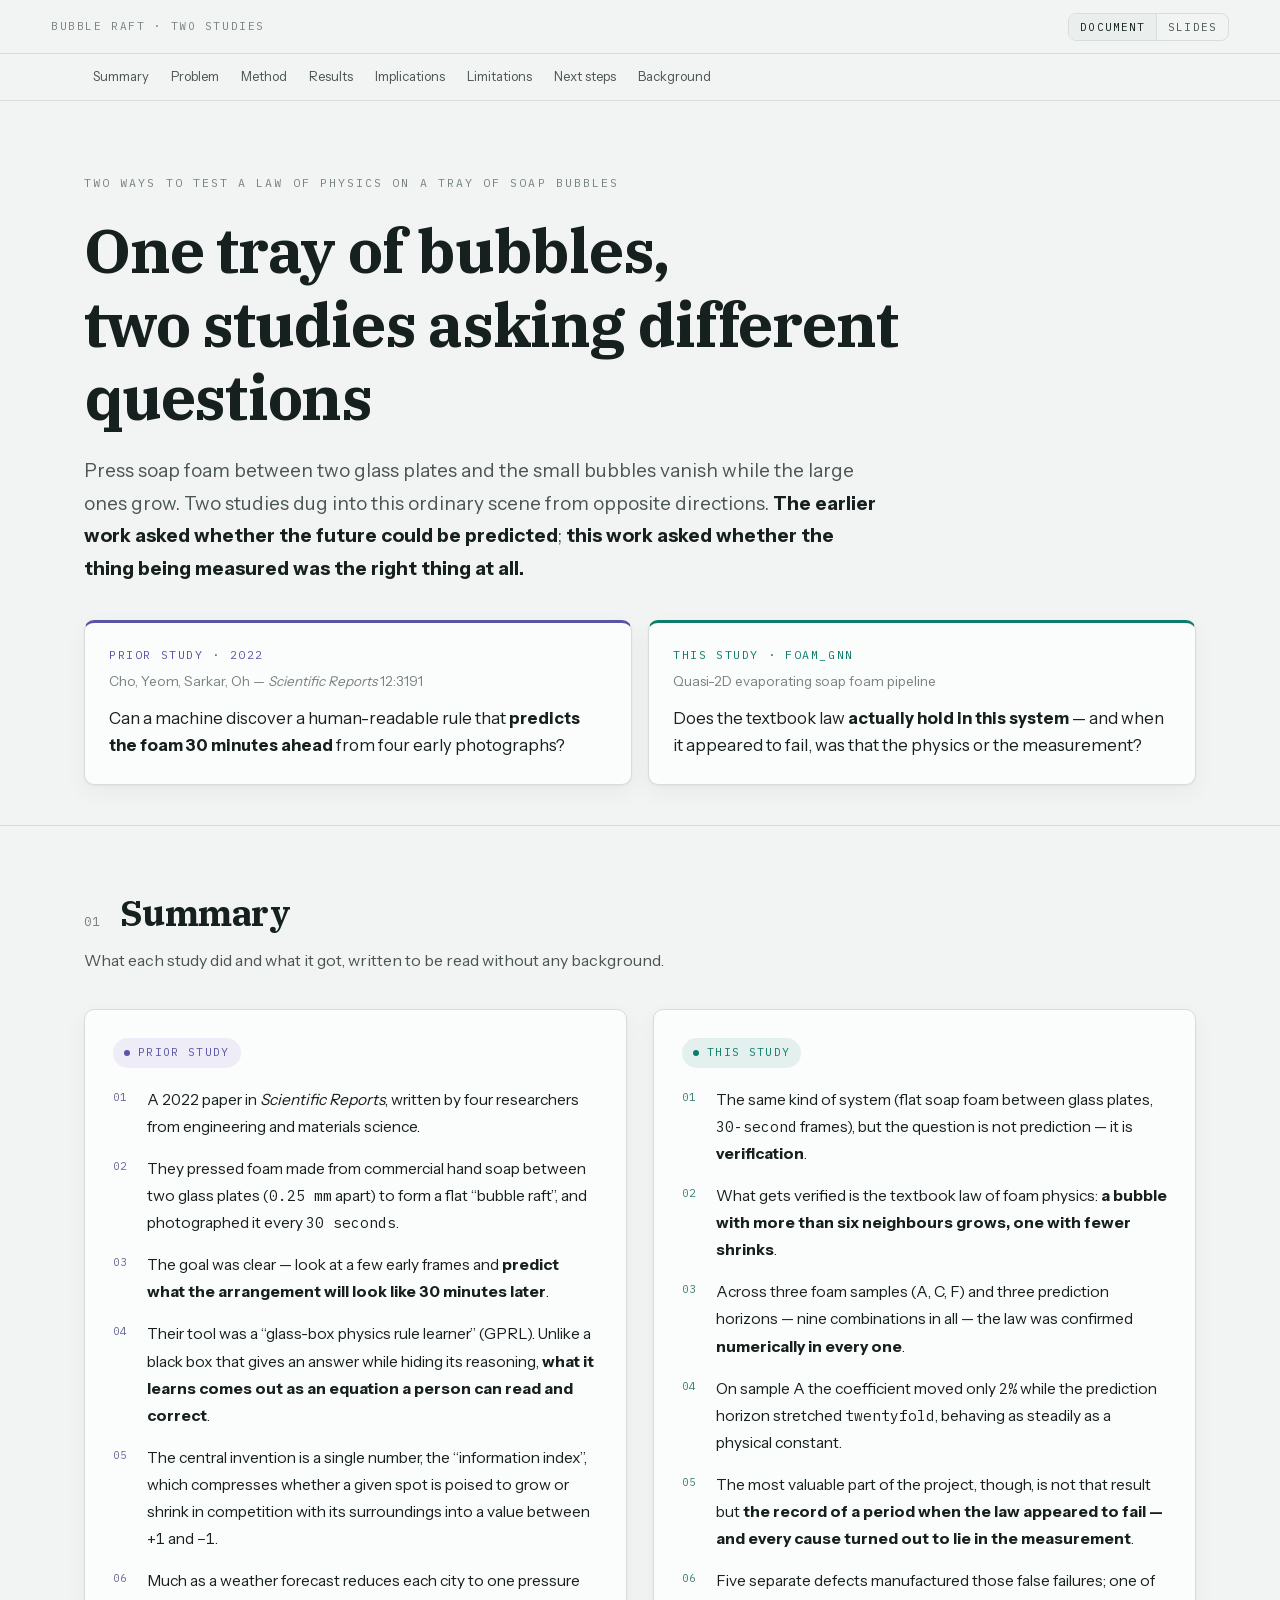
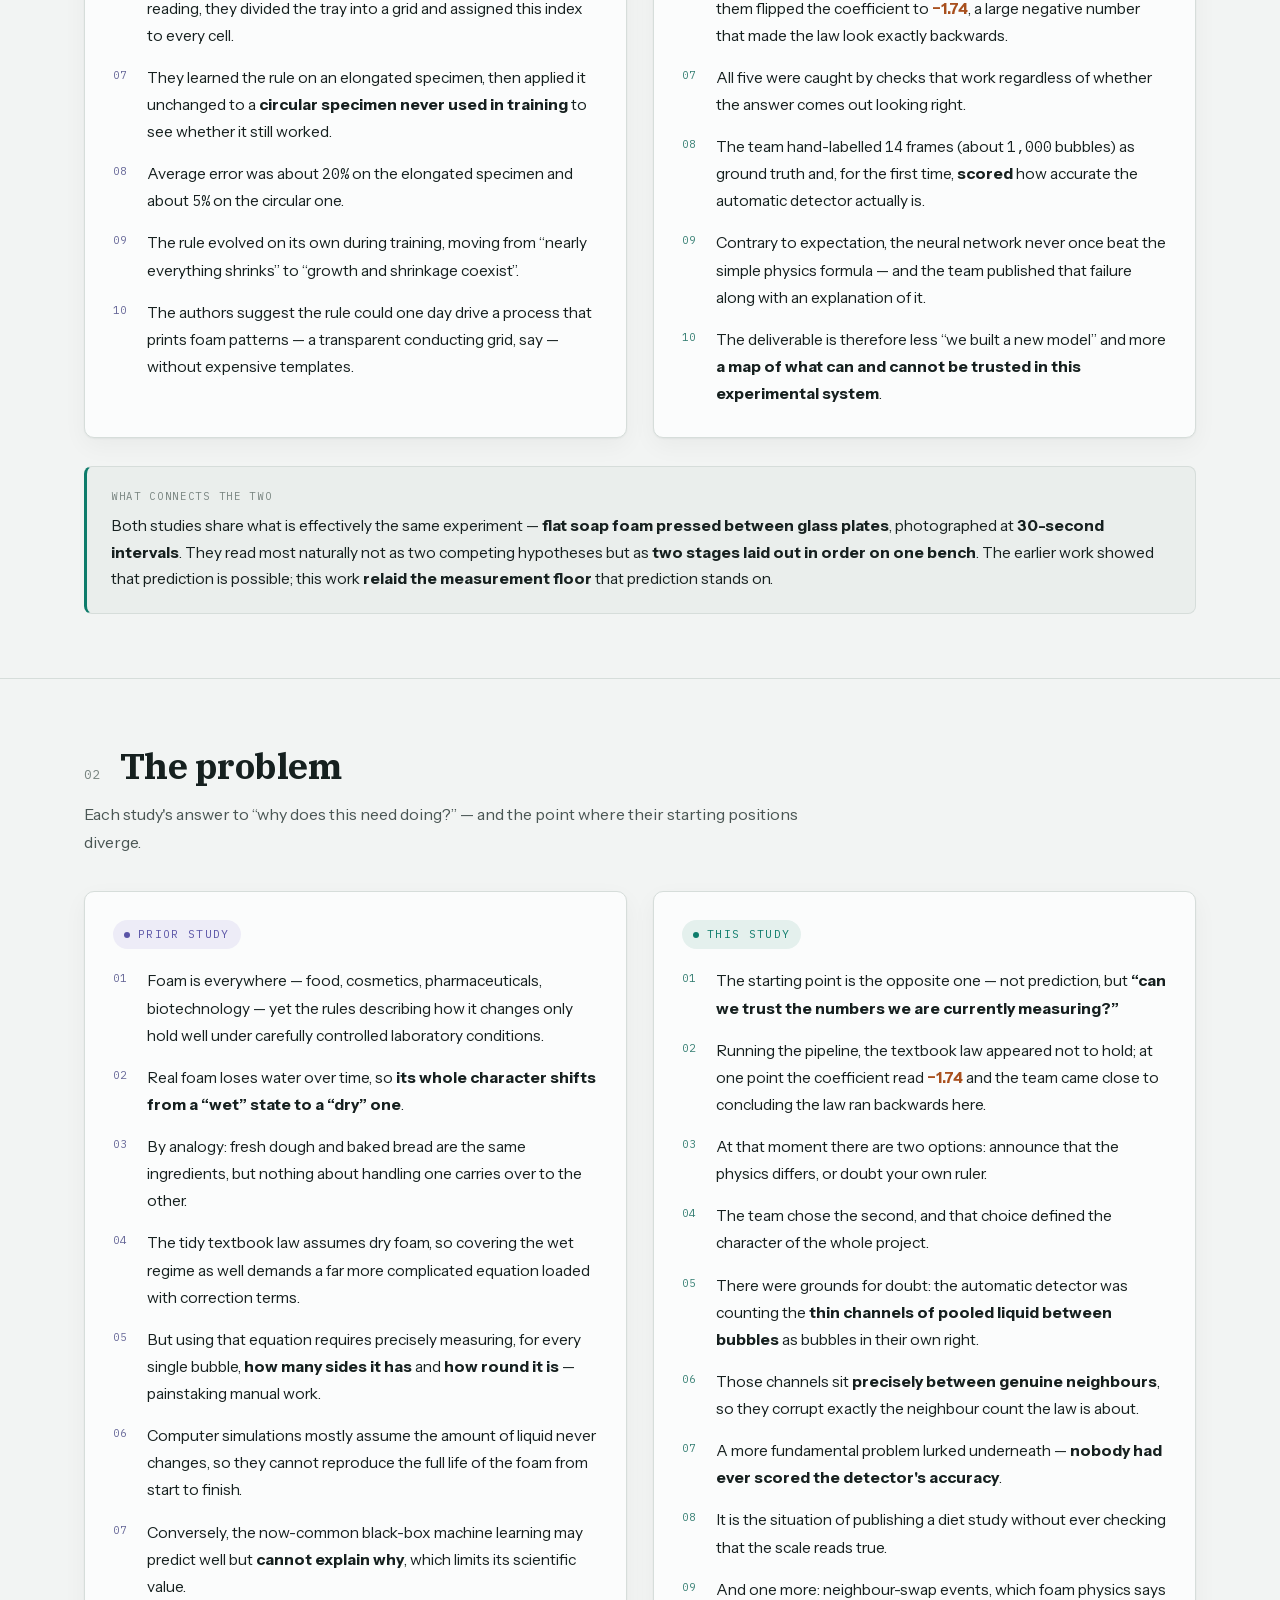
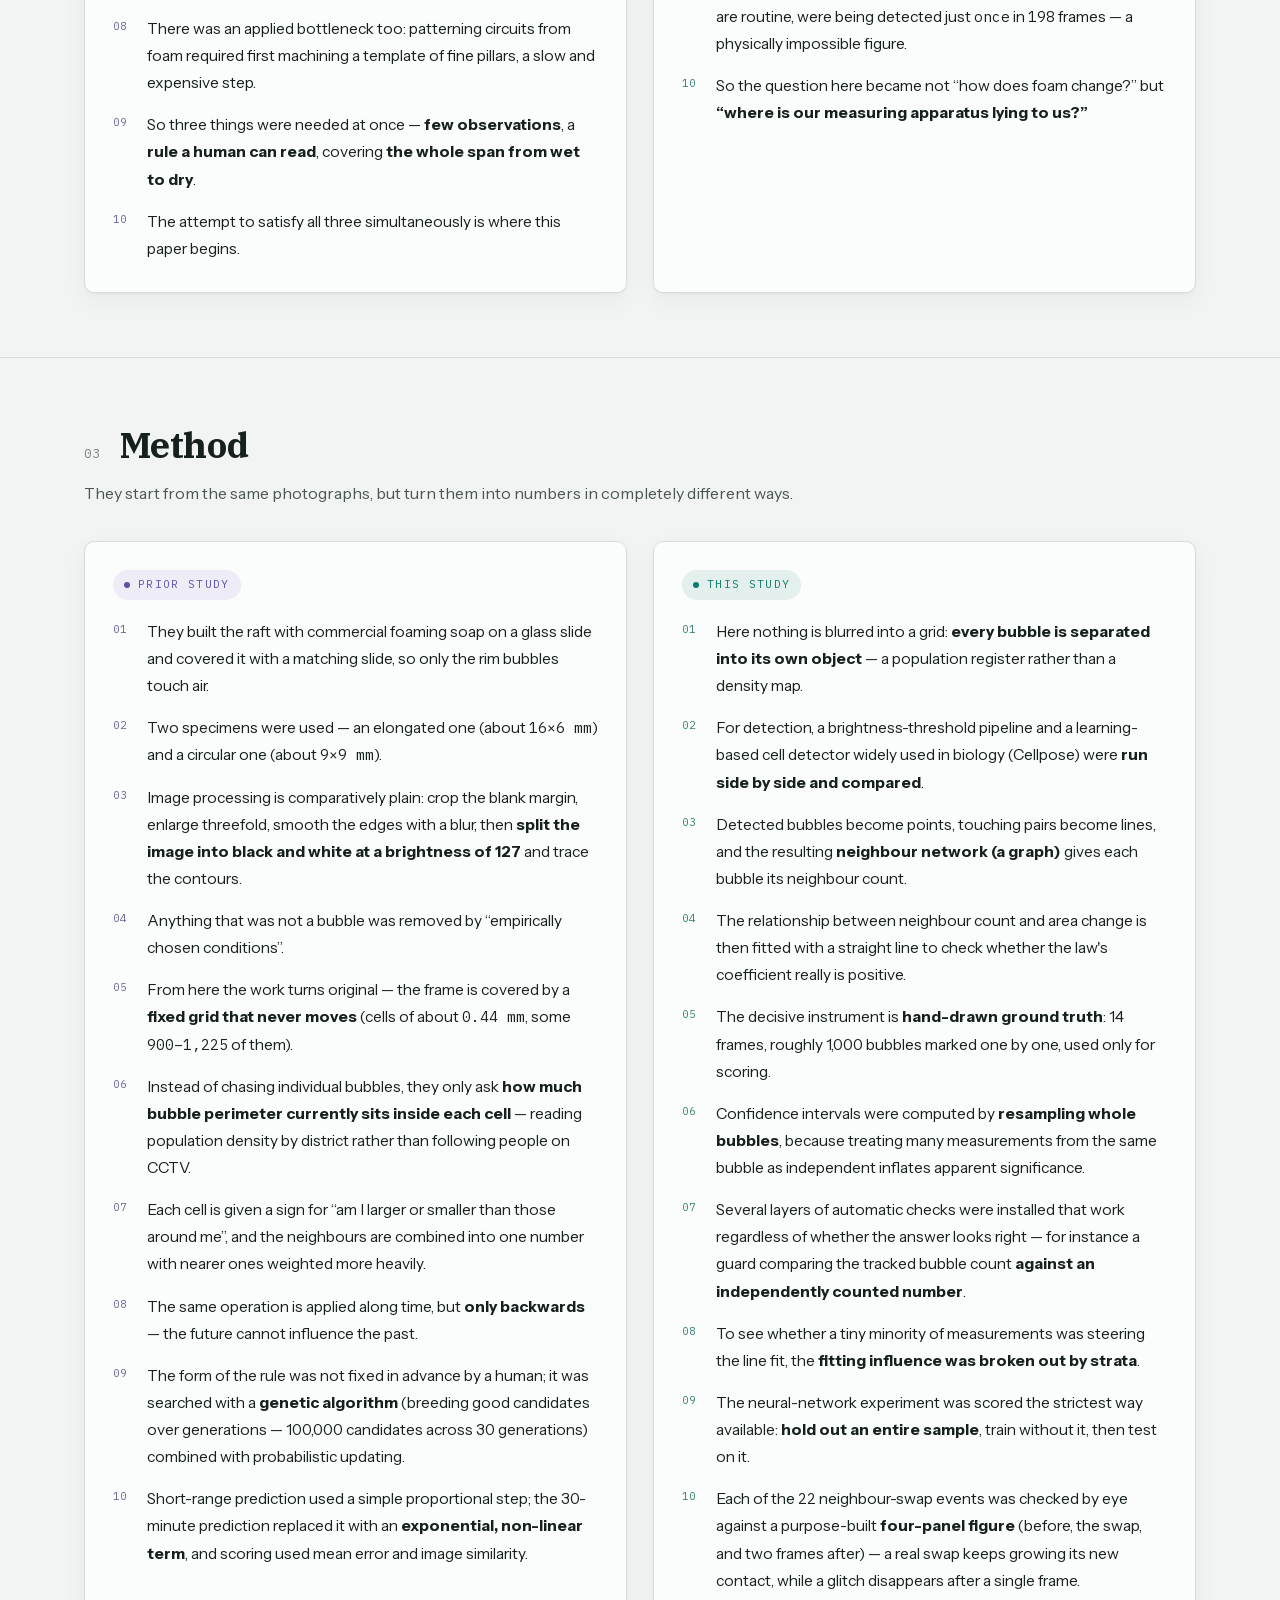
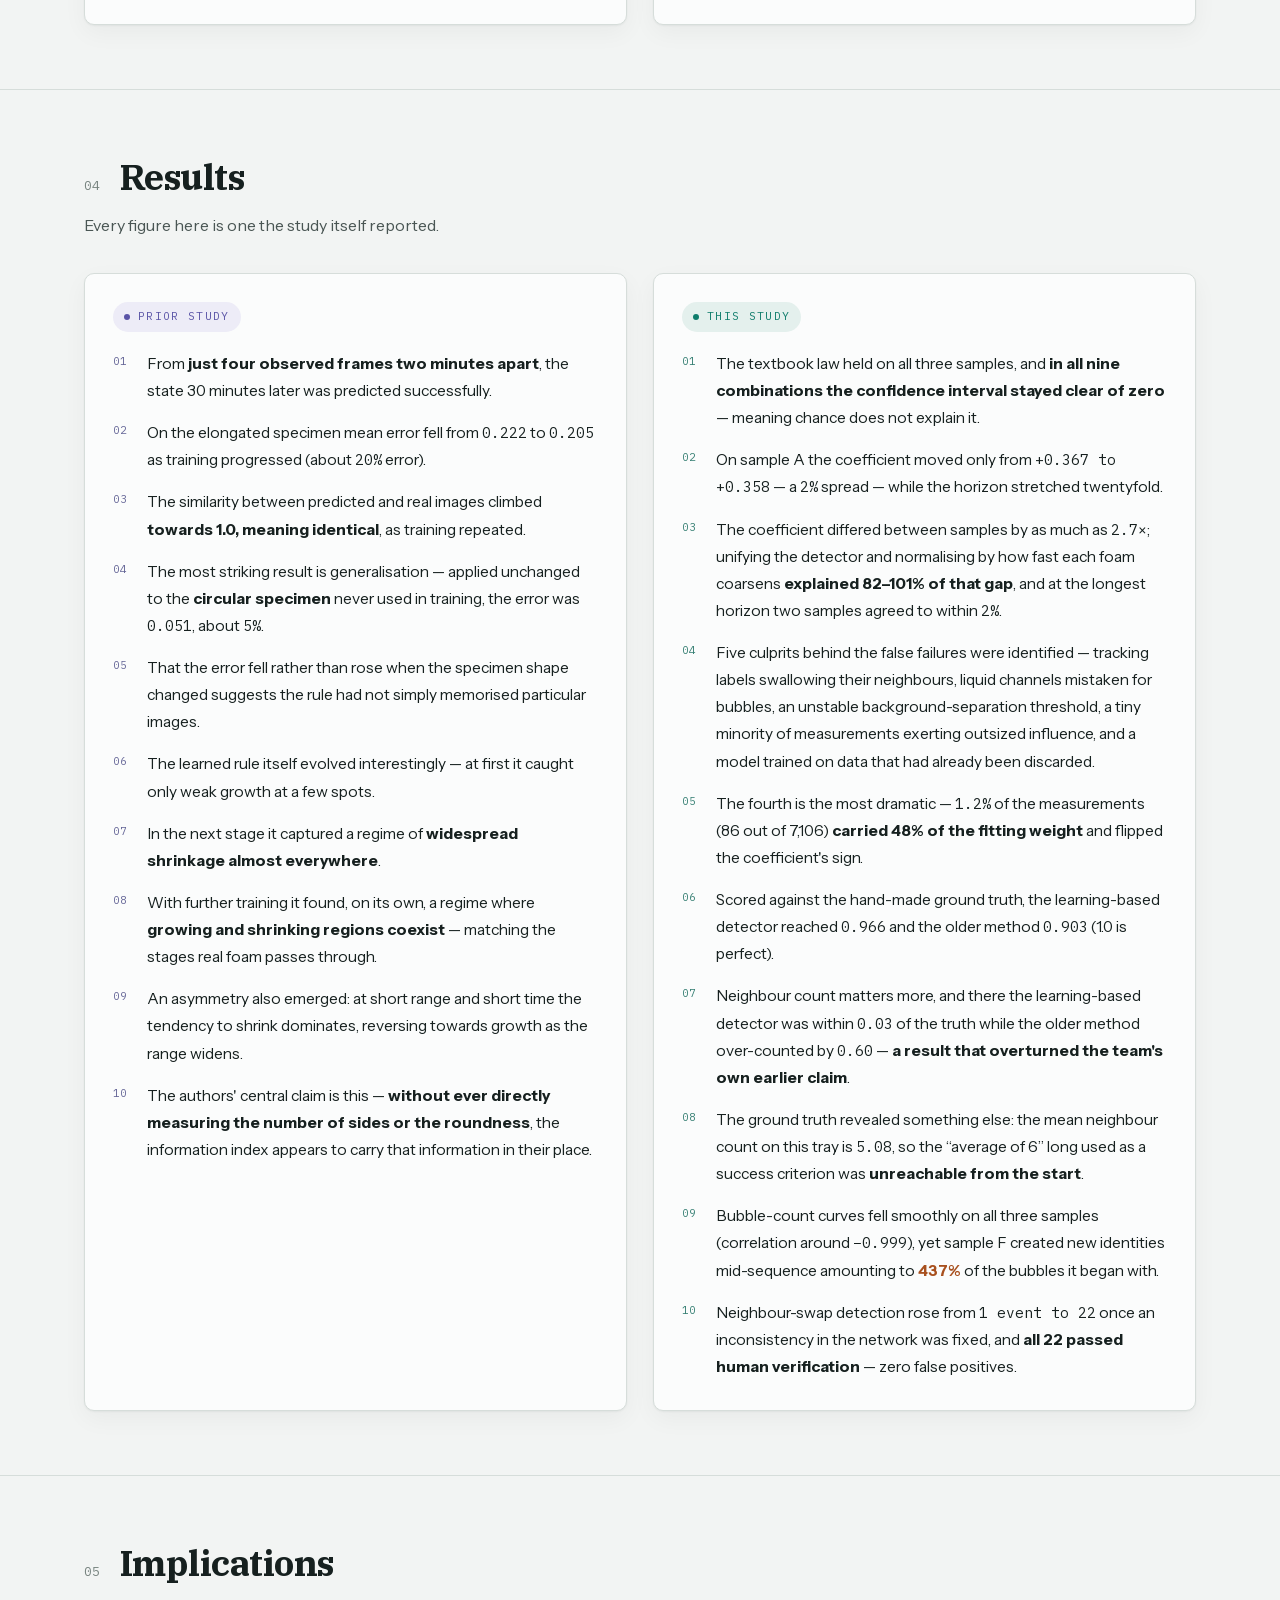
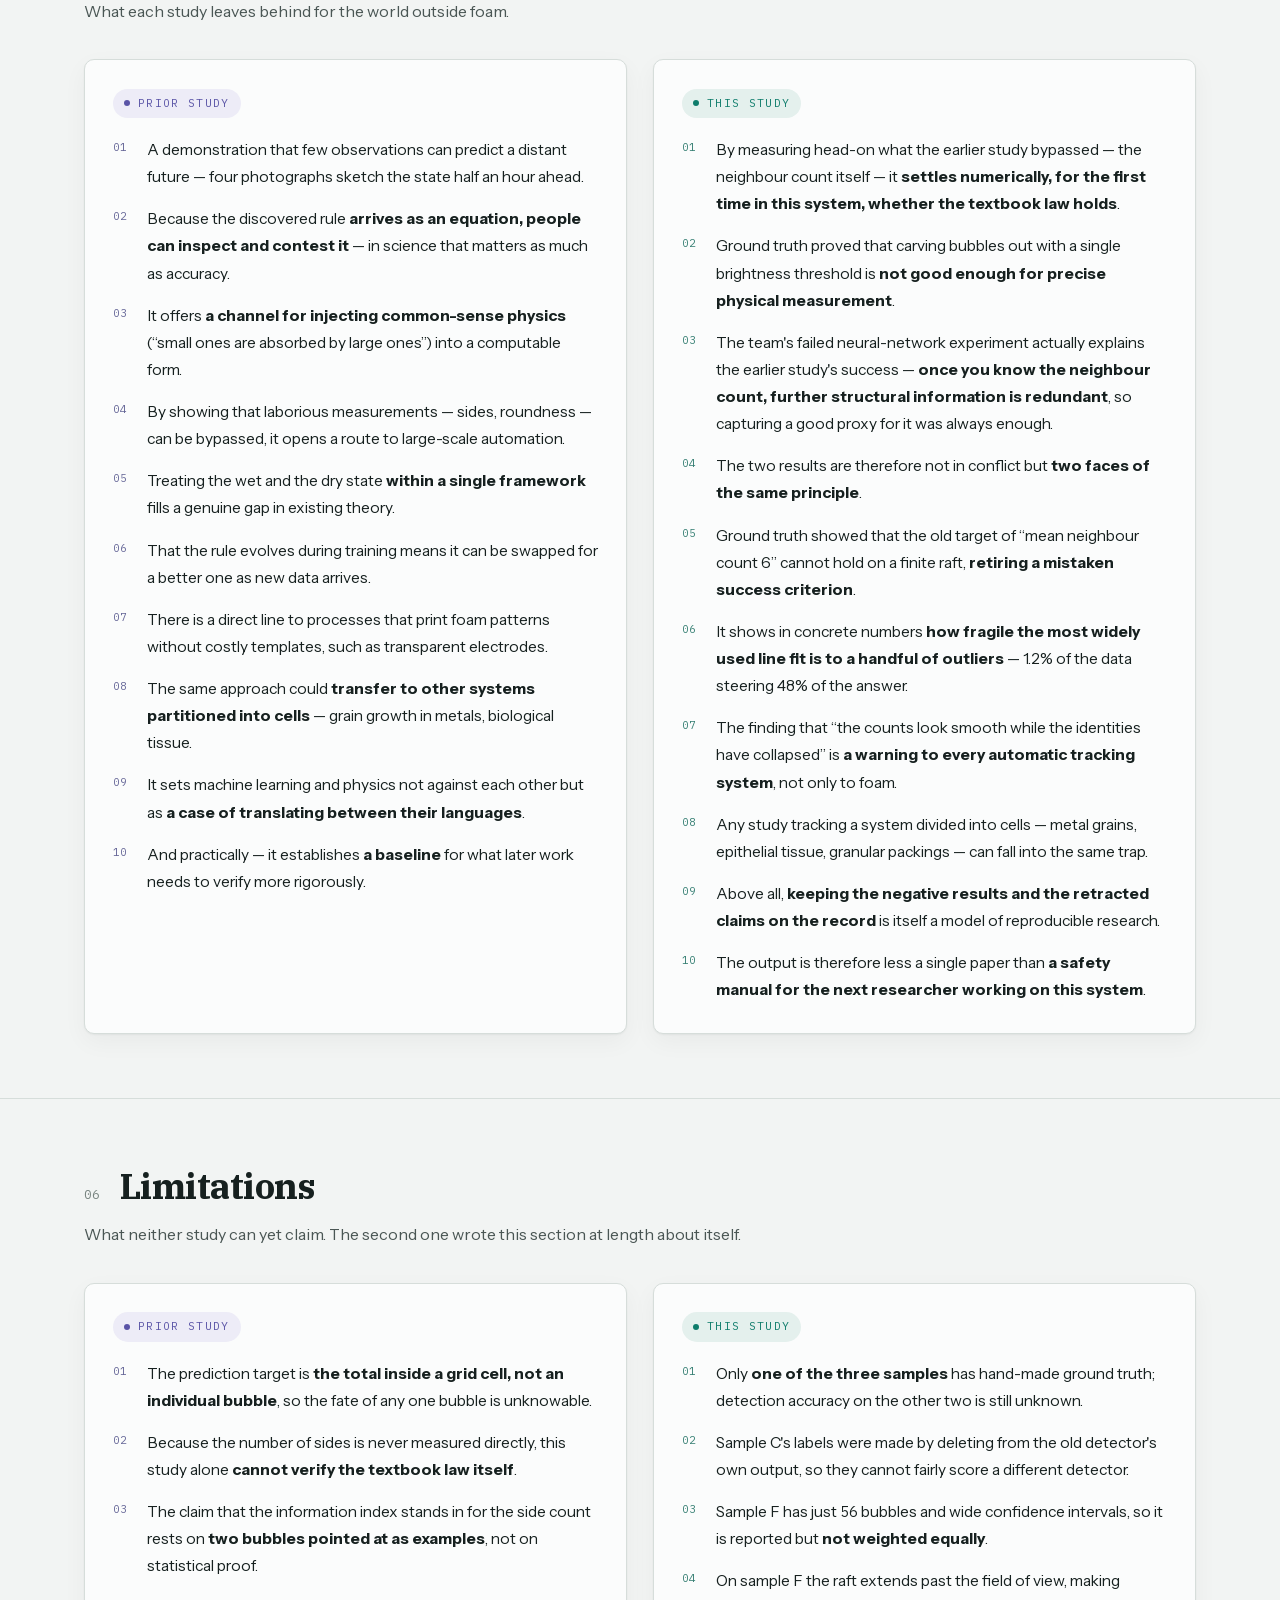
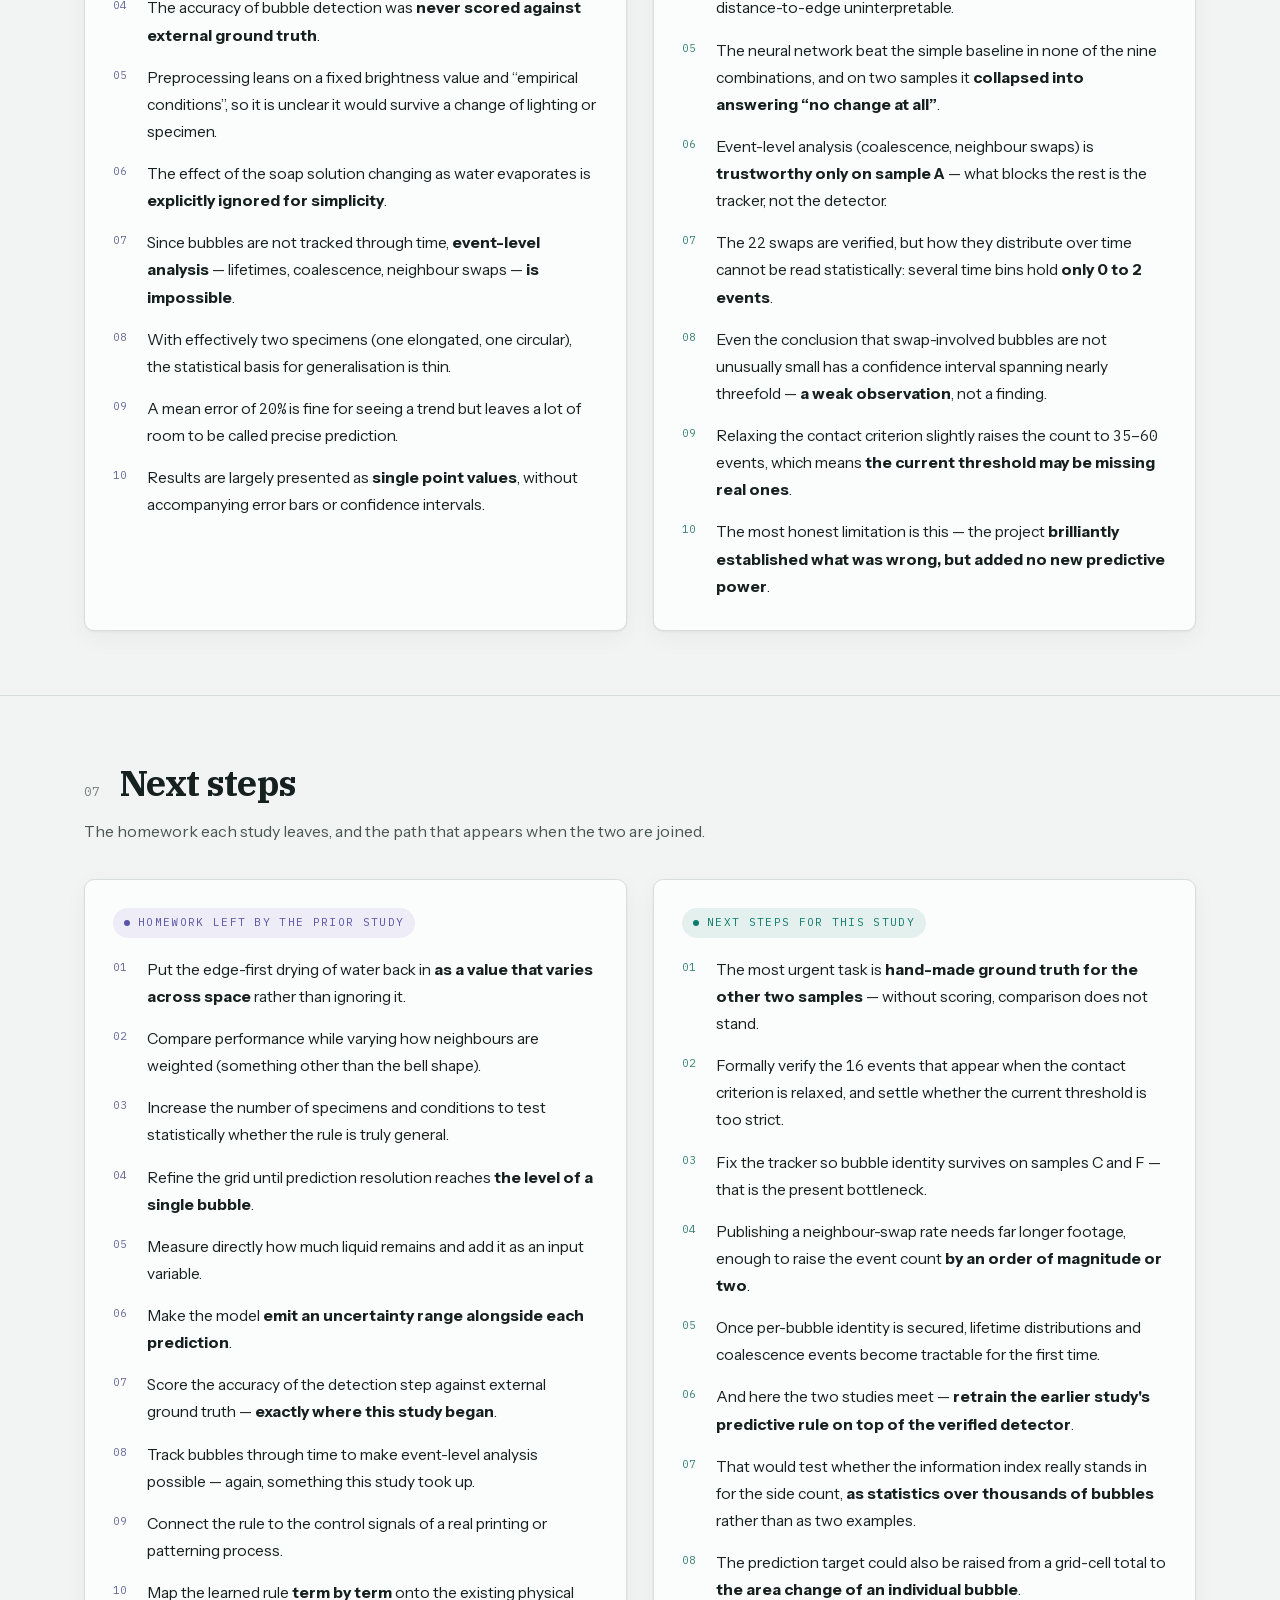
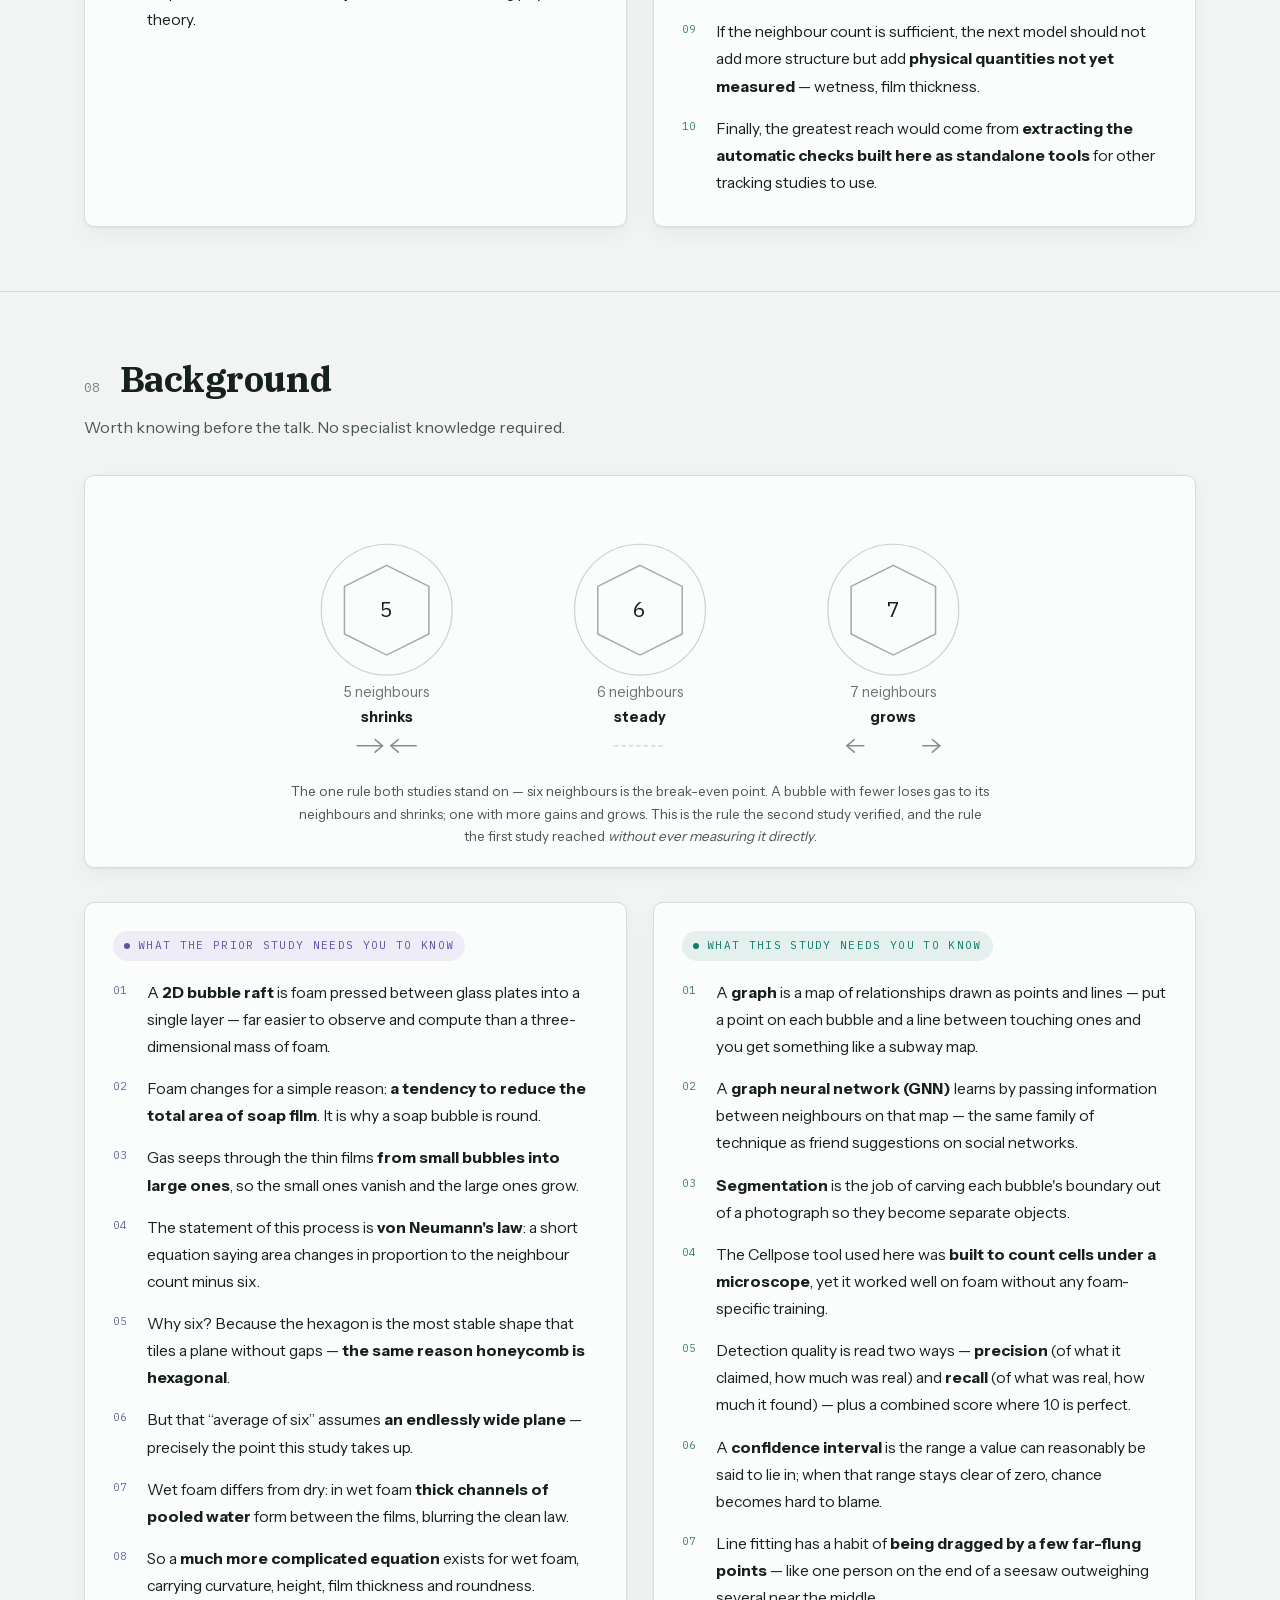
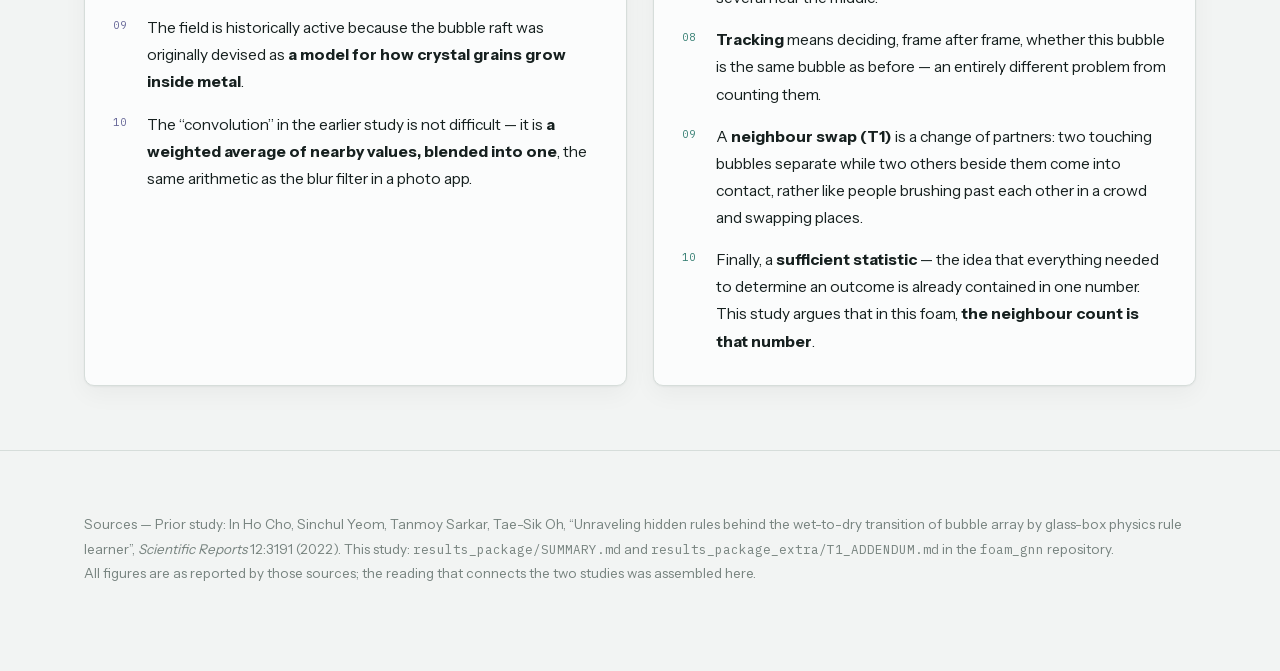
==== reports/foam-two-studies.html @ e93c41ad "Portfolio site Static portfolio for the foam research project: landing page, research report and exp" ====
<!doctype html>
<html lang="en">
<head>
<meta charset="utf-8">
<meta name="viewport" content="width=device-width, initial-scale=1, viewport-fit=cover">
<title>Two Questions on a Bubble Tray</title>
<style>@font-face{font-family:'KRBody';font-style:normal;font-weight:400;font-display:swap;src:url([data-uri]) format('woff2')}
@font-face{font-family:'LatinBody';font-style:normal;font-weight:400;font-display:swap;src:url([data-uri]) format('woff2')}
@font-face{font-family:'LatinBody';font-style:normal;font-weight:700;font-display:swap;src:url([data-uri]) format('woff2')}
@font-face{font-family:'LatinMono';font-style:normal;font-weight:400;font-display:swap;src:url([data-uri]) format('woff2')}
@font-face{font-family:'LatinMono';font-style:normal;font-weight:700;font-display:swap;src:url([data-uri]) format('woff2')}
@font-face{font-family:'LatinDisplay';font-style:normal;font-weight:700;font-display:swap;src:url([data-uri]) format('woff2')}
@font-face{font-family:'LatinDisplay';font-style:normal;font-weight:400;font-display:swap;src:url([data-uri]) format('woff2')}</style>
<style>
/* ============ tokens: document = paper, deck = stage ============ */
:root{
  --paper:#F2F4F3; --surface:#FBFCFC; --surface-2:#EAEEEC;
  --ink:#16201F; --ink-2:#4A5654; --ink-3:#77837F;
  --rule:#D6DDDA; --prior:#5A54A6; --prior-wash:#EDECF7;
  --now:#0E7C6B; --now-wash:#E4F0ED; --warn:#A8501E;
  --shadow:0 1px 2px rgba(22,32,31,.05), 0 8px 24px rgba(22,32,31,.045);
  --font-d:"LatinDisplay",Georgia,serif;
  --font-b:"LatinBody",system-ui,sans-serif;
  --font-m:"LatinMono",ui-monospace,monospace;
}
@media (prefers-color-scheme: dark){
  :root:not([data-theme="light"]){
    --paper:#0F1514; --surface:#161E1D; --surface-2:#1D2725;
    --ink:#E9EEEC; --ink-2:#A6B3B0; --ink-3:#7E8C89;
    --rule:#2A3532; --prior:#A39CF0; --prior-wash:#1E1E33;
    --now:#4FC6AE; --now-wash:#122723; --warn:#E09763;
    --shadow:0 1px 2px rgba(0,0,0,.3), 0 10px 30px rgba(0,0,0,.28);
  }
}
:root[data-theme="dark"]{
  --paper:#0F1514; --surface:#161E1D; --surface-2:#1D2725;
  --ink:#E9EEEC; --ink-2:#A6B3B0; --ink-3:#7E8C89;
  --rule:#2A3532; --prior:#A39CF0; --prior-wash:#1E1E33;
  --now:#4FC6AE; --now-wash:#122723; --warn:#E09763;
  --shadow:0 1px 2px rgba(0,0,0,.3), 0 10px 30px rgba(0,0,0,.28);
}
*{box-sizing:border-box}
html,body{margin:0;padding:0}
body{
  background:var(--paper); color:var(--ink); font-family:var(--font-b);
  font-size:16px; line-height:1.78; -webkit-font-smoothing:antialiased;
}
body.mode-deck{overflow:hidden}

/* ============ app bar ============ */
.appbar{
  position:sticky; top:0; z-index:200; height:54px;
  display:flex; align-items:center; gap:16px;
  padding:0 clamp(16px,4vw,60px);
  background:color-mix(in srgb, var(--paper) 90%, transparent);
  backdrop-filter:blur(10px); border-bottom:1px solid var(--rule);
}
body.mode-deck .appbar{background:#0B1211; border-bottom-color:#22302E}
body.mode-deck .appbar .brand{color:#6C7D79}
body.mode-deck .seg{border-color:#22302E}
body.mode-deck .seg button{color:#9FB0AC}
body.mode-deck .seg button[aria-pressed="true"]{background:#1D2725; color:#EAF1EF}
.brand{
  font-family:var(--font-m); font-size:11px; letter-spacing:.14em; text-transform:uppercase;
  color:var(--ink-3); white-space:nowrap; margin-right:auto; overflow:hidden; text-overflow:ellipsis;
}
.seg{display:flex; border:1px solid var(--rule); border-radius:8px; overflow:hidden; flex:0 0 auto}
.seg button{
  font-family:var(--font-m); font-size:11px; letter-spacing:.1em; text-transform:uppercase;
  padding:6px 11px; border:0; background:transparent; color:var(--ink-2); cursor:pointer; white-space:nowrap;
}
.seg button + button{border-left:1px solid var(--rule)}
.seg button[aria-pressed="true"]{background:var(--surface-2); color:var(--ink); font-weight:500}
.seg button:focus-visible{outline:2px solid var(--now); outline-offset:-2px}

/* ============ view switching ============ */
.view{display:none}
.view.on{display:block}

/* ============ DOCUMENT ============ */
.wrap{max-width:1160px; margin:0 auto; padding:0 clamp(18px,4vw,24px)}
.dnav{position:sticky; top:54px; z-index:60; background:color-mix(in srgb, var(--paper) 88%, transparent);
  backdrop-filter:blur(10px); border-bottom:1px solid var(--rule)}
.dnav .wrap{display:flex; gap:4px; overflow-x:auto; height:46px; align-items:center; scrollbar-width:none}
.dnav .wrap::-webkit-scrollbar{display:none}
.dnav a{font-size:13px; color:var(--ink-2); text-decoration:none; white-space:nowrap; padding:5px 9px; border-radius:5px}
.dnav a:hover{background:var(--surface-2); color:var(--ink)}
.dnav a:focus-visible{outline:2px solid var(--now); outline-offset:1px}

header.hero{padding:clamp(40px,7vw,72px) 0 40px; border-bottom:1px solid var(--rule)}
.eyebrow{font-family:var(--font-m); font-size:11.5px; letter-spacing:.18em; text-transform:uppercase;
  color:var(--ink-3); margin:0 0 20px}
h1{font-family:var(--font-d); font-weight:700; font-size:clamp(32px,6vw,62px); line-height:1.18;
  letter-spacing:-.02em; margin:0 0 22px; text-wrap:balance; max-width:17em}
.lede{font-size:clamp(16px,1.5vw,19px); line-height:1.72; color:var(--ink-2); max-width:42em; margin:0 0 34px; font-weight:400}
.lede strong{font-weight:600; color:var(--ink)}
.pair{display:grid; grid-template-columns:1fr 1fr; gap:16px}
.pair-card{background:var(--surface); border:1px solid var(--rule); border-radius:10px;
  padding:22px 24px 24px; box-shadow:var(--shadow)}
.pair-card.p{border-top:3px solid var(--prior)} .pair-card.n{border-top:3px solid var(--now)}
.pair-card h3{font-family:var(--font-m); font-size:11.5px; letter-spacing:.14em; text-transform:uppercase;
  margin:0 0 4px; font-weight:500}
.pair-card.p h3{color:var(--prior)} .pair-card.n h3{color:var(--now)}
.pair-card .who{font-size:13.5px; color:var(--ink-3); margin:0 0 12px}
.pair-card .q{font-size:16.5px; line-height:1.65; margin:0; color:var(--ink)}
.pair-card .q em{font-style:normal; font-weight:600}

section.block{padding:clamp(40px,6vw,64px) 0; border-bottom:1px solid var(--rule)}
.sec-head{display:flex; gap:clamp(12px,2vw,20px); align-items:baseline; margin-bottom:10px}
.sec-num{font-family:var(--font-m); font-size:13px; color:var(--ink-3); font-variant-numeric:tabular-nums}
h2{font-family:var(--font-d); font-weight:700; font-size:clamp(24px,3.4vw,36px); line-height:1.3;
  margin:0; letter-spacing:-.015em; text-wrap:balance}
.sec-sub{color:var(--ink-2); font-size:16px; max-width:46em; margin:0 0 34px}
.cols{display:grid; grid-template-columns:1fr 1fr; gap:26px}
.col{background:var(--surface); border:1px solid var(--rule); border-radius:10px;
  padding:26px 28px 30px; box-shadow:var(--shadow)}
.col-tag{display:inline-flex; align-items:center; gap:8px; font-family:var(--font-m); font-size:11px;
  letter-spacing:.12em; text-transform:uppercase; padding:5px 11px; border-radius:999px; margin-bottom:18px; font-weight:500}
.col.p .col-tag{background:var(--prior-wash); color:var(--prior)}
.col.n .col-tag{background:var(--now-wash); color:var(--now)}
.col-tag .dot{width:6px; height:6px; border-radius:50%; background:currentColor}
ol.ten{margin:0; padding:0; list-style:none; counter-reset:s}
ol.ten>li{counter-increment:s; position:relative; padding-left:34px; margin-bottom:15px; font-size:15.5px; line-height:1.75}
ol.ten>li:last-child{margin-bottom:0}
ol.ten>li::before{content:counter(s,decimal-leading-zero); position:absolute; left:0; top:2px;
  font-family:var(--font-m); font-size:11px; font-variant-numeric:tabular-nums; color:var(--ink-3)}
.col.p ol.ten>li::before{color:color-mix(in srgb,var(--prior) 62%,var(--ink-3))}
.col.n ol.ten>li::before{color:color-mix(in srgb,var(--now) 62%,var(--ink-3))}
ol.ten b{font-weight:600}
.num{font-family:var(--font-m); font-variant-numeric:tabular-nums; font-size:14.5px; font-weight:500}
.warnword{color:var(--warn); font-weight:600}
figure.diagram{margin:0 0 34px; background:var(--surface); border:1px solid var(--rule);
  border-radius:10px; padding:26px 28px 20px; box-shadow:var(--shadow)}
figure.diagram svg{display:block; width:100%; height:auto; max-width:760px; margin:0 auto}
figcaption{font-size:13.5px; color:var(--ink-2); margin-top:14px; text-align:center; max-width:52em;
  margin-left:auto; margin-right:auto; line-height:1.65}
.bridge{background:var(--surface-2); border:1px solid var(--rule); border-left:3px solid var(--now);
  border-radius:8px; padding:20px 24px; margin-top:28px}
.bridge .lbl{font-family:var(--font-m); font-size:10.5px; letter-spacing:.16em; text-transform:uppercase;
  color:var(--ink-3); display:block; margin-bottom:7px}
.bridge p{margin:0; font-size:15.5px; line-height:1.72; color:var(--ink)}
footer.docfoot{padding:48px 0 72px; color:var(--ink-3); font-size:13.5px; line-height:1.8}
footer.docfoot code{font-family:var(--font-m); font-size:12.5px}

/* ============ DECK ============ */
.deckroot{
  --stage:#0B1211; --stage-2:#111A19; --panel:#0E1716;
  --ink:#EAF1EF; --ink-2:#9FB0AC; --ink-3:#6C7D79; --rule:#22302E;
  --prior:#A39CF0; --now:#4FC6AE; --warn:#E8945C;
  position:relative; width:100%; height:calc(100svh - 54px); overflow:hidden;
  background:var(--stage); color:var(--ink);
}
.slide{position:absolute; inset:0; display:flex; flex-direction:column;
  padding:clamp(18px,3vw,44px) clamp(18px,4vw,60px) calc(78px + env(safe-area-inset-bottom,0px));
  overflow-y:auto; -webkit-overflow-scrolling:touch; overscroll-behavior:contain;
  opacity:0; visibility:hidden; transform:translateY(14px);
  transition:opacity .5s cubic-bezier(.22,.61,.36,1), transform .5s cubic-bezier(.22,.61,.36,1), visibility .5s}
.slide.on{opacity:1; visibility:visible; transform:none}
.chip{display:inline-block; font-family:var(--font-m); font-size:10.5px; letter-spacing:.18em;
  text-transform:uppercase; color:var(--ink-3); border:1px solid var(--rule); border-radius:999px;
  padding:4px 11px; margin-bottom:clamp(10px,1.4vh,16px); align-self:flex-start}
.slide h1{font-family:var(--font-d); font-weight:700; margin:0; font-size:clamp(24px,3.6vw,46px);
  line-height:1.24; letter-spacing:-.02em; text-wrap:balance; max-width:none}
.slide h1 .hl{color:var(--now)} .slide h1 .hp{color:var(--prior)} .slide h1 .hw{color:var(--warn)}
.slide .sub{color:var(--ink-2); font-weight:400; margin:12px 0 0;
  font-size:clamp(13.5px,1.2vw,17px); line-height:1.62; max-width:58em}
.slide .sub b{color:var(--ink); font-weight:600}
.figs{display:flex; gap:clamp(12px,1.6vw,22px); margin-top:clamp(14px,2vh,24px); flex:0 0 auto}
.fig{display:flex; flex-direction:column; flex:1 1 0; min-width:0; min-height:fit-content;
  background:var(--panel); border:1px solid var(--rule); border-radius:13px; overflow:hidden; margin:0}
.fig.p{border-top:2px solid var(--prior)} .fig.n{border-top:2px solid var(--now)} .fig.w{border-top:2px solid var(--warn)}
.fig-head{display:flex; align-items:center; justify-content:space-between; gap:12px; flex-wrap:wrap;
  padding:9px 14px; background:var(--stage-2); border-bottom:1px solid var(--rule)}
.fig-head .ft{font-family:var(--font-m); font-size:10.5px; letter-spacing:.14em; text-transform:uppercase; color:var(--ink-3)}
.fig.p .fig-head .ft{color:var(--prior)} .fig.n .fig-head .ft{color:var(--now)}
.legend{display:flex; gap:14px; flex-wrap:wrap; font-family:var(--font-m); font-size:10.5px; color:var(--ink-3)}
.legend span{display:inline-flex; align-items:center; gap:6px}
.legend i{width:8px; height:8px; border-radius:50%; display:block}
.kread{font-family:var(--font-m); font-size:clamp(15px,1.5vw,20px); font-weight:500;
  font-variant-numeric:tabular-nums; color:var(--now); transition:color .4s}
.kread.flip{color:var(--warn)}
.fig-canvas{position:relative; flex:0 0 auto; height:clamp(210px,34svh,360px); background:var(--panel)}
.fig-canvas canvas{display:block; width:100%; height:100%}
.fig-foot{padding:11px 15px 13px; background:var(--stage-2); border-top:1px solid var(--rule);
  font-size:13px; line-height:1.55; color:var(--ink-2);
  text-align:left; max-width:none; margin:0}
.fig-foot b{color:var(--ink); font-weight:600}
.qgrid{display:grid; grid-template-columns:1fr 1fr; gap:clamp(10px,1.2vw,16px); margin-top:clamp(12px,1.6vh,18px); flex:0 0 auto}
.qcard{background:var(--stage-2); border:1px solid var(--rule); border-radius:11px; padding:13px 16px 15px}
.qcard.p{border-left:3px solid var(--prior)} .qcard.n{border-left:3px solid var(--now)}
.qcard .qk{font-family:var(--font-m); font-size:10.5px; letter-spacing:.14em; text-transform:uppercase; margin-bottom:5px}
.qcard.p .qk{color:var(--prior)} .qcard.n .qk{color:var(--now)}
.qcard .qt{font-size:clamp(13.5px,1.2vw,17px); line-height:1.5; color:var(--ink); font-weight:500}
.qcard .qg{display:block; margin-top:3px; color:var(--ink-3); font-size:12.5px; font-weight:400}
.tiles{display:grid; grid-template-columns:repeat(4,1fr); gap:clamp(9px,1vw,14px); margin-top:clamp(12px,1.6vh,18px); flex:0 0 auto}
.tile{background:var(--stage-2); border:1px solid var(--rule); border-radius:11px; padding:12px 14px 13px}
.tile .tv{font-family:var(--font-m); font-size:clamp(17px,2vw,27px); font-weight:500;
  font-variant-numeric:tabular-nums; line-height:1.15; color:var(--now)}
.tile .tv.warnv{color:var(--warn)}
.tile .tk{font-size:12px; color:var(--ink-2); margin-top:5px; line-height:1.45}
.tile .tk b{color:var(--ink); font-weight:600}
.verdict{margin-top:clamp(11px,1.5vh,17px); padding:13px 18px; border-radius:11px; flex:0 0 auto;
  background:var(--stage-2); border:1px solid var(--rule); border-left:3px solid var(--now);
  font-size:clamp(13px,1.15vw,16.5px); line-height:1.55; color:var(--ink-2)}
.verdict b{color:var(--ink); font-weight:600}
.verdict .pw{color:var(--prior); font-weight:600} .verdict .nw{color:var(--now); font-weight:600}
.controls{position:absolute; left:0; right:0; bottom:0; z-index:20;
  height:calc(56px + env(safe-area-inset-bottom,0px));
  padding:0 clamp(18px,4vw,60px) env(safe-area-inset-bottom,0px);
  display:flex; align-items:center; justify-content:space-between; gap:12px;
  border-top:1px solid var(--rule); background:var(--stage-2)}
.dots{display:flex; gap:9px; align-items:center}
.dots button{width:32px; height:4px; border-radius:2px; border:0; padding:0; cursor:pointer;
  background:var(--rule); transition:background .3s}
.dots button[aria-current="true"]{background:var(--now)}
.dots button:focus-visible{outline:2px solid var(--now); outline-offset:3px}
.counter{font-family:var(--font-m); font-size:11.5px; color:var(--ink-3); font-variant-numeric:tabular-nums; white-space:nowrap}
.counter b{color:var(--now); font-weight:500}
.hint{font-family:var(--font-m); font-size:10.5px; letter-spacing:.1em; text-transform:uppercase; color:var(--ink-3)}
.arrows{display:flex; gap:8px}
.arrows button{width:30px; height:30px; border-radius:7px; border:1px solid var(--rule);
  background:transparent; color:var(--ink-2); cursor:pointer; font-size:14px; line-height:1}
.arrows button:hover{color:var(--ink); border-color:var(--ink-3)}
.arrows button:focus-visible{outline:2px solid var(--now); outline-offset:2px}

@media (max-width:860px){
  .cols{grid-template-columns:1fr; gap:18px}
  .pair{grid-template-columns:1fr}
  .figs{flex-direction:column} .fig{flex:0 0 auto}
  .tiles{grid-template-columns:repeat(2,1fr)}
  .qgrid{grid-template-columns:1fr}
  .hint{display:none}
  .fig-canvas{height:clamp(190px,30svh,280px)}
  .slide .sub{font-size:14px; line-height:1.58; margin-top:10px}
  .fig-head{padding:8px 12px; gap:7px}
  .fig-foot{padding:10px 13px 12px; font-size:12.5px}
}
@media (max-width:520px){
  .slide h1{font-size:clamp(21px,6.2vw,27px)}
  .legend{gap:10px; font-size:10px}
  .tiles{gap:8px} .tile{padding:10px 12px}
  .brand{font-size:10px}
}
@media (prefers-reduced-motion:reduce){ .slide{transition:opacity .01s} }
@media print{
  .appbar,.dnav,.view.deckview{display:none!important}
  body{background:#fff; color:#000}
  section.block{break-inside:avoid; padding:20px 0}
  .col{box-shadow:none}
}
</style>
</head>
<body>

<div class="appbar">
  <span class="brand" id="brand"></span>
  <div class="seg" role="group" aria-label="View">
    <button id="bDoc" aria-pressed="true">Document</button>
    <button id="bDeck" aria-pressed="false">Slides</button>
  </div>
</div>

<div class="view docview on" id="viewDoc">
  <div class="dnav"><div class="wrap" id="dnav"></div></div>
  <header class="hero"><div class="wrap">
    <p class="eyebrow" id="d_eyebrow"></p>
    <h1 id="d_h1"></h1>
    <p class="lede" id="d_lede"></p>
    <div class="pair">
      <div class="pair-card p"><h3 id="d_pc_tag"></h3><p class="who" id="d_pc_who"></p><p class="q" id="d_pc_q"></p></div>
      <div class="pair-card n"><h3 id="d_nc_tag"></h3><p class="who" id="d_nc_who"></p><p class="q" id="d_nc_q"></p></div>
    </div>
  </div></header>
  <div id="d_sections"></div>
  <footer class="docfoot"><div class="wrap"><p id="d_footer"></p></div></footer>
</div>

<div class="view deckview" id="viewDeck">
 <div class="deckroot" id="deck">
  <section class="slide" id="sl1">
    <span class="chip" data-t="s0.chip"></span>
    <h1 data-t="s0.h1"></h1>
    <p class="sub" data-t="s0.sub"></p>
    <div class="figs">
      <figure class="fig">
        <div class="fig-head">
          <span class="ft" data-t="s0.figtitle"></span>
          <span class="legend">
            <span><i style="background:#4FC6AE"></i><span data-t="s0.lg0"></span></span>
            <span><i style="background:#E8945C"></i><span data-t="s0.lg1"></span></span>
            <span><i style="background:#6C7D79"></i><span data-t="s0.lg2"></span></span>
          </span>
        </div>
        <div class="fig-canvas"><canvas id="c1"></canvas></div>
        <figcaption class="fig-foot" data-t="s0.figfoot"></figcaption>
      </figure>
    </div>
    <div class="qgrid">
      <div class="qcard p"><div class="qk" data-t="s0.qp.k"></div><div class="qt" data-t="s0.qp.t"><span class="qg" data-t="s0.qp.g"></span></div></div>
      <div class="qcard n"><div class="qk" data-t="s0.qn.k"></div><div class="qt" data-t="s0.qn.t"><span class="qg" data-t="s0.qn.g"></span></div></div>
    </div>
  </section>

  <section class="slide" id="sl2">
    <span class="chip" data-t="s1.chip"></span>
    <h1 data-t="s1.h1"></h1>
    <p class="sub" data-t="s1.sub"></p>
    <div class="figs">
      <figure class="fig p">
        <div class="fig-head"><span class="ft" data-t="s1.figtitleP"></span></div>
        <div class="fig-canvas"><canvas id="c2a"></canvas></div>
        <figcaption class="fig-foot" data-t="s1.figfootP"></figcaption>
      </figure>
      <figure class="fig n">
        <div class="fig-head"><span class="ft" data-t="s1.figtitleN"></span></div>
        <div class="fig-canvas"><canvas id="c2b"></canvas></div>
        <figcaption class="fig-foot" data-t="s1.figfootN"></figcaption>
      </figure>
    </div>
  </section>

  <section class="slide" id="sl3">
    <span class="chip" data-t="s2.chip"></span>
    <h1 data-t="s2.h1"></h1>
    <p class="sub" data-t="s2.sub"></p>
    <div class="figs">
      <figure class="fig w">
        <div class="fig-head"><span class="ft" data-t="s2.figtitle"></span><span class="kread" id="kread">K = +0.37</span></div>
        <div class="fig-canvas"><canvas id="c3"></canvas></div>
        <figcaption class="fig-foot"><span id="cap3"></span></figcaption>
      </figure>
    </div>
    <div class="tiles" id="tiles"></div>
    <p class="verdict" data-t="s2.verdict"></p>
  </section>

  <div class="controls">
    <div class="dots" id="dots"></div>
    <span class="counter"><b id="cnum">1</b> / 3</span>
    <span class="hint" data-t="ui.hint"></span>
    <div class="arrows"><button id="prev">&#8592;</button><button id="next">&#8594;</button></div>
  </div>
 </div>
</div>

<script>
(function(){
"use strict";
var DATA = {"doc": {"meta": {"eyebrow": {"en": "Two ways to test a law of physics on a tray of soap bubbles"}, "h1": {"en": "One tray of bubbles,<br>two studies asking different questions"}, "lede": {"en": "Press soap foam between two glass plates and the small bubbles vanish while the large ones grow. Two studies dug into this ordinary scene from opposite directions. <strong>The earlier work asked whether the future could be predicted</strong>; <strong>this work asked whether the thing being measured was the right thing at all.</strong>"}, "cardP": {"tag": {"en": "Prior study · 2022"}, "who": {"en": "Cho, Yeom, Sarkar, Oh — <i>Scientific Reports</i> 12:3191"}, "q": {"en": "Can a machine discover a human-readable rule that <em>predicts the foam 30 minutes ahead</em> from four early photographs?"}}, "cardN": {"tag": {"en": "This study · foam_gnn"}, "who": {"en": "Quasi-2D evaporating soap foam pipeline"}, "q": {"en": "Does the textbook law <em>actually hold in this system</em> — and when it appeared to fail, was that the physics or the measurement?"}}, "labelP": {"en": "Prior study"}, "labelN": {"en": "This study"}, "nav": {"en": ["Summary", "Problem", "Method", "Results", "Implications", "Limitations", "Next steps", "Background"]}, "mark": {"en": "Bubble raft · two studies"}}, "sections": [{"num": "01", "name": {"en": "Summary"}, "sub": {"en": "What each study did and what it got, written to be read without any background."}, "plabel": null, "nlabel": null, "prior": {"en": ["A 2022 paper in <i>Scientific Reports</i>, written by four researchers from engineering and materials science.", "They pressed foam made from commercial hand soap between two glass plates (<span class='num'>0.25 mm</span> apart) to form a flat “bubble raft”, and photographed it every <span class='num'>30 seconds</span>.", "The goal was clear — look at a few early frames and <b>predict what the arrangement will look like 30 minutes later</b>.", "Their tool was a “glass-box physics rule learner” (GPRL). Unlike a black box that gives an answer while hiding its reasoning, <b>what it learns comes out as an equation a person can read and correct</b>.", "The central invention is a single number, the “information index”, which compresses whether a given spot is poised to grow or shrink in competition with its surroundings into a value between <span class='num'>+1</span> and <span class='num'>−1</span>.", "Much as a weather forecast reduces each city to one pressure reading, they divided the tray into a grid and assigned this index to every cell.", "They learned the rule on an elongated specimen, then applied it unchanged to a <b>circular specimen never used in training</b> to see whether it still worked.", "Average error was about <span class='num'>20%</span> on the elongated specimen and about <span class='num'>5%</span> on the circular one.", "The rule evolved on its own during training, moving from “nearly everything shrinks” to “growth and shrinkage coexist”.", "The authors suggest the rule could one day drive a process that prints foam patterns — a transparent conducting grid, say — without expensive templates."]}, "now": {"en": ["The same kind of system (flat soap foam between glass plates, <span class='num'>30-second</span> frames), but the question is not prediction — it is <b>verification</b>.", "What gets verified is the textbook law of foam physics: <b>a bubble with more than six neighbours grows, one with fewer shrinks</b>.", "Across three foam samples (A, C, F) and three prediction horizons — nine combinations in all — the law was confirmed <b>numerically in every one</b>.", "On sample A the coefficient moved only <span class='num'>2%</span> while the prediction horizon stretched <span class='num'>twentyfold</span>, behaving as steadily as a physical constant.", "The most valuable part of the project, though, is not that result but <b>the record of a period when the law appeared to fail — and every cause turned out to lie in the measurement</b>.", "Five separate defects manufactured those false failures; one of them flipped the coefficient to <span class='warnword'>−1.74</span>, a large negative number that made the law look exactly backwards.", "All five were caught by checks that work regardless of whether the answer comes out looking right.", "The team hand-labelled <span class='num'>14</span> frames (about <span class='num'>1,000</span> bubbles) as ground truth and, for the first time, <b>scored</b> how accurate the automatic detector actually is.", "Contrary to expectation, the neural network never once beat the simple physics formula — and the team published that failure along with an explanation of it.", "The deliverable is therefore less “we built a new model” and more <b>a map of what can and cannot be trusted in this experimental system</b>."]}}, {"num": "02", "name": {"en": "The problem"}, "sub": {"en": "Each study's answer to “why does this need doing?” — and the point where their starting positions diverge."}, "plabel": null, "nlabel": null, "prior": {"en": ["Foam is everywhere — food, cosmetics, pharmaceuticals, biotechnology — yet the rules describing how it changes only hold well under carefully controlled laboratory conditions.", "Real foam loses water over time, so <b>its whole character shifts from a “wet” state to a “dry” one</b>.", "By analogy: fresh dough and baked bread are the same ingredients, but nothing about handling one carries over to the other.", "The tidy textbook law assumes dry foam, so covering the wet regime as well demands a far more complicated equation loaded with correction terms.", "But using that equation requires precisely measuring, for every single bubble, <b>how many sides it has</b> and <b>how round it is</b> — painstaking manual work.", "Computer simulations mostly assume the amount of liquid never changes, so they cannot reproduce the full life of the foam from start to finish.", "Conversely, the now-common black-box machine learning may predict well but <b>cannot explain why</b>, which limits its scientific value.", "There was an applied bottleneck too: patterning circuits from foam required first machining a template of fine pillars, a slow and expensive step.", "So three things were needed at once — <b>few observations</b>, a <b>rule a human can read</b>, covering <b>the whole span from wet to dry</b>.", "The attempt to satisfy all three simultaneously is where this paper begins."]}, "now": {"en": ["The starting point is the opposite one — not prediction, but <b>“can we trust the numbers we are currently measuring?”</b>", "Running the pipeline, the textbook law appeared not to hold; at one point the coefficient read <span class='warnword'>−1.74</span> and the team came close to concluding the law ran backwards here.", "At that moment there are two options: announce that the physics differs, or doubt your own ruler.", "The team chose the second, and that choice defined the character of the whole project.", "There were grounds for doubt: the automatic detector was counting the <b>thin channels of pooled liquid between bubbles</b> as bubbles in their own right.", "Those channels sit <b>precisely between genuine neighbours</b>, so they corrupt exactly the neighbour count the law is about.", "A more fundamental problem lurked underneath — <b>nobody had ever scored the detector's accuracy</b>.", "It is the situation of publishing a diet study without ever checking that the scale reads true.", "And one more: neighbour-swap events, which foam physics says are routine, were being detected just <span class='num'>once</span> in <span class='num'>198</span> frames — a physically impossible figure.", "So the question here became not “how does foam change?” but <b>“where is our measuring apparatus lying to us?”</b>"]}}, {"num": "03", "name": {"en": "Method"}, "sub": {"en": "They start from the same photographs, but turn them into numbers in completely different ways."}, "plabel": null, "nlabel": null, "prior": {"en": ["They built the raft with commercial foaming soap on a glass slide and covered it with a matching slide, so only the rim bubbles touch air.", "Two specimens were used — an elongated one (about <span class='num'>16×6 mm</span>) and a circular one (about <span class='num'>9×9 mm</span>).", "Image processing is comparatively plain: crop the blank margin, enlarge threefold, smooth the edges with a blur, then <b>split the image into black and white at a brightness of 127</b> and trace the contours.", "Anything that was not a bubble was removed by “empirically chosen conditions”.", "From here the work turns original — the frame is covered by a <b>fixed grid that never moves</b> (cells of about <span class='num'>0.44 mm</span>, some <span class='num'>900–1,225</span> of them).", "Instead of chasing individual bubbles, they only ask <b>how much bubble perimeter currently sits inside each cell</b> — reading population density by district rather than following people on CCTV.", "Each cell is given a sign for “am I larger or smaller than those around me”, and the neighbours are combined into one number with nearer ones weighted more heavily.", "The same operation is applied along time, but <b>only backwards</b> — the future cannot influence the past.", "The form of the rule was not fixed in advance by a human; it was searched with a <b>genetic algorithm</b> (breeding good candidates over generations — 100,000 candidates across 30 generations) combined with probabilistic updating.", "Short-range prediction used a simple proportional step; the 30-minute prediction replaced it with an <b>exponential, non-linear term</b>, and scoring used mean error and image similarity."]}, "now": {"en": ["Here nothing is blurred into a grid: <b>every bubble is separated into its own object</b> — a population register rather than a density map.", "For detection, a brightness-threshold pipeline and a learning-based cell detector widely used in biology (Cellpose) were <b>run side by side and compared</b>.", "Detected bubbles become points, touching pairs become lines, and the resulting <b>neighbour network (a graph)</b> gives each bubble its neighbour count.", "The relationship between neighbour count and area change is then fitted with a straight line to check whether the law's coefficient really is positive.", "The decisive instrument is <b>hand-drawn ground truth</b>: 14 frames, roughly 1,000 bubbles marked one by one, used only for scoring.", "Confidence intervals were computed by <b>resampling whole bubbles</b>, because treating many measurements from the same bubble as independent inflates apparent significance.", "Several layers of automatic checks were installed that work regardless of whether the answer looks right — for instance a guard comparing the tracked bubble count <b>against an independently counted number</b>.", "To see whether a tiny minority of measurements was steering the line fit, the <b>fitting influence was broken out by strata</b>.", "The neural-network experiment was scored the strictest way available: <b>hold out an entire sample</b>, train without it, then test on it.", "Each of the <span class='num'>22</span> neighbour-swap events was checked by eye against a purpose-built <b>four-panel figure</b> (before, the swap, and two frames after) — a real swap keeps growing its new contact, while a glitch disappears after a single frame."]}}, {"num": "04", "name": {"en": "Results"}, "sub": {"en": "Every figure here is one the study itself reported."}, "plabel": null, "nlabel": null, "prior": {"en": ["From <b>just four observed frames two minutes apart</b>, the state 30 minutes later was predicted successfully.", "On the elongated specimen mean error fell from <span class='num'>0.222</span> to <span class='num'>0.205</span> as training progressed (about <span class='num'>20%</span> error).", "The similarity between predicted and real images climbed <b>towards 1.0, meaning identical</b>, as training repeated.", "The most striking result is generalisation — applied unchanged to the <b>circular specimen</b> never used in training, the error was <span class='num'>0.051</span>, about <span class='num'>5%</span>.", "That the error fell rather than rose when the specimen shape changed suggests the rule had not simply memorised particular images.", "The learned rule itself evolved interestingly — at first it caught only weak growth at a few spots.", "In the next stage it captured a regime of <b>widespread shrinkage almost everywhere</b>.", "With further training it found, on its own, a regime where <b>growing and shrinking regions coexist</b> — matching the stages real foam passes through.", "An asymmetry also emerged: at short range and short time the tendency to shrink dominates, reversing towards growth as the range widens.", "The authors' central claim is this — <b>without ever directly measuring the number of sides or the roundness</b>, the information index appears to carry that information in their place."]}, "now": {"en": ["The textbook law held on all three samples, and <b>in all nine combinations the confidence interval stayed clear of zero</b> — meaning chance does not explain it.", "On sample A the coefficient moved only from <span class='num'>+0.367 to +0.358</span> — a <span class='num'>2%</span> spread — while the horizon stretched twentyfold.", "The coefficient differed between samples by as much as <span class='num'>2.7×</span>; unifying the detector and normalising by how fast each foam coarsens <b>explained 82–101% of that gap</b>, and at the longest horizon two samples agreed to within <span class='num'>2%</span>.", "Five culprits behind the false failures were identified — tracking labels swallowing their neighbours, liquid channels mistaken for bubbles, an unstable background-separation threshold, a tiny minority of measurements exerting outsized influence, and a model trained on data that had already been discarded.", "The fourth is the most dramatic — <span class='num'>1.2%</span> of the measurements (86 out of 7,106) <b>carried 48% of the fitting weight</b> and flipped the coefficient's sign.", "Scored against the hand-made ground truth, the learning-based detector reached <span class='num'>0.966</span> and the older method <span class='num'>0.903</span> (1.0 is perfect).", "Neighbour count matters more, and there the learning-based detector was within <span class='num'>0.03</span> of the truth while the older method over-counted by <span class='num'>0.60</span> — <b>a result that overturned the team's own earlier claim</b>.", "The ground truth revealed something else: the mean neighbour count on this tray is <span class='num'>5.08</span>, so the “average of 6” long used as a success criterion was <b>unreachable from the start</b>.", "Bubble-count curves fell smoothly on all three samples (correlation around <span class='num'>−0.999</span>), yet sample F created new identities mid-sequence amounting to <span class='warnword'>437%</span> of the bubbles it began with.", "Neighbour-swap detection rose from <span class='num'>1 event to 22</span> once an inconsistency in the network was fixed, and <b>all 22 passed human verification</b> — zero false positives."]}}, {"num": "05", "name": {"en": "Implications"}, "sub": {"en": "What each study leaves behind for the world outside foam."}, "plabel": null, "nlabel": null, "prior": {"en": ["A demonstration that few observations can predict a distant future — four photographs sketch the state half an hour ahead.", "Because the discovered rule <b>arrives as an equation, people can inspect and contest it</b> — in science that matters as much as accuracy.", "It offers <b>a channel for injecting common-sense physics</b> (“small ones are absorbed by large ones”) into a computable form.", "By showing that laborious measurements — sides, roundness — can be bypassed, it opens a route to large-scale automation.", "Treating the wet and the dry state <b>within a single framework</b> fills a genuine gap in existing theory.", "That the rule evolves during training means it can be swapped for a better one as new data arrives.", "There is a direct line to processes that print foam patterns without costly templates, such as transparent electrodes.", "The same approach could <b>transfer to other systems partitioned into cells</b> — grain growth in metals, biological tissue.", "It sets machine learning and physics not against each other but as <b>a case of translating between their languages</b>.", "And practically — it establishes <b>a baseline</b> for what later work needs to verify more rigorously."]}, "now": {"en": ["By measuring head-on what the earlier study bypassed — the neighbour count itself — it <b>settles numerically, for the first time in this system, whether the textbook law holds</b>.", "Ground truth proved that carving bubbles out with a single brightness threshold is <b>not good enough for precise physical measurement</b>.", "The team's failed neural-network experiment actually explains the earlier study's success — <b>once you know the neighbour count, further structural information is redundant</b>, so capturing a good proxy for it was always enough.", "The two results are therefore not in conflict but <b>two faces of the same principle</b>.", "Ground truth showed that the old target of “mean neighbour count 6” cannot hold on a finite raft, <b>retiring a mistaken success criterion</b>.", "It shows in concrete numbers <b>how fragile the most widely used line fit is to a handful of outliers</b> — 1.2% of the data steering 48% of the answer.", "The finding that “the counts look smooth while the identities have collapsed” is <b>a warning to every automatic tracking system</b>, not only to foam.", "Any study tracking a system divided into cells — metal grains, epithelial tissue, granular packings — can fall into the same trap.", "Above all, <b>keeping the negative results and the retracted claims on the record</b> is itself a model of reproducible research.", "The output is therefore less a single paper than <b>a safety manual for the next researcher working on this system</b>."]}}, {"num": "06", "name": {"en": "Limitations"}, "sub": {"en": "What neither study can yet claim. The second one wrote this section at length about itself."}, "plabel": null, "nlabel": null, "prior": {"en": ["The prediction target is <b>the total inside a grid cell, not an individual bubble</b>, so the fate of any one bubble is unknowable.", "Because the number of sides is never measured directly, this study alone <b>cannot verify the textbook law itself</b>.", "The claim that the information index stands in for the side count rests on <b>two bubbles pointed at as examples</b>, not on statistical proof.", "The accuracy of bubble detection was <b>never scored against external ground truth</b>.", "Preprocessing leans on a fixed brightness value and “empirical conditions”, so it is unclear it would survive a change of lighting or specimen.", "The effect of the soap solution changing as water evaporates is <b>explicitly ignored for simplicity</b>.", "Since bubbles are not tracked through time, <b>event-level analysis</b> — lifetimes, coalescence, neighbour swaps — <b>is impossible</b>.", "With effectively two specimens (one elongated, one circular), the statistical basis for generalisation is thin.", "A mean error of <span class='num'>20%</span> is fine for seeing a trend but leaves a lot of room to be called precise prediction.", "Results are largely presented as <b>single point values</b>, without accompanying error bars or confidence intervals."]}, "now": {"en": ["Only <b>one of the three samples</b> has hand-made ground truth; detection accuracy on the other two is still unknown.", "Sample C's labels were made by deleting from the old detector's own output, so they cannot fairly score a different detector.", "Sample F has just <span class='num'>56</span> bubbles and wide confidence intervals, so it is reported but <b>not weighted equally</b>.", "On sample F the raft extends past the field of view, making distance-to-edge uninterpretable.", "The neural network beat the simple baseline in none of the nine combinations, and on two samples it <b>collapsed into answering “no change at all”</b>.", "Event-level analysis (coalescence, neighbour swaps) is <b>trustworthy only on sample A</b> — what blocks the rest is the tracker, not the detector.", "The <span class='num'>22</span> swaps are verified, but how they distribute over time cannot be read statistically: several time bins hold <b>only 0 to 2 events</b>.", "Even the conclusion that swap-involved bubbles are not unusually small has a confidence interval spanning nearly threefold — <b>a weak observation</b>, not a finding.", "Relaxing the contact criterion slightly raises the count to <span class='num'>35–60</span> events, which means <b>the current threshold may be missing real ones</b>.", "The most honest limitation is this — the project <b>brilliantly established what was wrong, but added no new predictive power</b>."]}}, {"num": "07", "name": {"en": "Next steps"}, "sub": {"en": "The homework each study leaves, and the path that appears when the two are joined."}, "plabel": {"en": "Homework left by the prior study"}, "nlabel": {"en": "Next steps for this study"}, "prior": {"en": ["Put the edge-first drying of water back in <b>as a value that varies across space</b> rather than ignoring it.", "Compare performance while varying how neighbours are weighted (something other than the bell shape).", "Increase the number of specimens and conditions to test statistically whether the rule is truly general.", "Refine the grid until prediction resolution reaches <b>the level of a single bubble</b>.", "Measure directly how much liquid remains and add it as an input variable.", "Make the model <b>emit an uncertainty range alongside each prediction</b>.", "Score the accuracy of the detection step against external ground truth — <b>exactly where this study began</b>.", "Track bubbles through time to make event-level analysis possible — again, something this study took up.", "Connect the rule to the control signals of a real printing or patterning process.", "Map the learned rule <b>term by term</b> onto the existing physical theory."]}, "now": {"en": ["The most urgent task is <b>hand-made ground truth for the other two samples</b> — without scoring, comparison does not stand.", "Formally verify the <span class='num'>16</span> events that appear when the contact criterion is relaxed, and settle whether the current threshold is too strict.", "Fix the tracker so bubble identity survives on samples C and F — that is the present bottleneck.", "Publishing a neighbour-swap rate needs far longer footage, enough to raise the event count <b>by an order of magnitude or two</b>.", "Once per-bubble identity is secured, lifetime distributions and coalescence events become tractable for the first time.", "And here the two studies meet — <b>retrain the earlier study's predictive rule on top of the verified detector</b>.", "That would test whether the information index really stands in for the side count, <b>as statistics over thousands of bubbles</b> rather than as two examples.", "The prediction target could also be raised from a grid-cell total to <b>the area change of an individual bubble</b>.", "If the neighbour count is sufficient, the next model should not add more structure but add <b>physical quantities not yet measured</b> — wetness, film thickness.", "Finally, the greatest reach would come from <b>extracting the automatic checks built here as standalone tools</b> for other tracking studies to use."]}}, {"num": "08", "name": {"en": "Background"}, "sub": {"en": "Worth knowing before the talk. No specialist knowledge required."}, "plabel": {"en": "What the prior study needs you to know"}, "nlabel": {"en": "What this study needs you to know"}, "prior": {"en": ["A <b>2D bubble raft</b> is foam pressed between glass plates into a single layer — far easier to observe and compute than a three-dimensional mass of foam.", "Foam changes for a simple reason: <b>a tendency to reduce the total area of soap film</b>. It is why a soap bubble is round.", "Gas seeps through the thin films <b>from small bubbles into large ones</b>, so the small ones vanish and the large ones grow.", "The statement of this process is <b>von Neumann's law</b>: a short equation saying area changes in proportion to the neighbour count minus six.", "Why six? Because the hexagon is the most stable shape that tiles a plane without gaps — <b>the same reason honeycomb is hexagonal</b>.", "But that “average of six” assumes <b>an endlessly wide plane</b> — precisely the point this study takes up.", "Wet foam differs from dry: in wet foam <b>thick channels of pooled water</b> form between the films, blurring the clean law.", "So a <b>much more complicated equation</b> exists for wet foam, carrying curvature, height, film thickness and roundness.", "The field is historically active because the bubble raft was originally devised as <b>a model for how crystal grains grow inside metal</b>.", "The “convolution” in the earlier study is not difficult — it is <b>a weighted average of nearby values, blended into one</b>, the same arithmetic as the blur filter in a photo app."]}, "now": {"en": ["A <b>graph</b> is a map of relationships drawn as points and lines — put a point on each bubble and a line between touching ones and you get something like a subway map.", "A <b>graph neural network (GNN)</b> learns by passing information between neighbours on that map — the same family of technique as friend suggestions on social networks.", "<b>Segmentation</b> is the job of carving each bubble's boundary out of a photograph so they become separate objects.", "The Cellpose tool used here was <b>built to count cells under a microscope</b>, yet it worked well on foam without any foam-specific training.", "Detection quality is read two ways — <b>precision</b> (of what it claimed, how much was real) and <b>recall</b> (of what was real, how much it found) — plus a combined score where 1.0 is perfect.", "A <b>confidence interval</b> is the range a value can reasonably be said to lie in; when that range stays clear of zero, chance becomes hard to blame.", "Line fitting has a habit of <b>being dragged by a few far-flung points</b> — like one person on the end of a seesaw outweighing several near the middle.", "<b>Tracking</b> means deciding, frame after frame, whether this bubble is the same bubble as before — an entirely different problem from counting them.", "A <b>neighbour swap (T1)</b> is a change of partners: two touching bubbles separate while two others beside them come into contact, rather like people brushing past each other in a crowd and swapping places.", "Finally, a <b>sufficient statistic</b> — the idea that everything needed to determine an outcome is already contained in one number. This study argues that in this foam, <b>the neighbour count is that number</b>."]}}], "figure": {"cap": {"en": "The one rule both studies stand on — six neighbours is the break-even point. A bubble with fewer loses gas to its neighbours and shrinks; one with more gains and grows. This is the rule the second study verified, and the rule the first study reached <em>without ever measuring it directly</em>."}, "labels": {"en": ["5 neighbours", "6 neighbours", "7 neighbours", "shrinks", "steady", "grows"]}}, "bridge": {"lbl": {"en": "What connects the two"}, "p": {"en": "Both studies share what is effectively the same experiment — <b>flat soap foam pressed between glass plates</b>, photographed at <b>30-second intervals</b>. They read most naturally not as two competing hypotheses but as <b>two stages laid out in order on one bench</b>. The earlier work showed that prediction is possible; this work <b>relaid the measurement floor</b> that prediction stands on."}}, "footer": {"en": "Sources — Prior study: In Ho Cho, Sinchul Yeom, Tanmoy Sarkar, Tae-Sik Oh, “Unraveling hidden rules behind the wet-to-dry transition of bubble array by glass-box physics rule learner”, <i>Scientific Reports</i> 12:3191 (2022). This study: <code>results_package/SUMMARY.md</code> and <code>results_package_extra/T1_ADDENDUM.md</code> in the <code>foam_gnn</code> repository.<br>All figures are as reported by those sources; the reading that connects the two studies was assembled here."}}, "deck": {"ui": {"hint": {"en": "← → or swipe"}, "prev": {"en": "Previous slide"}, "next": {"en": "Next slide"}, "goto": {"en": "Go to slide"}}, "slides": [{"chip": {"en": "01 / The stage"}, "h1": {"en": "One tray of bubbles,<br><span class='hp'>two studies</span>, <span class='hl'>two different questions</span>"}, "sub": {"en": "Soap foam pressed between two glass plates loses its <b>small bubbles while the large ones grow</b>. The deciding factor is the neighbour count — fewer than six and a bubble loses gas, more than six and it gains."}, "figtitle": {"en": "Figure 1 · Coarsening simulation"}, "legend": {"en": ["&gt; 6 · grows", "&lt; 6 · shrinks", "= 6 · steady"]}, "figfoot": {"en": "The number inside each circle is that bubble's <b>current neighbour count</b>. When a neighbour disappears the counts around it change, so a bubble that was growing can start to shrink."}, "qp": {"k": {"en": "Prior study · 2022"}, "t": {"en": "“Can we predict what happens next?”"}, "g": {"en": "Four photographs, 30 minutes ahead"}}, "qn": {"k": {"en": "This study · foam_gnn"}, "t": {"en": "“Are we measuring the right thing?”"}, "g": {"en": "Verifying the law itself, numerically"}}}, {"chip": {"en": "02 / Method"}, "h1": {"en": "Same photograph — read it as a <span class='hp'>density map</span><br>or as a <span class='hl'>population register</span>?"}, "sub": {"en": "The two studies part ways at the first step — turning a photograph into numbers. <b>The left never counts bubbles, only district totals</b>; <b>the right separates every bubble and links its neighbours.</b>"}, "figtitleP": {"en": "Prior study · fixed grid + information index"}, "figfootP": {"en": "Rather than chasing bubbles, a <b>grid that never moves</b> is laid over the frame, and each cell is summarised by one number: is this a place that will grow or shrink? The side count is never measured."}, "figtitleN": {"en": "This study · segmentation + neighbour graph"}, "figfootN": {"en": "Each bubble's boundary is carved out into a <b>separate object</b>, touching pairs are linked, and <b>the neighbours are counted directly</b> — the law cannot be verified without that number."}}, {"chip": {"en": "03 / Results"}, "h1": {"en": "The law never broke — <span class='hw'>the ruler did</span>"}, "sub": {"en": "86 points — <b>1.2%</b> of the measurements — carried <b>48%</b> of the line fit and flipped the law's sign. The figure below replays exactly that."}, "figtitle": {"en": "Figure 2 · How outliers flip the line"}, "axisX": {"en": "neighbours − 6  →"}, "axisY": {"en": "← area change"}, "caps": {"en": ["Normal measurements — more neighbours, more growth, exactly as the law says", "86 giant flickering bubbles enter the fit (1.2% of the data)", "The line flips — the law now appears to run backwards", "Remove the outliers…", "The law returns unchanged — it was the ruler that moved, not the physics"]}, "tiles": [{"v": "9", "suffix": " / 9", "dec": 0, "prefix": "", "k": {"en": "<b>The law holds in every cell</b><br>confidence intervals clear of zero"}}, {"v": "2", "suffix": "%", "dec": 0, "prefix": "±", "k": {"en": "<b>A twentyfold horizon</b><br>moves the coefficient just 2%"}}, {"v": "0.60", "suffix": "", "dec": 2, "prefix": "+", "warn": true, "k": {"en": "Neighbours <b>over-counted by the old detector</b><br>(the learned one: +0.03)"}}, {"v": "22", "suffix": "", "dec": 0, "prefix": "1 → ", "k": {"en": "<b>Neighbour swaps detected</b><br>all 22 verified by eye"}}], "verdict": {"en": "The <span class='pw'>prior study</span> succeeded at prediction <b>by going around</b> the side count; <b>this study measures it directly</b>, settles the law, and explains why the detour worked — the answer was already contained in that one number, the neighbour count."}}]}};
var SVG_MARKUP = "<figure class=\"diagram\">\n  <svg viewBox=\"0 0 720 250\" role=\"img\" aria-hidden=\"true\">\n    <g fill=\"none\" stroke=\"currentColor\" stroke-width=\"1.4\" opacity=\".38\">\n      <polygon points=\"120,60 160,80 160,125 120,145 80,125 80,80\"/>\n      <polygon points=\"360,60 400,80 400,125 360,145 320,125 320,80\"/>\n      <polygon points=\"600,60 640,80 640,125 600,145 560,125 560,80\"/>\n    </g>\n    <g fill=\"none\" stroke=\"currentColor\" stroke-width=\"1.1\" opacity=\".2\">\n      <circle cx=\"120\" cy=\"102\" r=\"62\"/><circle cx=\"360\" cy=\"102\" r=\"62\"/><circle cx=\"600\" cy=\"102\" r=\"62\"/>\n    </g>\n    <g font-family=\"LatinMono, monospace\" font-size=\"20\" text-anchor=\"middle\" fill=\"currentColor\">\n      <text x=\"120\" y=\"109\">5</text><text x=\"360\" y=\"109\">6</text><text x=\"600\" y=\"109\">7</text>\n    </g>\n    <g font-size=\"13.5\" text-anchor=\"middle\" fill=\"currentColor\">\n      <text x=\"120\" y=\"185\" opacity=\".62\" id=\"svg_l0\"></text>\n      <text x=\"360\" y=\"185\" opacity=\".62\" id=\"svg_l1\"></text>\n      <text x=\"600\" y=\"185\" opacity=\".62\" id=\"svg_l2\"></text>\n      <text x=\"120\" y=\"208\" font-weight=\"600\" id=\"svg_l3\"></text>\n      <text x=\"360\" y=\"208\" font-weight=\"600\" id=\"svg_l4\"></text>\n      <text x=\"600\" y=\"208\" font-weight=\"600\" id=\"svg_l5\"></text>\n    </g>\n    <g stroke=\"currentColor\" stroke-width=\"1.5\" fill=\"none\" opacity=\".5\" stroke-linecap=\"round\">\n      <path d=\"M92 231 L116 231\"/><path d=\"M109 225 L116 231 L109 237\"/>\n      <path d=\"M148 231 L124 231\"/><path d=\"M131 225 L124 231 L131 237\"/>\n      <path d=\"M572 231 L556 231\"/><path d=\"M563 225 L556 231 L563 237\"/>\n      <path d=\"M628 231 L644 231\"/><path d=\"M637 225 L644 231 L637 237\"/>\n      <path d=\"M336 231 L384 231\" opacity=\".32\" stroke-dasharray=\"3 4\"/>\n    </g>\n  </svg>\n  <figcaption id=\"d_figcap\"></figcaption>\n</figure>";

var REDUCED = window.matchMedia && window.matchMedia("(prefers-reduced-motion: reduce)").matches;
var C = {now:"#4FC6AE", prior:"#A39CF0", warn:"#E8945C", ink:"#EAF1EF", ink2:"#9FB0AC", ink3:"#6C7D79"};
function setup(id){
  var cv = document.getElementById(id); if(!cv) return null;
  var ctx = cv.getContext("2d"), o = {cv:cv, ctx:ctx, w:0, h:0};
  function resize(){
    var r = cv.parentNode.getBoundingClientRect();
    var dpr = Math.min(window.devicePixelRatio||1, 2);
    if(r.width < 1 || r.height < 1) return;
    o.w = r.width; o.h = r.height;
    cv.width = Math.round(o.w*dpr); cv.height = Math.round(o.h*dpr);
    ctx.setTransform(dpr,0,0,dpr,0,0);
    if(o.onresize) o.onresize();
  }
  o.resize = resize;
  if(window.ResizeObserver){ new ResizeObserver(resize).observe(cv.parentNode); }
  else { window.addEventListener("resize", resize); }
  resize();
  return o;
}
function rnd(a,b){ return a + Math.random()*(b-a); }

var S1 = (function(){
  var o = setup("c1"); if(!o) return {step:function(){}};
  var bub = [], seeded = false, M = 10;
  function seed(){
    bub = [];
    var n = Math.max(30, Math.min(85, Math.round(o.w*o.h/8200)));
    for(var i=0;i<n;i++) bub.push({x:rnd(M+24,o.w-M-24), y:rnd(M+24,o.h-M-24), r:rnd(10,26), n:6});
    seeded = true;
  }
  o.onresize = function(){ if(o.w>0) seed(); };
  function neighbors(){
    var i,j;
    for(i=0;i<bub.length;i++) bub[i].n = 0;
    for(i=0;i<bub.length;i++) for(j=i+1;j<bub.length;j++){
      var a=bub[i], b=bub[j], dx=b.x-a.x, dy=b.y-a.y;
      if(Math.sqrt(dx*dx+dy*dy) < a.r+b.r+7){ a.n++; b.n++; }
    }
  }
  function relax(){
    var k,i,j;
    for(k=0;k<3;k++){
      for(i=0;i<bub.length;i++) for(j=i+1;j<bub.length;j++){
        var a=bub[i], b=bub[j], dx=b.x-a.x, dy=b.y-a.y;
        var d = Math.sqrt(dx*dx+dy*dy)||0.01, ov = (a.r+b.r) - d;
        if(ov > 0){ var ux=dx/d, uy=dy/d, s=ov*0.22; a.x-=ux*s; a.y-=uy*s; b.x+=ux*s; b.y+=uy*s; }
      }
      for(i=0;i<bub.length;i++){
        var c = bub[i];
        c.x = Math.max(c.r+M, Math.min(o.w-c.r-M, c.x));
        c.y = Math.max(c.r+M, Math.min(o.h-c.r-M, c.y));
      }
    }
  }
  var acc = 0, warm = false;
  function step(dt, active){
    if(o.w < 1) return;
    if(!seeded) seed();
    if(!warm){ neighbors(); warm = true; }
    var ctx = o.ctx, i;
    ctx.clearRect(0,0,o.w,o.h);
    if(active && !REDUCED){
      acc += dt;
      if(acc > 0.055){
        acc = 0; neighbors();
        for(i=bub.length-1;i>=0;i--){
          var b = bub[i];
          b.r += 0.8*(b.n-6)/Math.max(b.r,4);
          if(b.r < 4.5) bub.splice(i,1);
        }
        relax();
        if(bub.length < 20){ seed(); neighbors(); }
      }
    }
    for(i=0;i<bub.length;i++){
      var b2 = bub[i];
      var col = b2.n>6 ? C.now : (b2.n<6 ? C.warn : C.ink3);
      ctx.fillStyle = "rgba(255,255,255,0.022)";
      ctx.beginPath(); ctx.arc(b2.x,b2.y,b2.r,0,6.2832); ctx.fill();
      ctx.strokeStyle = col; ctx.globalAlpha = b2.n===6 ? 0.34 : 0.72; ctx.lineWidth = 1.25;
      ctx.beginPath(); ctx.arc(b2.x,b2.y,b2.r,0,6.2832); ctx.stroke();
      ctx.globalAlpha = 1;
      if(b2.r > 17){
        ctx.fillStyle = col; ctx.globalAlpha = 0.9;
        ctx.font = '500 11px LatinMono, monospace';
        ctx.textAlign = "center"; ctx.textBaseline = "middle";
        ctx.fillText(String(b2.n), b2.x, b2.y);
        ctx.globalAlpha = 1;
      }
    }
  }
  return {step:step};
})();

function makeField(w,h,count){
  var f = [], tries = 0;
  while(f.length < count && tries < count*80){
    tries++;
    var r = rnd(11,26), x = rnd(r+10, w-r-10), y = rnd(r+10, h-r-10), ok = true;
    for(var i=0;i<f.length;i++){
      var dx=f[i].x-x, dy=f[i].y-y;
      if(Math.sqrt(dx*dx+dy*dy) < f[i].r+r+1){ ok=false; break; }
    }
    if(ok) f.push({x:x,y:y,r:r});
  }
  return f;
}

var S2A = (function(){
  var o = setup("c2a"); if(!o) return {step:function(){}};
  var field = [], cells = [], CW=0, CH=0, t=0;
  o.onresize = function(){
    if(o.w < 1) return;
    field = makeField(o.w, o.h, Math.max(10, Math.round(o.w*o.h/3200)));
    var cols = Math.max(4, Math.round(o.w/52)), rows = Math.max(3, Math.round(o.h/52));
    CW = o.w/cols; CH = o.h/rows; cells = [];
    var r,c,i,mx=1;
    for(r=0;r<rows;r++) for(c=0;c<cols;c++){
      var cx=c*CW+CW/2, cy=r*CH+CH/2, sum=0;
      for(i=0;i<field.length;i++){
        var b=field[i], dx=b.x-cx, dy=b.y-cy;
        sum += Math.exp(-(dx*dx+dy*dy)/9800) * (2*Math.PI*b.r) * (b.r>18?1:-0.8);
      }
      cells.push({x:c*CW, y:r*CH, v:sum, order:(c/cols*0.55 + r/rows*0.45)});
    }
    for(i=0;i<cells.length;i++) mx = Math.max(mx, Math.abs(cells[i].v));
    for(i=0;i<cells.length;i++) cells[i].v /= mx;
  };
  o.onresize();
  function step(dt, active){
    if(o.w < 1) return;
    var ctx = o.ctx, i;
    if(active && !REDUCED){ t += dt*0.32; if(t > 1.7) t = 0; } else t = 1.0;
    ctx.clearRect(0,0,o.w,o.h);
    for(i=0;i<field.length;i++){
      var b = field[i];
      ctx.strokeStyle = "rgba(159,176,172,0.15)"; ctx.lineWidth = 1;
      ctx.beginPath(); ctx.arc(b.x,b.y,b.r,0,6.2832); ctx.stroke();
    }
    var reveal = Math.min(1, t/0.75);
    for(i=0;i<cells.length;i++){
      var cl = cells[i], p = (reveal - cl.order*0.85)/0.26;
      if(p <= 0) continue;
      p = Math.min(1, p);
      var a = Math.min(0.55, Math.abs(cl.v))*p;
      ctx.fillStyle = cl.v >= 0 ? "rgba(163,156,240,"+a.toFixed(3)+")" : "rgba(232,148,92,"+(a*0.8).toFixed(3)+")";
      ctx.fillRect(cl.x+1, cl.y+1, CW-2, CH-2);
      ctx.strokeStyle = "rgba(163,156,240,"+(0.16*p).toFixed(3)+")"; ctx.lineWidth = 1;
      ctx.strokeRect(cl.x+0.5, cl.y+0.5, CW-1, CH-1);
    }
  }
  return {step:step};
})();

var S2B = (function(){
  var o = setup("c2b"); if(!o) return {step:function(){}};
  var field = [], edges = [], t = 0;
  o.onresize = function(){
    if(o.w < 1) return;
    field = makeField(o.w, o.h, Math.max(10, Math.round(o.w*o.h/3200)));
    field.forEach(function(b,i){ b.order = i/Math.max(1,field.length-1); b.n = 0; });
    edges = [];
    var i,j;
    for(i=0;i<field.length;i++) for(j=i+1;j<field.length;j++){
      var a=field[i], b=field[j], dx=b.x-a.x, dy=b.y-a.y, d=Math.sqrt(dx*dx+dy*dy);
      if(d < a.r+b.r+13){ edges.push({a:a,b:b,d:d}); a.n++; b.n++; }
    }
    edges.sort(function(p,q){ return p.d-q.d; });
    edges.forEach(function(e,k){ e.order = k/Math.max(1,edges.length-1); });
  };
  o.onresize();
  function step(dt, active){
    if(o.w < 1) return;
    var ctx = o.ctx, i;
    if(active && !REDUCED){ t += dt*0.32; if(t > 1.7) t = 0; } else t = 1.0;
    ctx.clearRect(0,0,o.w,o.h);
    var pOut = Math.min(1, t/0.30);
    for(i=0;i<field.length;i++){
      var b = field[i], p = Math.min(1, Math.max(0, (pOut - b.order*0.85)/0.2));
      if(p<=0) continue;
      ctx.fillStyle = "rgba(79,198,174,"+(0.055*p).toFixed(3)+")";
      ctx.beginPath(); ctx.arc(b.x,b.y,b.r,0,6.2832); ctx.fill();
      ctx.strokeStyle = "rgba(79,198,174,"+(0.55*p).toFixed(3)+")"; ctx.lineWidth = 1.3;
      ctx.beginPath(); ctx.arc(b.x,b.y,b.r,0,6.2832); ctx.stroke();
    }
    var pE = Math.min(1, Math.max(0,(t-0.34))/0.34);
    for(i=0;i<edges.length;i++){
      var e = edges[i], p2 = Math.min(1, Math.max(0,(pE - e.order*0.8)/0.22));
      if(p2<=0) continue;
      ctx.strokeStyle = "rgba(234,241,239,"+(0.28*p2).toFixed(3)+")"; ctx.lineWidth = 1;
      ctx.beginPath(); ctx.moveTo(e.a.x,e.a.y);
      ctx.lineTo(e.a.x+(e.b.x-e.a.x)*p2, e.a.y+(e.b.y-e.a.y)*p2); ctx.stroke();
    }
    var pN = Math.min(1, Math.max(0,(t-0.62))/0.22);
    if(pN>0){
      for(i=0;i<field.length;i++){
        var b3 = field[i];
        ctx.fillStyle = "rgba(79,198,174,"+(0.95*pN)+")";
        ctx.beginPath(); ctx.arc(b3.x,b3.y,2.5,0,6.2832); ctx.fill();
        if(b3.r > 18){
          ctx.fillStyle = "rgba(234,241,239,"+(0.9*pN)+")";
          ctx.font = '500 11px LatinMono, monospace';
          ctx.textAlign="center"; ctx.textBaseline="middle";
          ctx.fillText(String(b3.n), b3.x, b3.y);
        }
      }
    }
  }
  return {step:step};
})();

var S3 = (function(){
  var o = setup("c3");
  var kEl = document.getElementById("kread"), capEl = document.getElementById("cap3");
  if(!o) return {step:function(){}, reset:function(){}, recap:function(){}};
  var pts = [], out = [], t = 0, PAD = {l:52, r:20, t:18, b:34}, lastCap = -1;
  (function build(){
    var i;
    for(i=0;i<340;i++){
      var xi = Math.round(rnd(-3.4,3.4));
      pts.push({x: xi + rnd(-0.22,0.22), y: 0.367*xi + rnd(-0.9,0.9)});
    }
    for(i=0;i<86;i++){ var s = Math.random()<0.5 ? -1 : 1, ax = s*rnd(6.2,8.4);
      out.push({x:ax, y:-0.60*ax + rnd(-1.4,1.4)}); }
  })();
  function X(v){ return PAD.l + (v+9.5)/19 * (o.w-PAD.l-PAD.r); }
  function Y(v){ return PAD.t + (5.6-v)/11.2 * (o.h-PAD.t-PAD.b); }
  function ease(p){ return p<0 ? 0 : p>1 ? 1 : p*p*(3-2*p); }
  function phase(){
    if(t < 3.3) return 0; if(t < 4.6) return 1; if(t < 7.2) return 2; if(t < 8.6) return 3; return 4;
  }
  function recap(){ lastCap = -1; }
  function step(dt, active){
    if(o.w < 1) return;
    var ctx = o.ctx, i;
    if(active && !REDUCED){ t += dt; if(t > 11.0) t = 0; } else t = 2.4;
    ctx.clearRect(0,0,o.w,o.h);
    ctx.strokeStyle = "#22302E"; ctx.lineWidth = 1;
    ctx.beginPath(); ctx.moveTo(PAD.l, Y(0)); ctx.lineTo(o.w-PAD.r, Y(0)); ctx.stroke();
    ctx.beginPath(); ctx.moveTo(X(0), PAD.t); ctx.lineTo(X(0), o.h-PAD.b); ctx.stroke();
    ctx.fillStyle = C.ink3; ctx.font = '400 10.5px LatinMono, LatinBody, sans-serif';
    ctx.textAlign = "right"; ctx.textBaseline = "top";
    ctx.fillText(DATA.deck.slides[2].axisX[LANG], o.w-PAD.r, Y(0)+7);
    ctx.save(); ctx.translate(PAD.l-14, PAD.t+4); ctx.rotate(-Math.PI/2);
    ctx.textAlign = "right"; ctx.textBaseline = "middle";
    ctx.fillText(DATA.deck.slides[2].axisY[LANG], 0, 0); ctx.restore();
    for(i=0;i<pts.length;i++){
      var p = pts[i], a = 0.42*ease((t - i/pts.length*1.1)/0.5);
      if(a<=0) continue;
      ctx.fillStyle = "rgba(79,198,174,"+a.toFixed(3)+")";
      ctx.beginPath(); ctx.arc(X(p.x), Y(p.y), 2.3, 0, 6.2832); ctx.fill();
    }
    var outA = Math.max(0, ease((t-3.3)/1.0) - ease((t-7.2)/1.0));
    if(outA > 0){
      for(i=0;i<out.length;i++){
        var q = out[i];
        ctx.fillStyle = "rgba(232,148,92,"+(0.85*outA).toFixed(3)+")";
        ctx.beginPath(); ctx.arc(X(q.x), Y(q.y), 3+2.6*outA, 0, 6.2832); ctx.fill();
      }
    }
    var slope = 0.367 + (-1.74-0.367)*outA, lineA = ease(t/1.6);
    ctx.strokeStyle = (outA>0.5 ? "rgba(232,148,92," : "rgba(79,198,174,") + lineA + ")";
    ctx.lineWidth = 2.2;
    ctx.beginPath(); ctx.moveTo(X(-9.2), Y(slope*-9.2)); ctx.lineTo(X(9.2), Y(slope*9.2)); ctx.stroke();
    if(kEl){
      kEl.textContent = "K = " + (slope>=0?"+":"") + slope.toFixed(2);
      kEl.classList.toggle("flip", outA>0.5);
    }
    var ph = phase();
    if(capEl && ph !== lastCap){ capEl.innerHTML = DATA.deck.slides[2].caps[LANG][ph]; lastCap = ph; }
  }
  return {step:step, reset:function(){ t = 0; recap(); }, recap:recap};
})();

function runCounters(root){
  Array.prototype.forEach.call(root.querySelectorAll("[data-count]"), function(el){
    var target = parseFloat(el.getAttribute("data-count"));
    var dec = parseInt(el.getAttribute("data-dec")||"0",10);
    var pre = el.getAttribute("data-prefix")||"", suf = el.getAttribute("data-suffix")||"";
    if(REDUCED){ el.textContent = pre+target.toFixed(dec)+suf; return; }
    var t0 = performance.now();
    (function tick(now){
      var p = Math.min(1,(now-t0)/1050), e = 1-Math.pow(1-p,3);
      el.textContent = pre + (target*e).toFixed(dec) + suf;
      if(p<1) requestAnimationFrame(tick);
    })(t0);
  });
}


var LANG = "en", MODE = "doc";
var T = {
  en:{title:"Two Questions on a Bubble Tray", doc:"Document", deck:"Slides",
      brandDoc:"Bubble raft · two studies", brandDeck:"Two questions on a bubble tray"}
};
function $(id){ return document.getElementById(id); }
function setHTML(id,v){ var e=$(id); if(e) e.innerHTML=v; }

/* ---------- document ---------- */
function renderDoc(){
  var D = DATA.doc, L = LANG, m = D.meta;
  setHTML("d_eyebrow", m.eyebrow[L]);
  setHTML("d_h1", m.h1[L]);
  setHTML("d_lede", m.lede[L]);
  setHTML("d_pc_tag", m.cardP.tag[L]); setHTML("d_pc_who", m.cardP.who[L]); setHTML("d_pc_q", m.cardP.q[L]);
  setHTML("d_nc_tag", m.cardN.tag[L]); setHTML("d_nc_who", m.cardN.who[L]); setHTML("d_nc_q", m.cardN.q[L]);
  setHTML("d_footer", D.footer[L]);

  var nav = m.nav[L].map(function(n,i){ return '<a href="#s'+(i+1)+'">'+n+'</a>'; }).join("");
  setHTML("dnav", nav);

  var out = "";
  D.sections.forEach(function(s, i){
    var plab = s.plabel ? s.plabel[L] : m.labelP[L];
    var nlab = s.nlabel ? s.nlabel[L] : m.labelN[L];
    var fig = (i === 7) ? SVG_MARKUP : "";
    out += '<section class="block" id="s'+(i+1)+'"><div class="wrap">'
      + '<div class="sec-head"><span class="sec-num">'+s.num+'</span><h2>'+s.name[L]+'</h2></div>'
      + '<p class="sec-sub">'+s.sub[L]+'</p>'
      + fig
      + '<div class="cols">'
      + '<div class="col p"><span class="col-tag"><span class="dot"></span>'+plab+'</span><ol class="ten">'
      + s.prior[L].map(function(t){ return "<li>"+t+"</li>"; }).join("")
      + '</ol></div>'
      + '<div class="col n"><span class="col-tag"><span class="dot"></span>'+nlab+'</span><ol class="ten">'
      + s.now[L].map(function(t){ return "<li>"+t+"</li>"; }).join("")
      + '</ol></div></div>';
    if(i === 0){
      out += '<div class="bridge"><span class="lbl">'+D.bridge.lbl[L]+'</span><p>'+D.bridge.p[L]+'</p></div>';
    }
    out += '</div></section>';
  });
  setHTML("d_sections", out);
  var f = $("d_figcap"); if(f) f.innerHTML = D.figure.cap[L];
  D.figure.labels[L].forEach(function(t,i){ var e = $("svg_l"+i); if(e) e.textContent = t; });
}

/* ---------- deck text ---------- */
function pick(path){
  var D = DATA.deck, parts = path.split(".");
  if(parts[0] === "ui") return D.ui[parts[1]][LANG];
  var s = D.slides[parseInt(parts[0].substring(1),10)];
  if(parts[1].indexOf("lg") === 0) return s.legend[LANG][parseInt(parts[1].substring(2),10)];
  var node = s;
  for(var i=1;i<parts.length;i++) node = node[parts[i]];
  return node[LANG];
}
function renderDeckText(){
  Array.prototype.forEach.call(document.querySelectorAll("[data-t]"), function(el){
    var v = pick(el.getAttribute("data-t"));
    var keep = el.querySelector(".qg");
    if(keep){ el.innerHTML = v; el.appendChild(keep); }
    else el.innerHTML = v;
  });
  var tiles = DATA.deck.slides[2].tiles;
  $("tiles").innerHTML = tiles.map(function(t){
    return '<div class="tile"><div class="tv'+(t.warn?" warnv":"")+'" data-count="'+t.v+'" data-dec="'+t.dec+'" data-prefix="'+t.prefix+'" data-suffix="'+t.suffix+'">'
      + t.prefix + (0).toFixed(t.dec) + t.suffix + '</div><div class="tk">'+t.k[LANG]+'</div></div>';
  }).join("");
  $("prev").setAttribute("aria-label", DATA.deck.ui.prev[LANG]);
  $("next").setAttribute("aria-label", DATA.deck.ui.next[LANG]);
  S3.recap();
}


/* ---------- deck navigation ---------- */
var slides = [$("sl1"), $("sl2"), $("sl3")], idx = 0, dotsWrap = $("dots");
slides.forEach(function(s,i){
  var b = document.createElement("button");
  b.setAttribute("aria-label", (i+1) + " " + DATA.deck.ui.goto[LANG]);
  b.addEventListener("click", function(e){ e.stopPropagation(); go(i); });
  dotsWrap.appendChild(b);
});
function go(i){
  idx = (i+slides.length)%slides.length;
  slides.forEach(function(s,k){ s.classList.toggle("on", k===idx); if(k===idx) s.scrollTop = 0; });
  Array.prototype.forEach.call(dotsWrap.children, function(b,k){ b.setAttribute("aria-current", k===idx?"true":"false"); });
  $("cnum").textContent = String(idx+1);
  if(idx===2){ S3.reset(); runCounters(slides[2]); }
}
$("next").addEventListener("click", function(e){ e.stopPropagation(); go(idx+1); });
$("prev").addEventListener("click", function(e){ e.stopPropagation(); go(idx-1); });
window.addEventListener("keydown", function(e){
  if(MODE !== "deck") return;
  if(e.key==="ArrowRight"||e.key===" "||e.key==="PageDown"){ e.preventDefault(); go(idx+1); }
  else if(e.key==="ArrowLeft"||e.key==="PageUp"){ e.preventDefault(); go(idx-1); }
});
var deckEl = $("deck");
var finePointer = window.matchMedia && window.matchMedia("(pointer: fine)").matches;
deckEl.addEventListener("click", function(e){
  if(!finePointer || e.target.closest(".controls")) return;
  go(e.clientX/window.innerWidth < 0.28 ? idx-1 : idx+1);
});
var sx=0, sy=0, tracking=false;
deckEl.addEventListener("touchstart", function(e){
  if(e.touches.length!==1 || e.target.closest(".controls")){ tracking=false; return; }
  sx=e.touches[0].clientX; sy=e.touches[0].clientY; tracking=true;
}, {passive:true});
deckEl.addEventListener("touchend", function(e){
  if(!tracking) return; tracking=false;
  var tt=e.changedTouches[0], dx=tt.clientX-sx, dy=tt.clientY-sy;
  if(Math.abs(dx)>55 && Math.abs(dx)>Math.abs(dy)*1.6) go(dx<0 ? idx+1 : idx-1);
}, {passive:true});

/* ---------- mode + language ---------- */
function applyMode(){
  var deck = MODE === "deck";
  document.body.classList.toggle("mode-deck", deck);
  $("viewDoc").classList.toggle("on", !deck);
  $("viewDeck").classList.toggle("on", deck);
  $("bDoc").setAttribute("aria-pressed", String(!deck));
  $("bDeck").setAttribute("aria-pressed", String(deck));
  $("brand").textContent = deck ? T[LANG].brandDeck : T[LANG].brandDoc;
  if(deck){
    [S1,S2A,S2B,S3].forEach(function(s){ if(s && s.resize) s.resize(); });
    window.dispatchEvent(new Event("resize"));
    go(idx);
  }
}
function applyLang(){
  document.documentElement.lang = LANG;
  document.title = T[LANG].title;
  $("bDoc").textContent = T[LANG].doc;
  $("bDeck").textContent = T[LANG].deck;
  renderDoc();
  renderDeckText();
  Array.prototype.forEach.call(dotsWrap.children, function(b,k){
    b.setAttribute("aria-label", (k+1) + " " + DATA.deck.ui.goto[LANG]);
  });
  if(MODE === "deck" && idx === 2) runCounters(slides[2]);
  $("brand").textContent = MODE === "deck" ? T[LANG].brandDeck : T[LANG].brandDoc;
}
$("bDoc").addEventListener("click", function(){ MODE="doc"; applyMode(); });
$("bDeck").addEventListener("click", function(){ MODE="deck"; applyMode(); });

/* ---------- boot ---------- */
applyLang();
applyMode();
go(0);
var last = performance.now();
function frame(now){
  var dt = Math.min(0.05,(now-last)/1000); last = now;
  var deck = MODE === "deck";
  S1.step(dt, deck && idx===0);
  S2A.step(dt, deck && idx===1);
  S2B.step(dt, deck && idx===1);
  S3.step(dt, deck && idx===2);
  requestAnimationFrame(frame);
}
requestAnimationFrame(frame);

})();
</script>
</body>
</html>
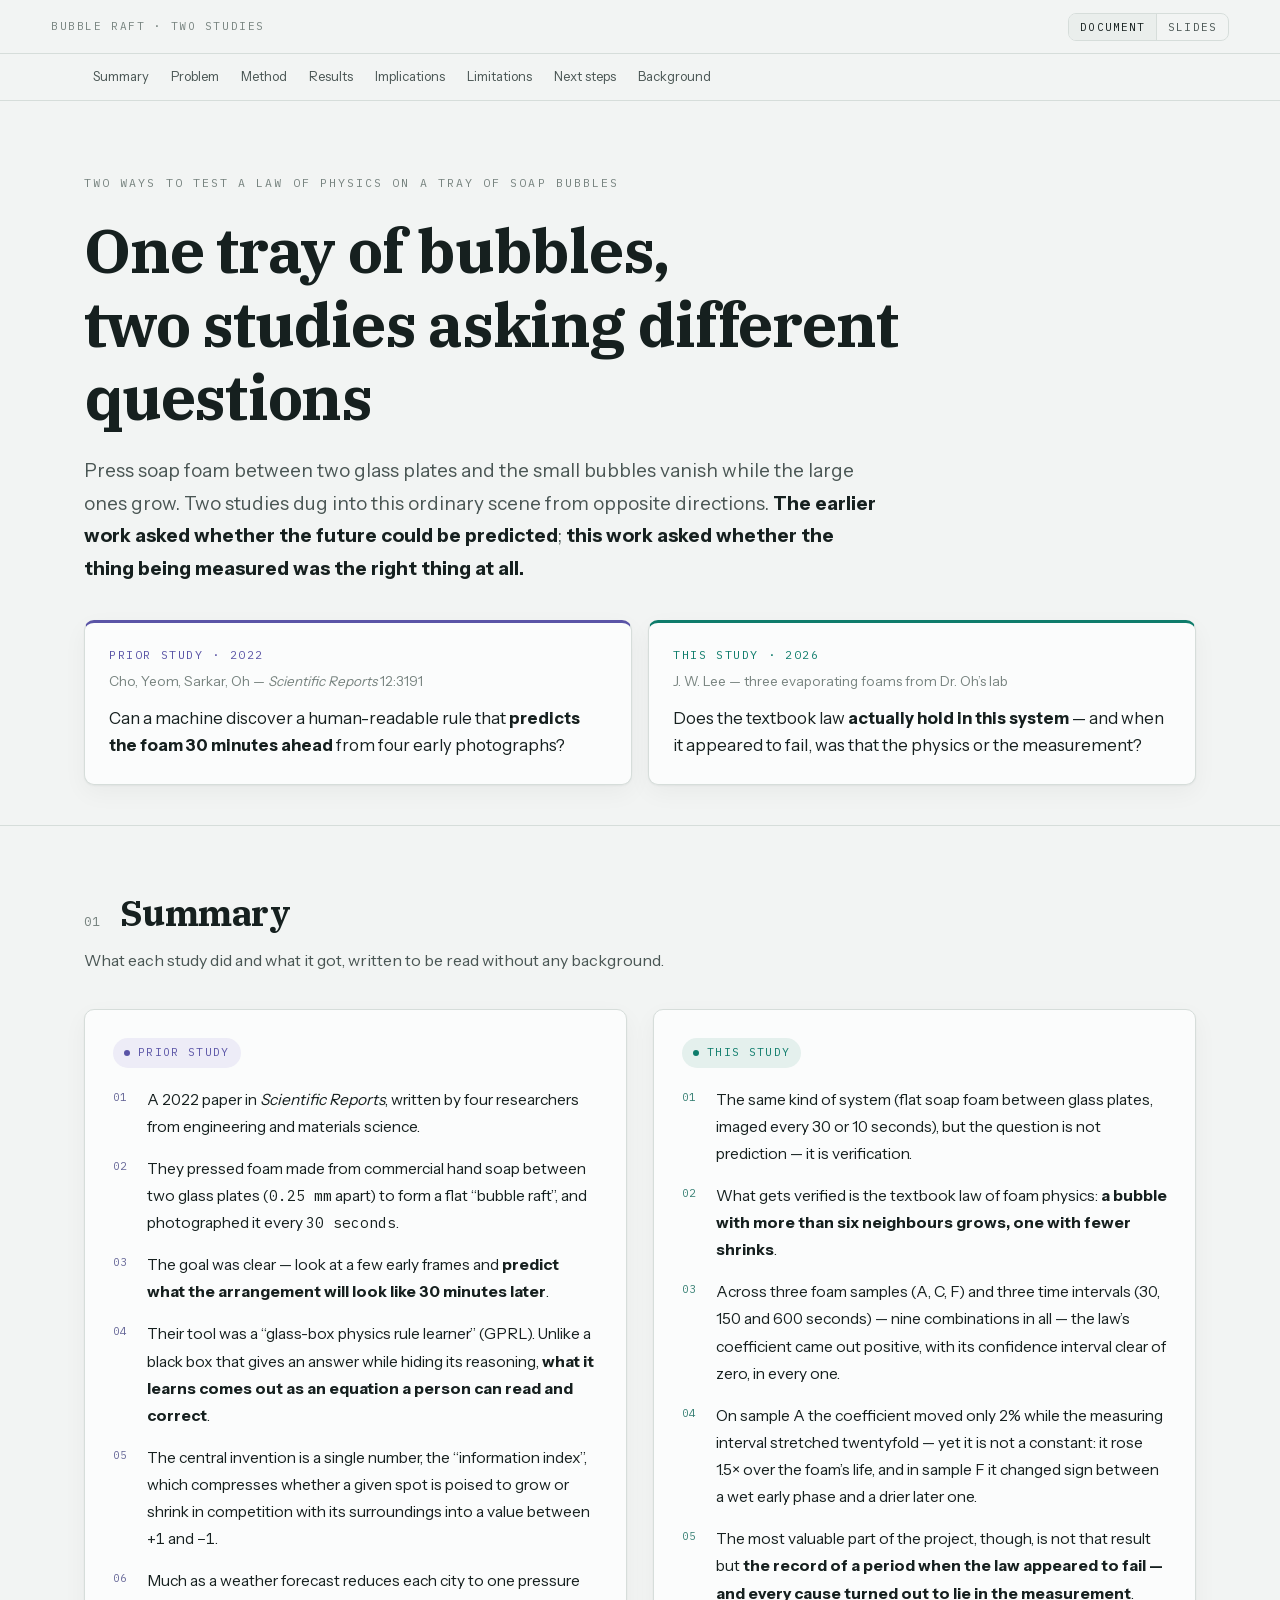
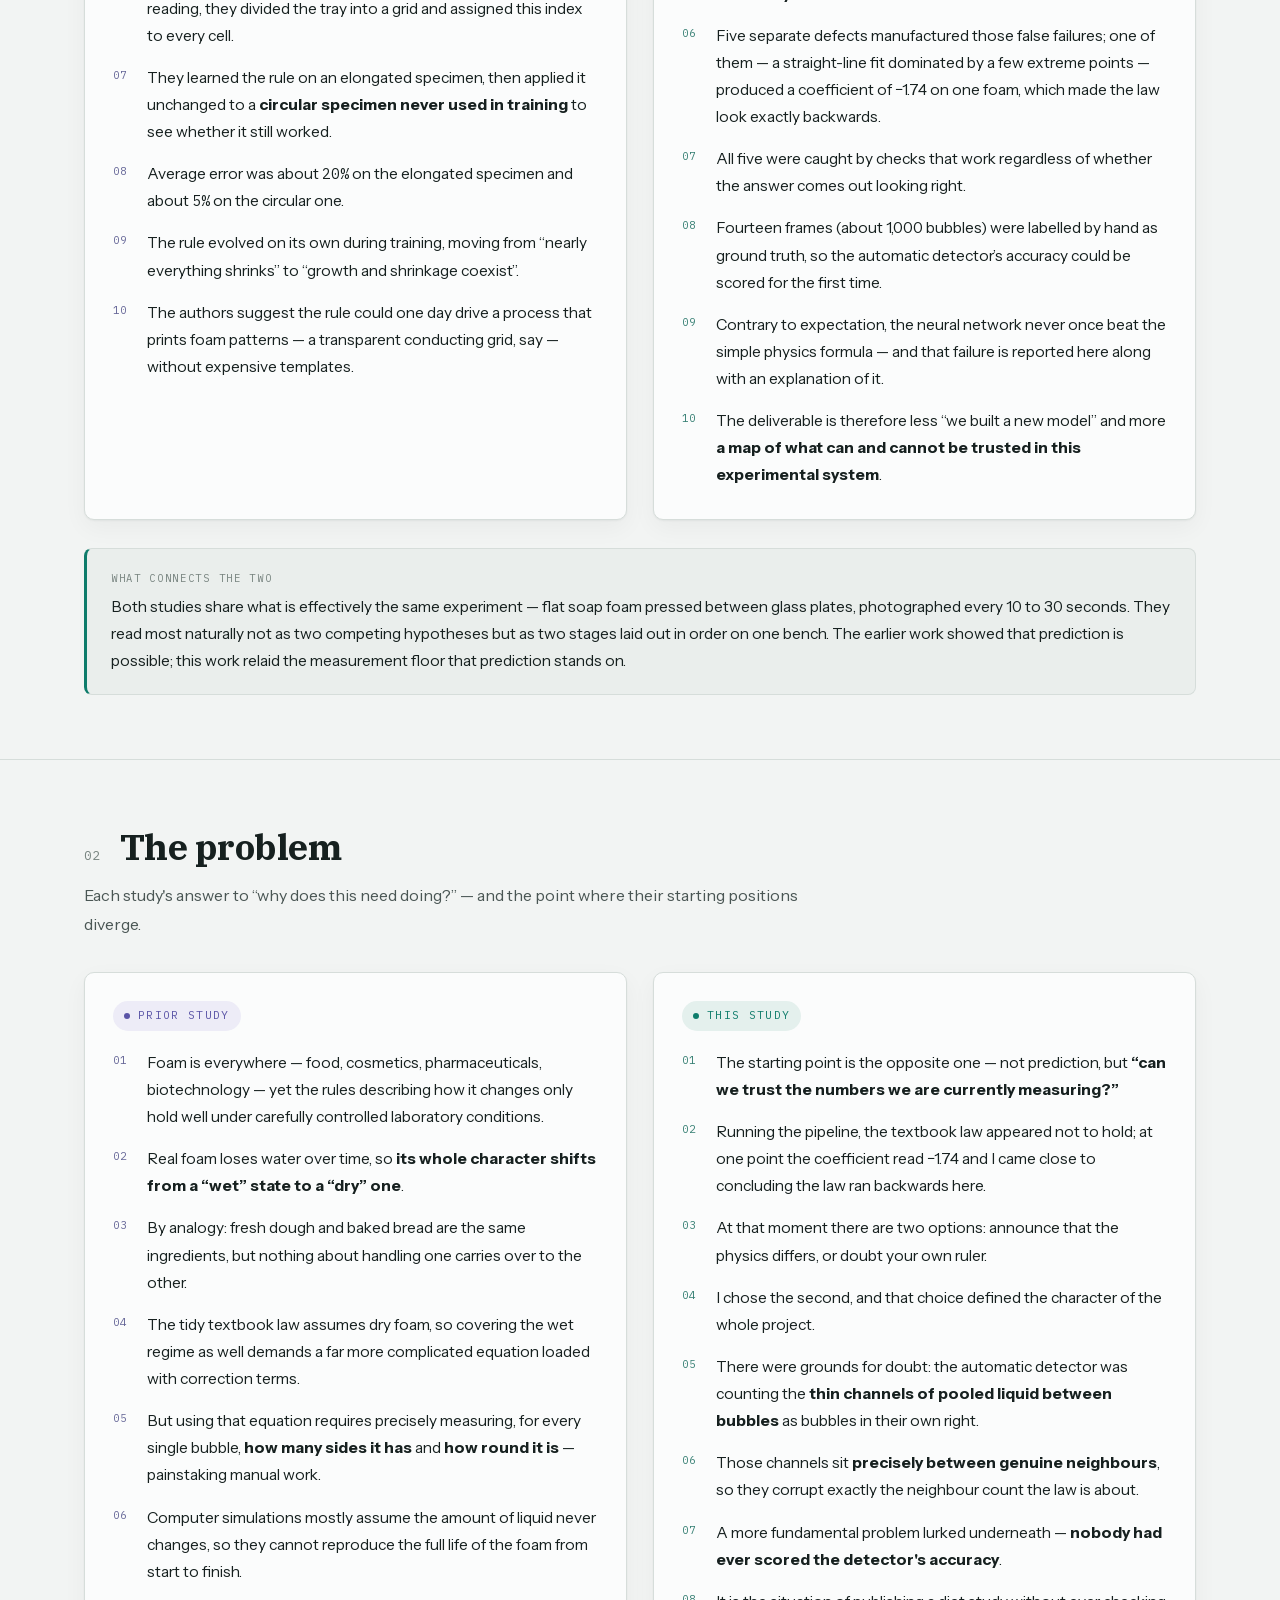
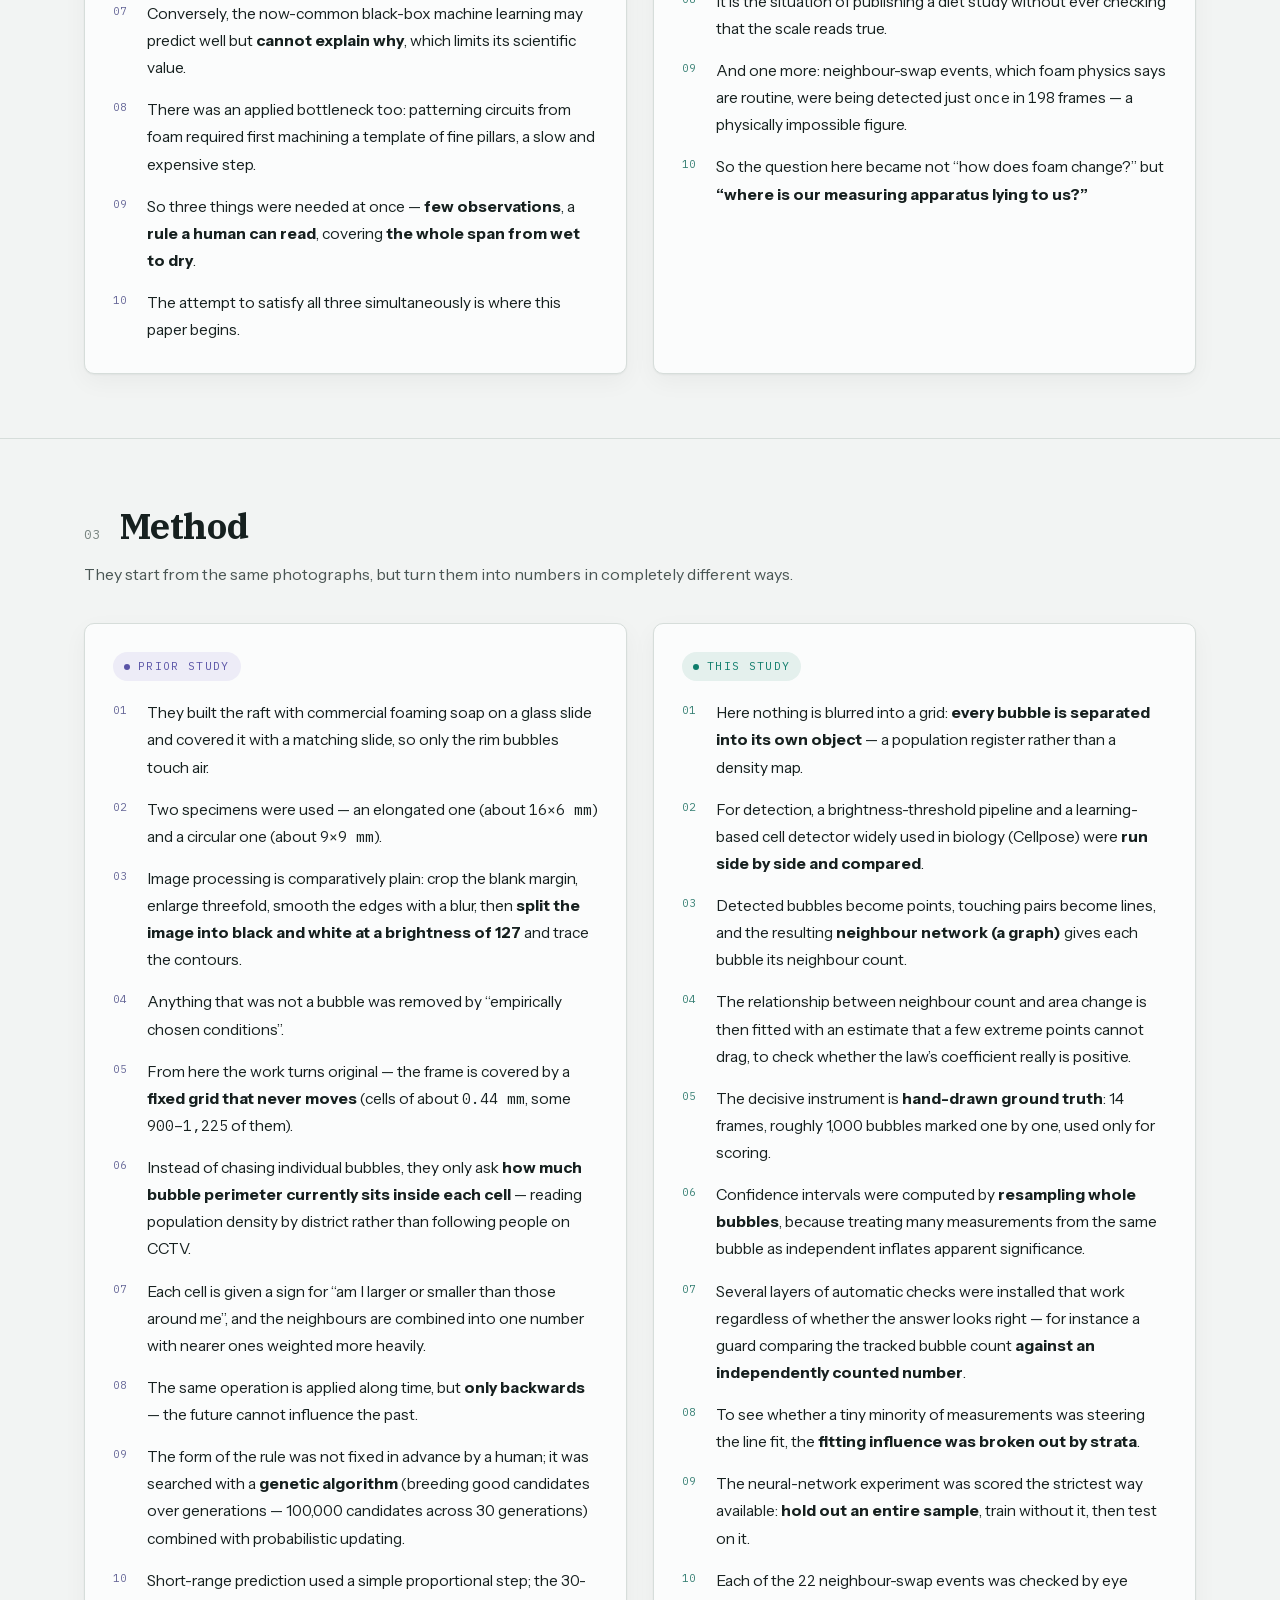
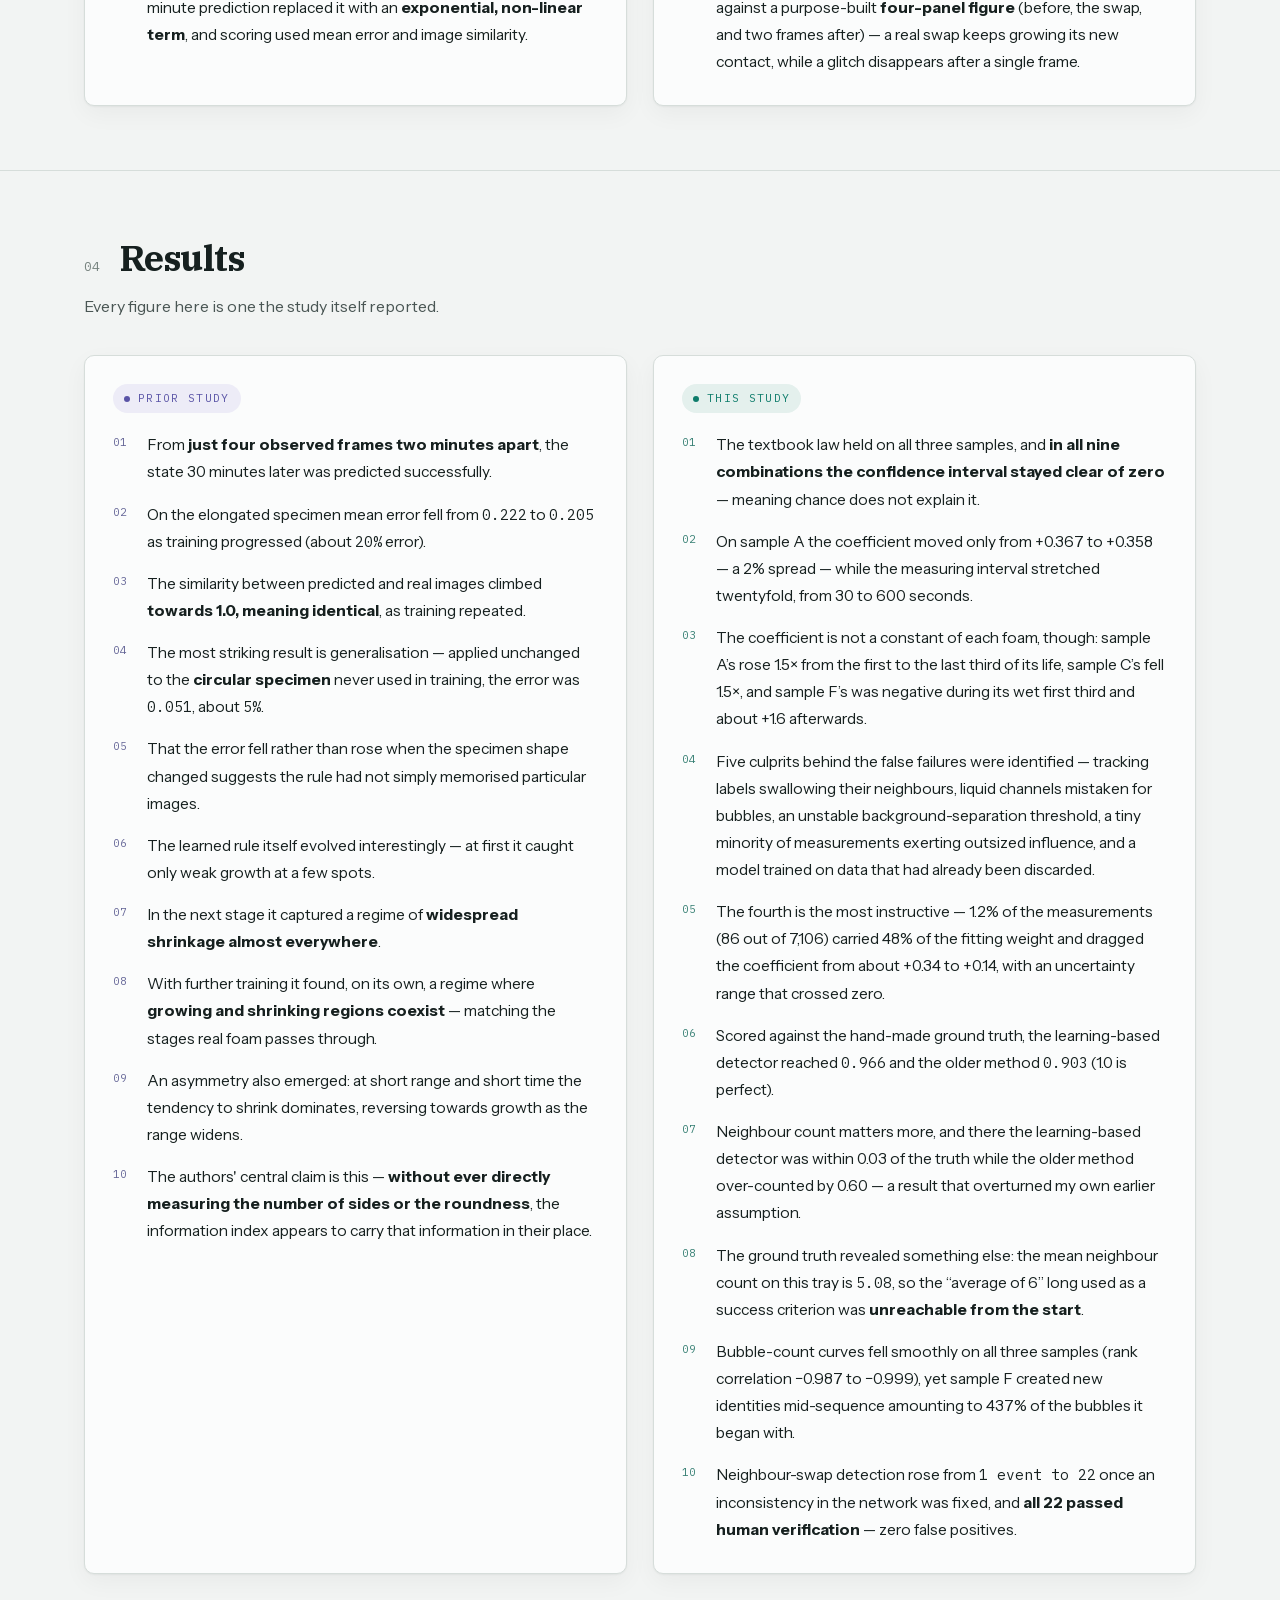
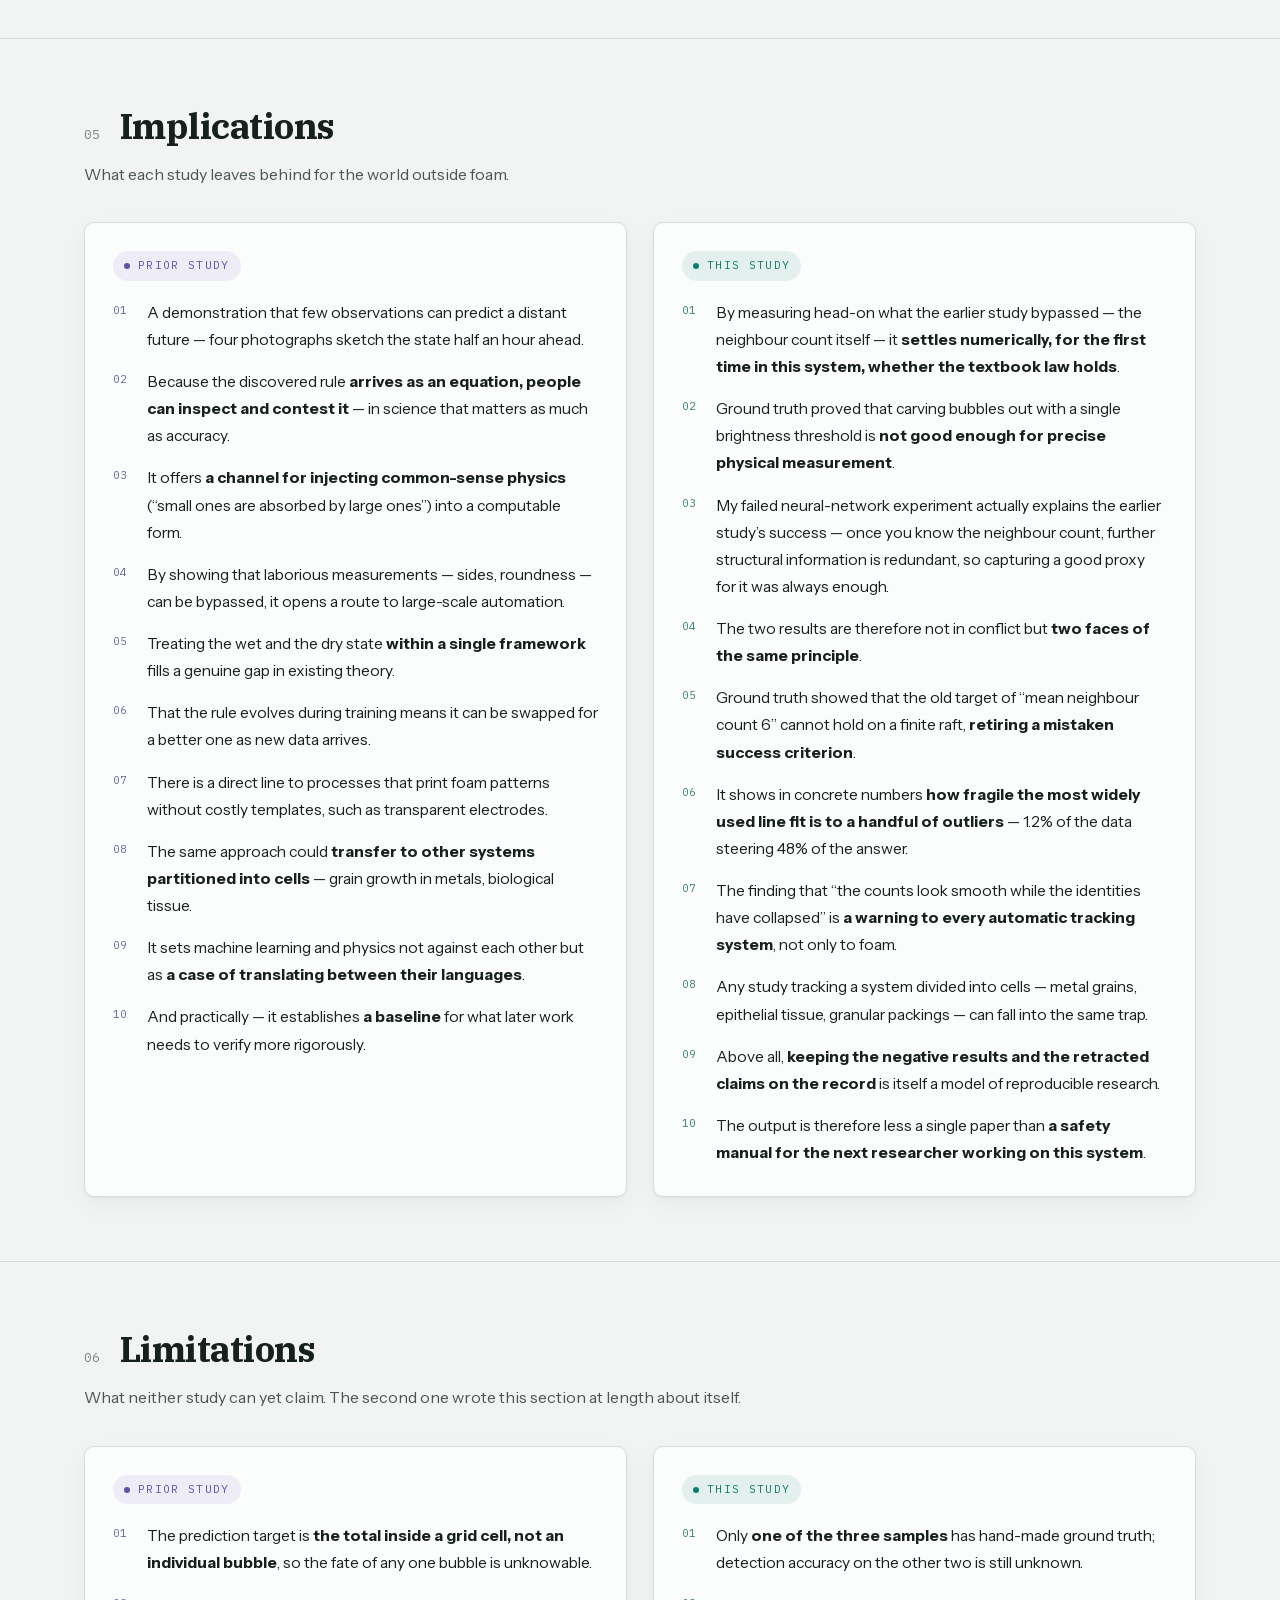
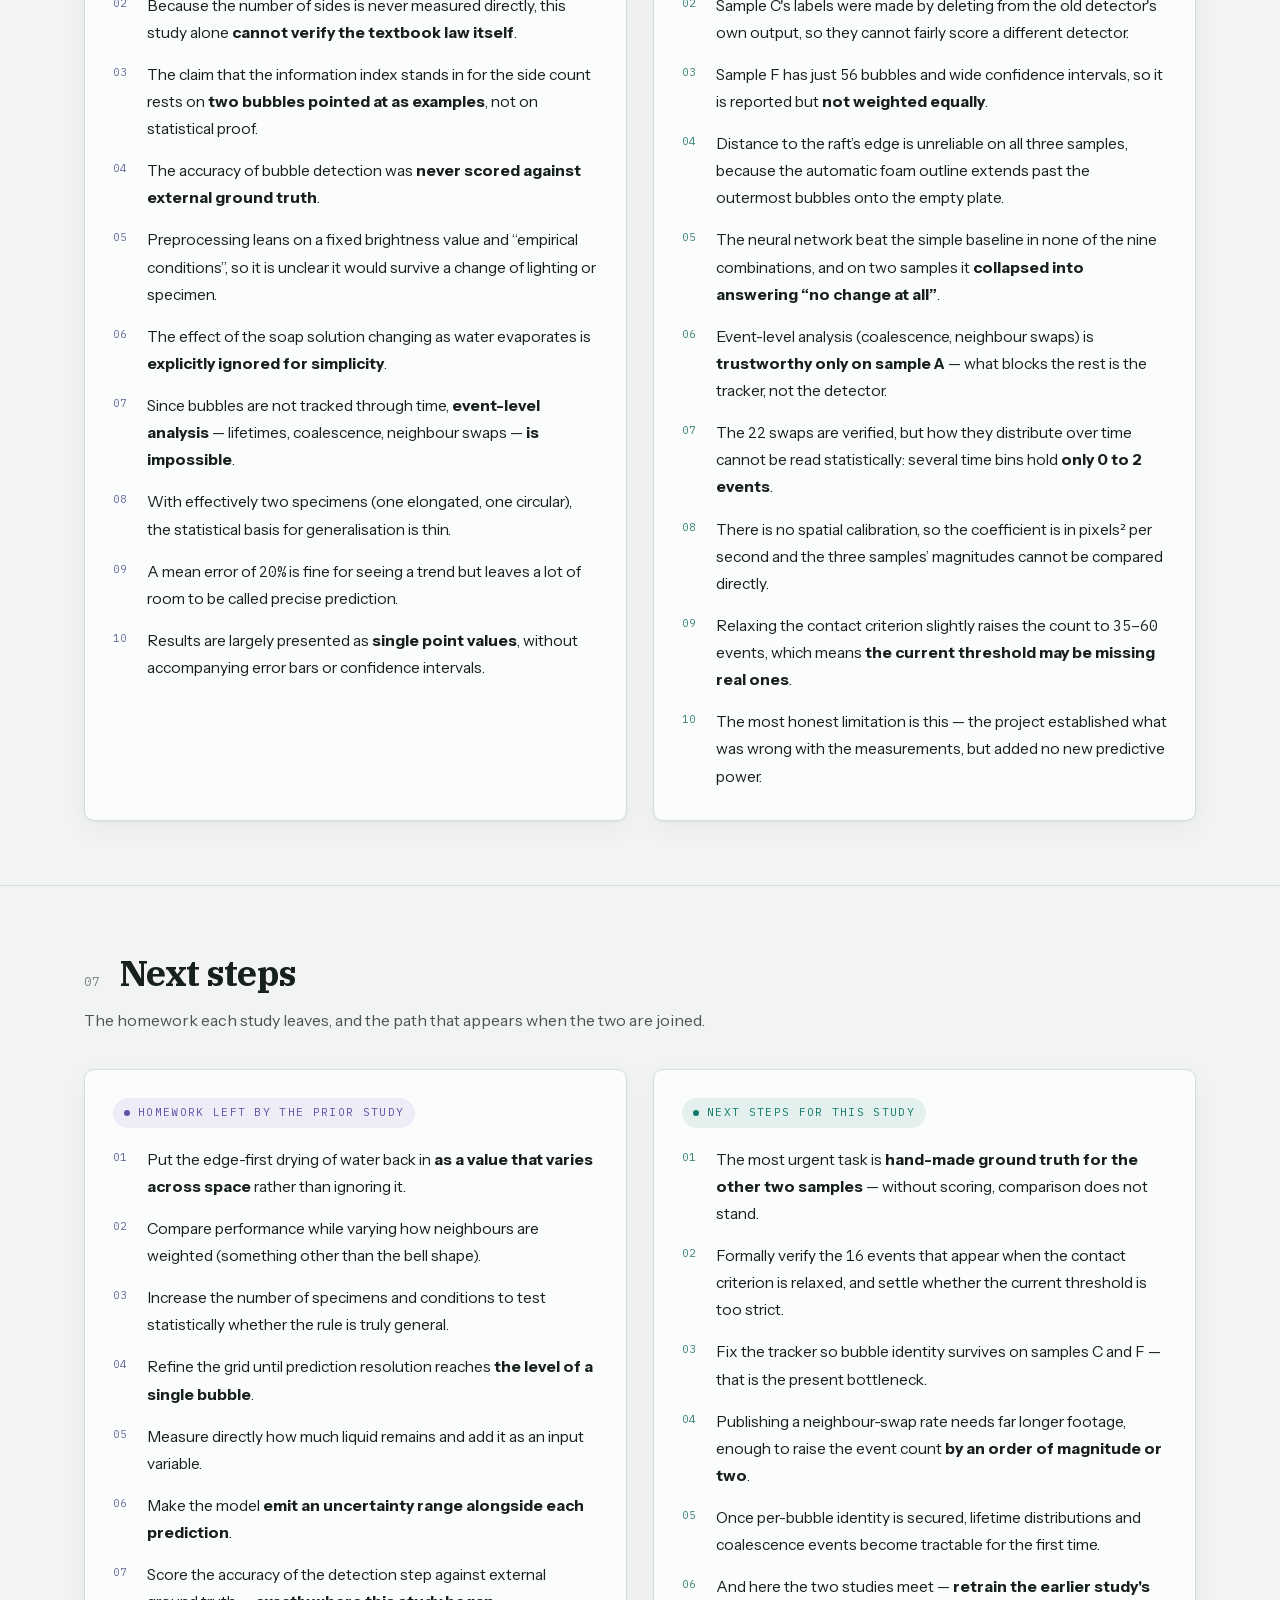
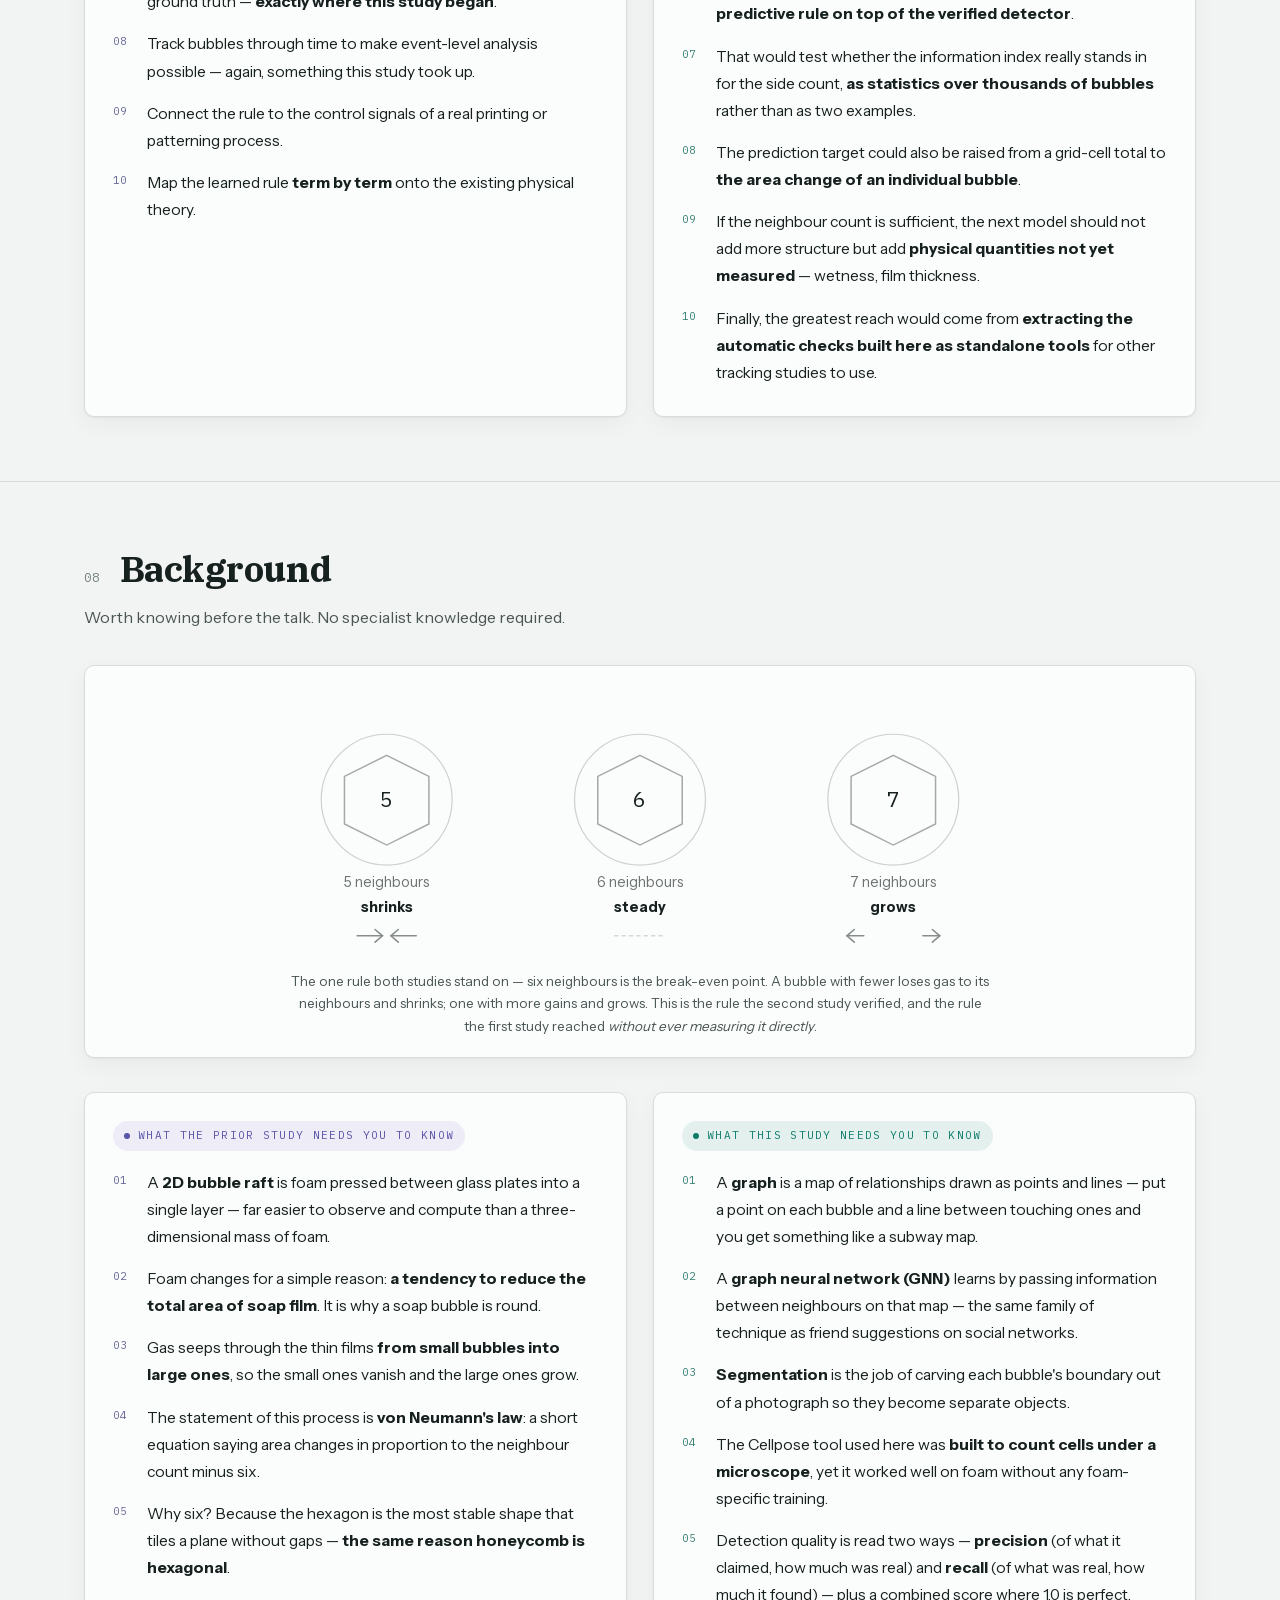
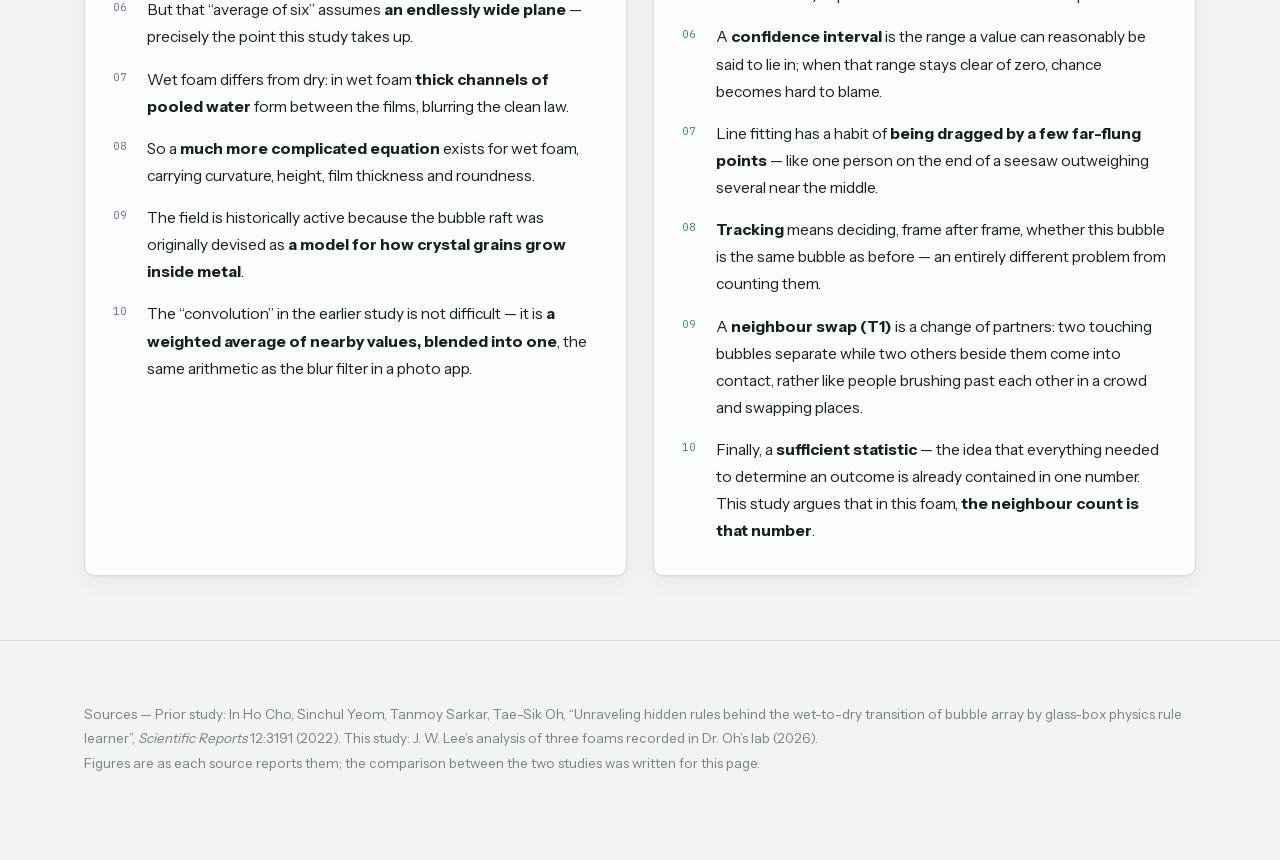
==== commit 0c59057e: "Revise site: accurate research summary, overview video, cleanup Co-Authored-By: Claude Opus 5.5 <nor" ====
--- a/reports/foam-two-studies.html
+++ b/reports/foam-two-studies.html
@@ -325,7 +325,7 @@
     <p class="sub" data-t="s2.sub"></p>
     <div class="figs">
       <figure class="fig w">
-        <div class="fig-head"><span class="ft" data-t="s2.figtitle"></span><span class="kread" id="kread">K = +0.37</span></div>
+        <div class="fig-head"><span class="ft" data-t="s2.figtitle"></span><span class="kread" id="kread">K = +0.34</span></div>
         <div class="fig-canvas"><canvas id="c3"></canvas></div>
         <figcaption class="fig-foot"><span id="cap3"></span></figcaption>
       </figure>
@@ -346,7 +346,7 @@
 <script>
 (function(){
 "use strict";
-var DATA = {"doc": {"meta": {"eyebrow": {"en": "Two ways to test a law of physics on a tray of soap bubbles"}, "h1": {"en": "One tray of bubbles,<br>two studies asking different questions"}, "lede": {"en": "Press soap foam between two glass plates and the small bubbles vanish while the large ones grow. Two studies dug into this ordinary scene from opposite directions. <strong>The earlier work asked whether the future could be predicted</strong>; <strong>this work asked whether the thing being measured was the right thing at all.</strong>"}, "cardP": {"tag": {"en": "Prior study · 2022"}, "who": {"en": "Cho, Yeom, Sarkar, Oh — <i>Scientific Reports</i> 12:3191"}, "q": {"en": "Can a machine discover a human-readable rule that <em>predicts the foam 30 minutes ahead</em> from four early photographs?"}}, "cardN": {"tag": {"en": "This study · foam_gnn"}, "who": {"en": "Quasi-2D evaporating soap foam pipeline"}, "q": {"en": "Does the textbook law <em>actually hold in this system</em> — and when it appeared to fail, was that the physics or the measurement?"}}, "labelP": {"en": "Prior study"}, "labelN": {"en": "This study"}, "nav": {"en": ["Summary", "Problem", "Method", "Results", "Implications", "Limitations", "Next steps", "Background"]}, "mark": {"en": "Bubble raft · two studies"}}, "sections": [{"num": "01", "name": {"en": "Summary"}, "sub": {"en": "What each study did and what it got, written to be read without any background."}, "plabel": null, "nlabel": null, "prior": {"en": ["A 2022 paper in <i>Scientific Reports</i>, written by four researchers from engineering and materials science.", "They pressed foam made from commercial hand soap between two glass plates (<span class='num'>0.25 mm</span> apart) to form a flat “bubble raft”, and photographed it every <span class='num'>30 seconds</span>.", "The goal was clear — look at a few early frames and <b>predict what the arrangement will look like 30 minutes later</b>.", "Their tool was a “glass-box physics rule learner” (GPRL). Unlike a black box that gives an answer while hiding its reasoning, <b>what it learns comes out as an equation a person can read and correct</b>.", "The central invention is a single number, the “information index”, which compresses whether a given spot is poised to grow or shrink in competition with its surroundings into a value between <span class='num'>+1</span> and <span class='num'>−1</span>.", "Much as a weather forecast reduces each city to one pressure reading, they divided the tray into a grid and assigned this index to every cell.", "They learned the rule on an elongated specimen, then applied it unchanged to a <b>circular specimen never used in training</b> to see whether it still worked.", "Average error was about <span class='num'>20%</span> on the elongated specimen and about <span class='num'>5%</span> on the circular one.", "The rule evolved on its own during training, moving from “nearly everything shrinks” to “growth and shrinkage coexist”.", "The authors suggest the rule could one day drive a process that prints foam patterns — a transparent conducting grid, say — without expensive templates."]}, "now": {"en": ["The same kind of system (flat soap foam between glass plates, <span class='num'>30-second</span> frames), but the question is not prediction — it is <b>verification</b>.", "What gets verified is the textbook law of foam physics: <b>a bubble with more than six neighbours grows, one with fewer shrinks</b>.", "Across three foam samples (A, C, F) and three prediction horizons — nine combinations in all — the law was confirmed <b>numerically in every one</b>.", "On sample A the coefficient moved only <span class='num'>2%</span> while the prediction horizon stretched <span class='num'>twentyfold</span>, behaving as steadily as a physical constant.", "The most valuable part of the project, though, is not that result but <b>the record of a period when the law appeared to fail — and every cause turned out to lie in the measurement</b>.", "Five separate defects manufactured those false failures; one of them flipped the coefficient to <span class='warnword'>−1.74</span>, a large negative number that made the law look exactly backwards.", "All five were caught by checks that work regardless of whether the answer comes out looking right.", "The team hand-labelled <span class='num'>14</span> frames (about <span class='num'>1,000</span> bubbles) as ground truth and, for the first time, <b>scored</b> how accurate the automatic detector actually is.", "Contrary to expectation, the neural network never once beat the simple physics formula — and the team published that failure along with an explanation of it.", "The deliverable is therefore less “we built a new model” and more <b>a map of what can and cannot be trusted in this experimental system</b>."]}}, {"num": "02", "name": {"en": "The problem"}, "sub": {"en": "Each study's answer to “why does this need doing?” — and the point where their starting positions diverge."}, "plabel": null, "nlabel": null, "prior": {"en": ["Foam is everywhere — food, cosmetics, pharmaceuticals, biotechnology — yet the rules describing how it changes only hold well under carefully controlled laboratory conditions.", "Real foam loses water over time, so <b>its whole character shifts from a “wet” state to a “dry” one</b>.", "By analogy: fresh dough and baked bread are the same ingredients, but nothing about handling one carries over to the other.", "The tidy textbook law assumes dry foam, so covering the wet regime as well demands a far more complicated equation loaded with correction terms.", "But using that equation requires precisely measuring, for every single bubble, <b>how many sides it has</b> and <b>how round it is</b> — painstaking manual work.", "Computer simulations mostly assume the amount of liquid never changes, so they cannot reproduce the full life of the foam from start to finish.", "Conversely, the now-common black-box machine learning may predict well but <b>cannot explain why</b>, which limits its scientific value.", "There was an applied bottleneck too: patterning circuits from foam required first machining a template of fine pillars, a slow and expensive step.", "So three things were needed at once — <b>few observations</b>, a <b>rule a human can read</b>, covering <b>the whole span from wet to dry</b>.", "The attempt to satisfy all three simultaneously is where this paper begins."]}, "now": {"en": ["The starting point is the opposite one — not prediction, but <b>“can we trust the numbers we are currently measuring?”</b>", "Running the pipeline, the textbook law appeared not to hold; at one point the coefficient read <span class='warnword'>−1.74</span> and the team came close to concluding the law ran backwards here.", "At that moment there are two options: announce that the physics differs, or doubt your own ruler.", "The team chose the second, and that choice defined the character of the whole project.", "There were grounds for doubt: the automatic detector was counting the <b>thin channels of pooled liquid between bubbles</b> as bubbles in their own right.", "Those channels sit <b>precisely between genuine neighbours</b>, so they corrupt exactly the neighbour count the law is about.", "A more fundamental problem lurked underneath — <b>nobody had ever scored the detector's accuracy</b>.", "It is the situation of publishing a diet study without ever checking that the scale reads true.", "And one more: neighbour-swap events, which foam physics says are routine, were being detected just <span class='num'>once</span> in <span class='num'>198</span> frames — a physically impossible figure.", "So the question here became not “how does foam change?” but <b>“where is our measuring apparatus lying to us?”</b>"]}}, {"num": "03", "name": {"en": "Method"}, "sub": {"en": "They start from the same photographs, but turn them into numbers in completely different ways."}, "plabel": null, "nlabel": null, "prior": {"en": ["They built the raft with commercial foaming soap on a glass slide and covered it with a matching slide, so only the rim bubbles touch air.", "Two specimens were used — an elongated one (about <span class='num'>16×6 mm</span>) and a circular one (about <span class='num'>9×9 mm</span>).", "Image processing is comparatively plain: crop the blank margin, enlarge threefold, smooth the edges with a blur, then <b>split the image into black and white at a brightness of 127</b> and trace the contours.", "Anything that was not a bubble was removed by “empirically chosen conditions”.", "From here the work turns original — the frame is covered by a <b>fixed grid that never moves</b> (cells of about <span class='num'>0.44 mm</span>, some <span class='num'>900–1,225</span> of them).", "Instead of chasing individual bubbles, they only ask <b>how much bubble perimeter currently sits inside each cell</b> — reading population density by district rather than following people on CCTV.", "Each cell is given a sign for “am I larger or smaller than those around me”, and the neighbours are combined into one number with nearer ones weighted more heavily.", "The same operation is applied along time, but <b>only backwards</b> — the future cannot influence the past.", "The form of the rule was not fixed in advance by a human; it was searched with a <b>genetic algorithm</b> (breeding good candidates over generations — 100,000 candidates across 30 generations) combined with probabilistic updating.", "Short-range prediction used a simple proportional step; the 30-minute prediction replaced it with an <b>exponential, non-linear term</b>, and scoring used mean error and image similarity."]}, "now": {"en": ["Here nothing is blurred into a grid: <b>every bubble is separated into its own object</b> — a population register rather than a density map.", "For detection, a brightness-threshold pipeline and a learning-based cell detector widely used in biology (Cellpose) were <b>run side by side and compared</b>.", "Detected bubbles become points, touching pairs become lines, and the resulting <b>neighbour network (a graph)</b> gives each bubble its neighbour count.", "The relationship between neighbour count and area change is then fitted with a straight line to check whether the law's coefficient really is positive.", "The decisive instrument is <b>hand-drawn ground truth</b>: 14 frames, roughly 1,000 bubbles marked one by one, used only for scoring.", "Confidence intervals were computed by <b>resampling whole bubbles</b>, because treating many measurements from the same bubble as independent inflates apparent significance.", "Several layers of automatic checks were installed that work regardless of whether the answer looks right — for instance a guard comparing the tracked bubble count <b>against an independently counted number</b>.", "To see whether a tiny minority of measurements was steering the line fit, the <b>fitting influence was broken out by strata</b>.", "The neural-network experiment was scored the strictest way available: <b>hold out an entire sample</b>, train without it, then test on it.", "Each of the <span class='num'>22</span> neighbour-swap events was checked by eye against a purpose-built <b>four-panel figure</b> (before, the swap, and two frames after) — a real swap keeps growing its new contact, while a glitch disappears after a single frame."]}}, {"num": "04", "name": {"en": "Results"}, "sub": {"en": "Every figure here is one the study itself reported."}, "plabel": null, "nlabel": null, "prior": {"en": ["From <b>just four observed frames two minutes apart</b>, the state 30 minutes later was predicted successfully.", "On the elongated specimen mean error fell from <span class='num'>0.222</span> to <span class='num'>0.205</span> as training progressed (about <span class='num'>20%</span> error).", "The similarity between predicted and real images climbed <b>towards 1.0, meaning identical</b>, as training repeated.", "The most striking result is generalisation — applied unchanged to the <b>circular specimen</b> never used in training, the error was <span class='num'>0.051</span>, about <span class='num'>5%</span>.", "That the error fell rather than rose when the specimen shape changed suggests the rule had not simply memorised particular images.", "The learned rule itself evolved interestingly — at first it caught only weak growth at a few spots.", "In the next stage it captured a regime of <b>widespread shrinkage almost everywhere</b>.", "With further training it found, on its own, a regime where <b>growing and shrinking regions coexist</b> — matching the stages real foam passes through.", "An asymmetry also emerged: at short range and short time the tendency to shrink dominates, reversing towards growth as the range widens.", "The authors' central claim is this — <b>without ever directly measuring the number of sides or the roundness</b>, the information index appears to carry that information in their place."]}, "now": {"en": ["The textbook law held on all three samples, and <b>in all nine combinations the confidence interval stayed clear of zero</b> — meaning chance does not explain it.", "On sample A the coefficient moved only from <span class='num'>+0.367 to +0.358</span> — a <span class='num'>2%</span> spread — while the horizon stretched twentyfold.", "The coefficient differed between samples by as much as <span class='num'>2.7×</span>; unifying the detector and normalising by how fast each foam coarsens <b>explained 82–101% of that gap</b>, and at the longest horizon two samples agreed to within <span class='num'>2%</span>.", "Five culprits behind the false failures were identified — tracking labels swallowing their neighbours, liquid channels mistaken for bubbles, an unstable background-separation threshold, a tiny minority of measurements exerting outsized influence, and a model trained on data that had already been discarded.", "The fourth is the most dramatic — <span class='num'>1.2%</span> of the measurements (86 out of 7,106) <b>carried 48% of the fitting weight</b> and flipped the coefficient's sign.", "Scored against the hand-made ground truth, the learning-based detector reached <span class='num'>0.966</span> and the older method <span class='num'>0.903</span> (1.0 is perfect).", "Neighbour count matters more, and there the learning-based detector was within <span class='num'>0.03</span> of the truth while the older method over-counted by <span class='num'>0.60</span> — <b>a result that overturned the team's own earlier claim</b>.", "The ground truth revealed something else: the mean neighbour count on this tray is <span class='num'>5.08</span>, so the “average of 6” long used as a success criterion was <b>unreachable from the start</b>.", "Bubble-count curves fell smoothly on all three samples (correlation around <span class='num'>−0.999</span>), yet sample F created new identities mid-sequence amounting to <span class='warnword'>437%</span> of the bubbles it began with.", "Neighbour-swap detection rose from <span class='num'>1 event to 22</span> once an inconsistency in the network was fixed, and <b>all 22 passed human verification</b> — zero false positives."]}}, {"num": "05", "name": {"en": "Implications"}, "sub": {"en": "What each study leaves behind for the world outside foam."}, "plabel": null, "nlabel": null, "prior": {"en": ["A demonstration that few observations can predict a distant future — four photographs sketch the state half an hour ahead.", "Because the discovered rule <b>arrives as an equation, people can inspect and contest it</b> — in science that matters as much as accuracy.", "It offers <b>a channel for injecting common-sense physics</b> (“small ones are absorbed by large ones”) into a computable form.", "By showing that laborious measurements — sides, roundness — can be bypassed, it opens a route to large-scale automation.", "Treating the wet and the dry state <b>within a single framework</b> fills a genuine gap in existing theory.", "That the rule evolves during training means it can be swapped for a better one as new data arrives.", "There is a direct line to processes that print foam patterns without costly templates, such as transparent electrodes.", "The same approach could <b>transfer to other systems partitioned into cells</b> — grain growth in metals, biological tissue.", "It sets machine learning and physics not against each other but as <b>a case of translating between their languages</b>.", "And practically — it establishes <b>a baseline</b> for what later work needs to verify more rigorously."]}, "now": {"en": ["By measuring head-on what the earlier study bypassed — the neighbour count itself — it <b>settles numerically, for the first time in this system, whether the textbook law holds</b>.", "Ground truth proved that carving bubbles out with a single brightness threshold is <b>not good enough for precise physical measurement</b>.", "The team's failed neural-network experiment actually explains the earlier study's success — <b>once you know the neighbour count, further structural information is redundant</b>, so capturing a good proxy for it was always enough.", "The two results are therefore not in conflict but <b>two faces of the same principle</b>.", "Ground truth showed that the old target of “mean neighbour count 6” cannot hold on a finite raft, <b>retiring a mistaken success criterion</b>.", "It shows in concrete numbers <b>how fragile the most widely used line fit is to a handful of outliers</b> — 1.2% of the data steering 48% of the answer.", "The finding that “the counts look smooth while the identities have collapsed” is <b>a warning to every automatic tracking system</b>, not only to foam.", "Any study tracking a system divided into cells — metal grains, epithelial tissue, granular packings — can fall into the same trap.", "Above all, <b>keeping the negative results and the retracted claims on the record</b> is itself a model of reproducible research.", "The output is therefore less a single paper than <b>a safety manual for the next researcher working on this system</b>."]}}, {"num": "06", "name": {"en": "Limitations"}, "sub": {"en": "What neither study can yet claim. The second one wrote this section at length about itself."}, "plabel": null, "nlabel": null, "prior": {"en": ["The prediction target is <b>the total inside a grid cell, not an individual bubble</b>, so the fate of any one bubble is unknowable.", "Because the number of sides is never measured directly, this study alone <b>cannot verify the textbook law itself</b>.", "The claim that the information index stands in for the side count rests on <b>two bubbles pointed at as examples</b>, not on statistical proof.", "The accuracy of bubble detection was <b>never scored against external ground truth</b>.", "Preprocessing leans on a fixed brightness value and “empirical conditions”, so it is unclear it would survive a change of lighting or specimen.", "The effect of the soap solution changing as water evaporates is <b>explicitly ignored for simplicity</b>.", "Since bubbles are not tracked through time, <b>event-level analysis</b> — lifetimes, coalescence, neighbour swaps — <b>is impossible</b>.", "With effectively two specimens (one elongated, one circular), the statistical basis for generalisation is thin.", "A mean error of <span class='num'>20%</span> is fine for seeing a trend but leaves a lot of room to be called precise prediction.", "Results are largely presented as <b>single point values</b>, without accompanying error bars or confidence intervals."]}, "now": {"en": ["Only <b>one of the three samples</b> has hand-made ground truth; detection accuracy on the other two is still unknown.", "Sample C's labels were made by deleting from the old detector's own output, so they cannot fairly score a different detector.", "Sample F has just <span class='num'>56</span> bubbles and wide confidence intervals, so it is reported but <b>not weighted equally</b>.", "On sample F the raft extends past the field of view, making distance-to-edge uninterpretable.", "The neural network beat the simple baseline in none of the nine combinations, and on two samples it <b>collapsed into answering “no change at all”</b>.", "Event-level analysis (coalescence, neighbour swaps) is <b>trustworthy only on sample A</b> — what blocks the rest is the tracker, not the detector.", "The <span class='num'>22</span> swaps are verified, but how they distribute over time cannot be read statistically: several time bins hold <b>only 0 to 2 events</b>.", "Even the conclusion that swap-involved bubbles are not unusually small has a confidence interval spanning nearly threefold — <b>a weak observation</b>, not a finding.", "Relaxing the contact criterion slightly raises the count to <span class='num'>35–60</span> events, which means <b>the current threshold may be missing real ones</b>.", "The most honest limitation is this — the project <b>brilliantly established what was wrong, but added no new predictive power</b>."]}}, {"num": "07", "name": {"en": "Next steps"}, "sub": {"en": "The homework each study leaves, and the path that appears when the two are joined."}, "plabel": {"en": "Homework left by the prior study"}, "nlabel": {"en": "Next steps for this study"}, "prior": {"en": ["Put the edge-first drying of water back in <b>as a value that varies across space</b> rather than ignoring it.", "Compare performance while varying how neighbours are weighted (something other than the bell shape).", "Increase the number of specimens and conditions to test statistically whether the rule is truly general.", "Refine the grid until prediction resolution reaches <b>the level of a single bubble</b>.", "Measure directly how much liquid remains and add it as an input variable.", "Make the model <b>emit an uncertainty range alongside each prediction</b>.", "Score the accuracy of the detection step against external ground truth — <b>exactly where this study began</b>.", "Track bubbles through time to make event-level analysis possible — again, something this study took up.", "Connect the rule to the control signals of a real printing or patterning process.", "Map the learned rule <b>term by term</b> onto the existing physical theory."]}, "now": {"en": ["The most urgent task is <b>hand-made ground truth for the other two samples</b> — without scoring, comparison does not stand.", "Formally verify the <span class='num'>16</span> events that appear when the contact criterion is relaxed, and settle whether the current threshold is too strict.", "Fix the tracker so bubble identity survives on samples C and F — that is the present bottleneck.", "Publishing a neighbour-swap rate needs far longer footage, enough to raise the event count <b>by an order of magnitude or two</b>.", "Once per-bubble identity is secured, lifetime distributions and coalescence events become tractable for the first time.", "And here the two studies meet — <b>retrain the earlier study's predictive rule on top of the verified detector</b>.", "That would test whether the information index really stands in for the side count, <b>as statistics over thousands of bubbles</b> rather than as two examples.", "The prediction target could also be raised from a grid-cell total to <b>the area change of an individual bubble</b>.", "If the neighbour count is sufficient, the next model should not add more structure but add <b>physical quantities not yet measured</b> — wetness, film thickness.", "Finally, the greatest reach would come from <b>extracting the automatic checks built here as standalone tools</b> for other tracking studies to use."]}}, {"num": "08", "name": {"en": "Background"}, "sub": {"en": "Worth knowing before the talk. No specialist knowledge required."}, "plabel": {"en": "What the prior study needs you to know"}, "nlabel": {"en": "What this study needs you to know"}, "prior": {"en": ["A <b>2D bubble raft</b> is foam pressed between glass plates into a single layer — far easier to observe and compute than a three-dimensional mass of foam.", "Foam changes for a simple reason: <b>a tendency to reduce the total area of soap film</b>. It is why a soap bubble is round.", "Gas seeps through the thin films <b>from small bubbles into large ones</b>, so the small ones vanish and the large ones grow.", "The statement of this process is <b>von Neumann's law</b>: a short equation saying area changes in proportion to the neighbour count minus six.", "Why six? Because the hexagon is the most stable shape that tiles a plane without gaps — <b>the same reason honeycomb is hexagonal</b>.", "But that “average of six” assumes <b>an endlessly wide plane</b> — precisely the point this study takes up.", "Wet foam differs from dry: in wet foam <b>thick channels of pooled water</b> form between the films, blurring the clean law.", "So a <b>much more complicated equation</b> exists for wet foam, carrying curvature, height, film thickness and roundness.", "The field is historically active because the bubble raft was originally devised as <b>a model for how crystal grains grow inside metal</b>.", "The “convolution” in the earlier study is not difficult — it is <b>a weighted average of nearby values, blended into one</b>, the same arithmetic as the blur filter in a photo app."]}, "now": {"en": ["A <b>graph</b> is a map of relationships drawn as points and lines — put a point on each bubble and a line between touching ones and you get something like a subway map.", "A <b>graph neural network (GNN)</b> learns by passing information between neighbours on that map — the same family of technique as friend suggestions on social networks.", "<b>Segmentation</b> is the job of carving each bubble's boundary out of a photograph so they become separate objects.", "The Cellpose tool used here was <b>built to count cells under a microscope</b>, yet it worked well on foam without any foam-specific training.", "Detection quality is read two ways — <b>precision</b> (of what it claimed, how much was real) and <b>recall</b> (of what was real, how much it found) — plus a combined score where 1.0 is perfect.", "A <b>confidence interval</b> is the range a value can reasonably be said to lie in; when that range stays clear of zero, chance becomes hard to blame.", "Line fitting has a habit of <b>being dragged by a few far-flung points</b> — like one person on the end of a seesaw outweighing several near the middle.", "<b>Tracking</b> means deciding, frame after frame, whether this bubble is the same bubble as before — an entirely different problem from counting them.", "A <b>neighbour swap (T1)</b> is a change of partners: two touching bubbles separate while two others beside them come into contact, rather like people brushing past each other in a crowd and swapping places.", "Finally, a <b>sufficient statistic</b> — the idea that everything needed to determine an outcome is already contained in one number. This study argues that in this foam, <b>the neighbour count is that number</b>."]}}], "figure": {"cap": {"en": "The one rule both studies stand on — six neighbours is the break-even point. A bubble with fewer loses gas to its neighbours and shrinks; one with more gains and grows. This is the rule the second study verified, and the rule the first study reached <em>without ever measuring it directly</em>."}, "labels": {"en": ["5 neighbours", "6 neighbours", "7 neighbours", "shrinks", "steady", "grows"]}}, "bridge": {"lbl": {"en": "What connects the two"}, "p": {"en": "Both studies share what is effectively the same experiment — <b>flat soap foam pressed between glass plates</b>, photographed at <b>30-second intervals</b>. They read most naturally not as two competing hypotheses but as <b>two stages laid out in order on one bench</b>. The earlier work showed that prediction is possible; this work <b>relaid the measurement floor</b> that prediction stands on."}}, "footer": {"en": "Sources — Prior study: In Ho Cho, Sinchul Yeom, Tanmoy Sarkar, Tae-Sik Oh, “Unraveling hidden rules behind the wet-to-dry transition of bubble array by glass-box physics rule learner”, <i>Scientific Reports</i> 12:3191 (2022). This study: <code>results_package/SUMMARY.md</code> and <code>results_package_extra/T1_ADDENDUM.md</code> in the <code>foam_gnn</code> repository.<br>All figures are as reported by those sources; the reading that connects the two studies was assembled here."}}, "deck": {"ui": {"hint": {"en": "← → or swipe"}, "prev": {"en": "Previous slide"}, "next": {"en": "Next slide"}, "goto": {"en": "Go to slide"}}, "slides": [{"chip": {"en": "01 / The stage"}, "h1": {"en": "One tray of bubbles,<br><span class='hp'>two studies</span>, <span class='hl'>two different questions</span>"}, "sub": {"en": "Soap foam pressed between two glass plates loses its <b>small bubbles while the large ones grow</b>. The deciding factor is the neighbour count — fewer than six and a bubble loses gas, more than six and it gains."}, "figtitle": {"en": "Figure 1 · Coarsening simulation"}, "legend": {"en": ["&gt; 6 · grows", "&lt; 6 · shrinks", "= 6 · steady"]}, "figfoot": {"en": "The number inside each circle is that bubble's <b>current neighbour count</b>. When a neighbour disappears the counts around it change, so a bubble that was growing can start to shrink."}, "qp": {"k": {"en": "Prior study · 2022"}, "t": {"en": "“Can we predict what happens next?”"}, "g": {"en": "Four photographs, 30 minutes ahead"}}, "qn": {"k": {"en": "This study · foam_gnn"}, "t": {"en": "“Are we measuring the right thing?”"}, "g": {"en": "Verifying the law itself, numerically"}}}, {"chip": {"en": "02 / Method"}, "h1": {"en": "Same photograph — read it as a <span class='hp'>density map</span><br>or as a <span class='hl'>population register</span>?"}, "sub": {"en": "The two studies part ways at the first step — turning a photograph into numbers. <b>The left never counts bubbles, only district totals</b>; <b>the right separates every bubble and links its neighbours.</b>"}, "figtitleP": {"en": "Prior study · fixed grid + information index"}, "figfootP": {"en": "Rather than chasing bubbles, a <b>grid that never moves</b> is laid over the frame, and each cell is summarised by one number: is this a place that will grow or shrink? The side count is never measured."}, "figtitleN": {"en": "This study · segmentation + neighbour graph"}, "figfootN": {"en": "Each bubble's boundary is carved out into a <b>separate object</b>, touching pairs are linked, and <b>the neighbours are counted directly</b> — the law cannot be verified without that number."}}, {"chip": {"en": "03 / Results"}, "h1": {"en": "The law never broke — <span class='hw'>the ruler did</span>"}, "sub": {"en": "86 points — <b>1.2%</b> of the measurements — carried <b>48%</b> of the line fit and flipped the law's sign. The figure below replays exactly that."}, "figtitle": {"en": "Figure 2 · How outliers flip the line"}, "axisX": {"en": "neighbours − 6  →"}, "axisY": {"en": "← area change"}, "caps": {"en": ["Normal measurements — more neighbours, more growth, exactly as the law says", "86 giant flickering bubbles enter the fit (1.2% of the data)", "The line flips — the law now appears to run backwards", "Remove the outliers…", "The law returns unchanged — it was the ruler that moved, not the physics"]}, "tiles": [{"v": "9", "suffix": " / 9", "dec": 0, "prefix": "", "k": {"en": "<b>The law holds in every cell</b><br>confidence intervals clear of zero"}}, {"v": "2", "suffix": "%", "dec": 0, "prefix": "±", "k": {"en": "<b>A twentyfold horizon</b><br>moves the coefficient just 2%"}}, {"v": "0.60", "suffix": "", "dec": 2, "prefix": "+", "warn": true, "k": {"en": "Neighbours <b>over-counted by the old detector</b><br>(the learned one: +0.03)"}}, {"v": "22", "suffix": "", "dec": 0, "prefix": "1 → ", "k": {"en": "<b>Neighbour swaps detected</b><br>all 22 verified by eye"}}], "verdict": {"en": "The <span class='pw'>prior study</span> succeeded at prediction <b>by going around</b> the side count; <b>this study measures it directly</b>, settles the law, and explains why the detour worked — the answer was already contained in that one number, the neighbour count."}}]}};
+var DATA = {"doc": {"meta": {"eyebrow": {"en": "Two ways to test a law of physics on a tray of soap bubbles"}, "h1": {"en": "One tray of bubbles,<br>two studies asking different questions"}, "lede": {"en": "Press soap foam between two glass plates and the small bubbles vanish while the large ones grow. Two studies dug into this ordinary scene from opposite directions. <strong>The earlier work asked whether the future could be predicted</strong>; <strong>this work asked whether the thing being measured was the right thing at all.</strong>"}, "cardP": {"tag": {"en": "Prior study · 2022"}, "who": {"en": "Cho, Yeom, Sarkar, Oh — <i>Scientific Reports</i> 12:3191"}, "q": {"en": "Can a machine discover a human-readable rule that <em>predicts the foam 30 minutes ahead</em> from four early photographs?"}}, "cardN": {"tag": {"en": "This study · 2026"}, "who": {"en": "J. W. Lee — three evaporating foams from Dr. Oh’s lab"}, "q": {"en": "Does the textbook law <em>actually hold in this system</em> — and when it appeared to fail, was that the physics or the measurement?"}}, "labelP": {"en": "Prior study"}, "labelN": {"en": "This study"}, "nav": {"en": ["Summary", "Problem", "Method", "Results", "Implications", "Limitations", "Next steps", "Background"]}, "mark": {"en": "Bubble raft · two studies"}}, "sections": [{"num": "01", "name": {"en": "Summary"}, "sub": {"en": "What each study did and what it got, written to be read without any background."}, "plabel": null, "nlabel": null, "prior": {"en": ["A 2022 paper in <i>Scientific Reports</i>, written by four researchers from engineering and materials science.", "They pressed foam made from commercial hand soap between two glass plates (<span class='num'>0.25 mm</span> apart) to form a flat “bubble raft”, and photographed it every <span class='num'>30 seconds</span>.", "The goal was clear — look at a few early frames and <b>predict what the arrangement will look like 30 minutes later</b>.", "Their tool was a “glass-box physics rule learner” (GPRL). Unlike a black box that gives an answer while hiding its reasoning, <b>what it learns comes out as an equation a person can read and correct</b>.", "The central invention is a single number, the “information index”, which compresses whether a given spot is poised to grow or shrink in competition with its surroundings into a value between <span class='num'>+1</span> and <span class='num'>−1</span>.", "Much as a weather forecast reduces each city to one pressure reading, they divided the tray into a grid and assigned this index to every cell.", "They learned the rule on an elongated specimen, then applied it unchanged to a <b>circular specimen never used in training</b> to see whether it still worked.", "Average error was about <span class='num'>20%</span> on the elongated specimen and about <span class='num'>5%</span> on the circular one.", "The rule evolved on its own during training, moving from “nearly everything shrinks” to “growth and shrinkage coexist”.", "The authors suggest the rule could one day drive a process that prints foam patterns — a transparent conducting grid, say — without expensive templates."]}, "now": {"en": ["The same kind of system (flat soap foam between glass plates, imaged every 30 or 10 seconds), but the question is not prediction — it is verification.", "What gets verified is the textbook law of foam physics: <b>a bubble with more than six neighbours grows, one with fewer shrinks</b>.", "Across three foam samples (A, C, F) and three time intervals (30, 150 and 600 seconds) — nine combinations in all — the law’s coefficient came out positive, with its confidence interval clear of zero, in every one.", "On sample A the coefficient moved only 2% while the measuring interval stretched twentyfold — yet it is not a constant: it rose 1.5× over the foam’s life, and in sample F it changed sign between a wet early phase and a drier later one.", "The most valuable part of the project, though, is not that result but <b>the record of a period when the law appeared to fail — and every cause turned out to lie in the measurement</b>.", "Five separate defects manufactured those false failures; one of them — a straight-line fit dominated by a few extreme points — produced a coefficient of −1.74 on one foam, which made the law look exactly backwards.", "All five were caught by checks that work regardless of whether the answer comes out looking right.", "Fourteen frames (about 1,000 bubbles) were labelled by hand as ground truth, so the automatic detector’s accuracy could be scored for the first time.", "Contrary to expectation, the neural network never once beat the simple physics formula — and that failure is reported here along with an explanation of it.", "The deliverable is therefore less “we built a new model” and more <b>a map of what can and cannot be trusted in this experimental system</b>."]}}, {"num": "02", "name": {"en": "The problem"}, "sub": {"en": "Each study's answer to “why does this need doing?” — and the point where their starting positions diverge."}, "plabel": null, "nlabel": null, "prior": {"en": ["Foam is everywhere — food, cosmetics, pharmaceuticals, biotechnology — yet the rules describing how it changes only hold well under carefully controlled laboratory conditions.", "Real foam loses water over time, so <b>its whole character shifts from a “wet” state to a “dry” one</b>.", "By analogy: fresh dough and baked bread are the same ingredients, but nothing about handling one carries over to the other.", "The tidy textbook law assumes dry foam, so covering the wet regime as well demands a far more complicated equation loaded with correction terms.", "But using that equation requires precisely measuring, for every single bubble, <b>how many sides it has</b> and <b>how round it is</b> — painstaking manual work.", "Computer simulations mostly assume the amount of liquid never changes, so they cannot reproduce the full life of the foam from start to finish.", "Conversely, the now-common black-box machine learning may predict well but <b>cannot explain why</b>, which limits its scientific value.", "There was an applied bottleneck too: patterning circuits from foam required first machining a template of fine pillars, a slow and expensive step.", "So three things were needed at once — <b>few observations</b>, a <b>rule a human can read</b>, covering <b>the whole span from wet to dry</b>.", "The attempt to satisfy all three simultaneously is where this paper begins."]}, "now": {"en": ["The starting point is the opposite one — not prediction, but <b>“can we trust the numbers we are currently measuring?”</b>", "Running the pipeline, the textbook law appeared not to hold; at one point the coefficient read −1.74 and I came close to concluding the law ran backwards here.", "At that moment there are two options: announce that the physics differs, or doubt your own ruler.", "I chose the second, and that choice defined the character of the whole project.", "There were grounds for doubt: the automatic detector was counting the <b>thin channels of pooled liquid between bubbles</b> as bubbles in their own right.", "Those channels sit <b>precisely between genuine neighbours</b>, so they corrupt exactly the neighbour count the law is about.", "A more fundamental problem lurked underneath — <b>nobody had ever scored the detector's accuracy</b>.", "It is the situation of publishing a diet study without ever checking that the scale reads true.", "And one more: neighbour-swap events, which foam physics says are routine, were being detected just <span class='num'>once</span> in <span class='num'>198</span> frames — a physically impossible figure.", "So the question here became not “how does foam change?” but <b>“where is our measuring apparatus lying to us?”</b>"]}}, {"num": "03", "name": {"en": "Method"}, "sub": {"en": "They start from the same photographs, but turn them into numbers in completely different ways."}, "plabel": null, "nlabel": null, "prior": {"en": ["They built the raft with commercial foaming soap on a glass slide and covered it with a matching slide, so only the rim bubbles touch air.", "Two specimens were used — an elongated one (about <span class='num'>16×6 mm</span>) and a circular one (about <span class='num'>9×9 mm</span>).", "Image processing is comparatively plain: crop the blank margin, enlarge threefold, smooth the edges with a blur, then <b>split the image into black and white at a brightness of 127</b> and trace the contours.", "Anything that was not a bubble was removed by “empirically chosen conditions”.", "From here the work turns original — the frame is covered by a <b>fixed grid that never moves</b> (cells of about <span class='num'>0.44 mm</span>, some <span class='num'>900–1,225</span> of them).", "Instead of chasing individual bubbles, they only ask <b>how much bubble perimeter currently sits inside each cell</b> — reading population density by district rather than following people on CCTV.", "Each cell is given a sign for “am I larger or smaller than those around me”, and the neighbours are combined into one number with nearer ones weighted more heavily.", "The same operation is applied along time, but <b>only backwards</b> — the future cannot influence the past.", "The form of the rule was not fixed in advance by a human; it was searched with a <b>genetic algorithm</b> (breeding good candidates over generations — 100,000 candidates across 30 generations) combined with probabilistic updating.", "Short-range prediction used a simple proportional step; the 30-minute prediction replaced it with an <b>exponential, non-linear term</b>, and scoring used mean error and image similarity."]}, "now": {"en": ["Here nothing is blurred into a grid: <b>every bubble is separated into its own object</b> — a population register rather than a density map.", "For detection, a brightness-threshold pipeline and a learning-based cell detector widely used in biology (Cellpose) were <b>run side by side and compared</b>.", "Detected bubbles become points, touching pairs become lines, and the resulting <b>neighbour network (a graph)</b> gives each bubble its neighbour count.", "The relationship between neighbour count and area change is then fitted with an estimate that a few extreme points cannot drag, to check whether the law’s coefficient really is positive.", "The decisive instrument is <b>hand-drawn ground truth</b>: 14 frames, roughly 1,000 bubbles marked one by one, used only for scoring.", "Confidence intervals were computed by <b>resampling whole bubbles</b>, because treating many measurements from the same bubble as independent inflates apparent significance.", "Several layers of automatic checks were installed that work regardless of whether the answer looks right — for instance a guard comparing the tracked bubble count <b>against an independently counted number</b>.", "To see whether a tiny minority of measurements was steering the line fit, the <b>fitting influence was broken out by strata</b>.", "The neural-network experiment was scored the strictest way available: <b>hold out an entire sample</b>, train without it, then test on it.", "Each of the <span class='num'>22</span> neighbour-swap events was checked by eye against a purpose-built <b>four-panel figure</b> (before, the swap, and two frames after) — a real swap keeps growing its new contact, while a glitch disappears after a single frame."]}}, {"num": "04", "name": {"en": "Results"}, "sub": {"en": "Every figure here is one the study itself reported."}, "plabel": null, "nlabel": null, "prior": {"en": ["From <b>just four observed frames two minutes apart</b>, the state 30 minutes later was predicted successfully.", "On the elongated specimen mean error fell from <span class='num'>0.222</span> to <span class='num'>0.205</span> as training progressed (about <span class='num'>20%</span> error).", "The similarity between predicted and real images climbed <b>towards 1.0, meaning identical</b>, as training repeated.", "The most striking result is generalisation — applied unchanged to the <b>circular specimen</b> never used in training, the error was <span class='num'>0.051</span>, about <span class='num'>5%</span>.", "That the error fell rather than rose when the specimen shape changed suggests the rule had not simply memorised particular images.", "The learned rule itself evolved interestingly — at first it caught only weak growth at a few spots.", "In the next stage it captured a regime of <b>widespread shrinkage almost everywhere</b>.", "With further training it found, on its own, a regime where <b>growing and shrinking regions coexist</b> — matching the stages real foam passes through.", "An asymmetry also emerged: at short range and short time the tendency to shrink dominates, reversing towards growth as the range widens.", "The authors' central claim is this — <b>without ever directly measuring the number of sides or the roundness</b>, the information index appears to carry that information in their place."]}, "now": {"en": ["The textbook law held on all three samples, and <b>in all nine combinations the confidence interval stayed clear of zero</b> — meaning chance does not explain it.", "On sample A the coefficient moved only from +0.367 to +0.358 — a 2% spread — while the measuring interval stretched twentyfold, from 30 to 600 seconds.", "The coefficient is not a constant of each foam, though: sample A’s rose 1.5× from the first to the last third of its life, sample C’s fell 1.5×, and sample F’s was negative during its wet first third and about +1.6 afterwards.", "Five culprits behind the false failures were identified — tracking labels swallowing their neighbours, liquid channels mistaken for bubbles, an unstable background-separation threshold, a tiny minority of measurements exerting outsized influence, and a model trained on data that had already been discarded.", "The fourth is the most instructive — 1.2% of the measurements (86 out of 7,106) carried 48% of the fitting weight and dragged the coefficient from about +0.34 to +0.14, with an uncertainty range that crossed zero.", "Scored against the hand-made ground truth, the learning-based detector reached <span class='num'>0.966</span> and the older method <span class='num'>0.903</span> (1.0 is perfect).", "Neighbour count matters more, and there the learning-based detector was within 0.03 of the truth while the older method over-counted by 0.60 — a result that overturned my own earlier assumption.", "The ground truth revealed something else: the mean neighbour count on this tray is <span class='num'>5.08</span>, so the “average of 6” long used as a success criterion was <b>unreachable from the start</b>.", "Bubble-count curves fell smoothly on all three samples (rank correlation −0.987 to −0.999), yet sample F created new identities mid-sequence amounting to 437% of the bubbles it began with.", "Neighbour-swap detection rose from <span class='num'>1 event to 22</span> once an inconsistency in the network was fixed, and <b>all 22 passed human verification</b> — zero false positives."]}}, {"num": "05", "name": {"en": "Implications"}, "sub": {"en": "What each study leaves behind for the world outside foam."}, "plabel": null, "nlabel": null, "prior": {"en": ["A demonstration that few observations can predict a distant future — four photographs sketch the state half an hour ahead.", "Because the discovered rule <b>arrives as an equation, people can inspect and contest it</b> — in science that matters as much as accuracy.", "It offers <b>a channel for injecting common-sense physics</b> (“small ones are absorbed by large ones”) into a computable form.", "By showing that laborious measurements — sides, roundness — can be bypassed, it opens a route to large-scale automation.", "Treating the wet and the dry state <b>within a single framework</b> fills a genuine gap in existing theory.", "That the rule evolves during training means it can be swapped for a better one as new data arrives.", "There is a direct line to processes that print foam patterns without costly templates, such as transparent electrodes.", "The same approach could <b>transfer to other systems partitioned into cells</b> — grain growth in metals, biological tissue.", "It sets machine learning and physics not against each other but as <b>a case of translating between their languages</b>.", "And practically — it establishes <b>a baseline</b> for what later work needs to verify more rigorously."]}, "now": {"en": ["By measuring head-on what the earlier study bypassed — the neighbour count itself — it <b>settles numerically, for the first time in this system, whether the textbook law holds</b>.", "Ground truth proved that carving bubbles out with a single brightness threshold is <b>not good enough for precise physical measurement</b>.", "My failed neural-network experiment actually explains the earlier study’s success — once you know the neighbour count, further structural information is redundant, so capturing a good proxy for it was always enough.", "The two results are therefore not in conflict but <b>two faces of the same principle</b>.", "Ground truth showed that the old target of “mean neighbour count 6” cannot hold on a finite raft, <b>retiring a mistaken success criterion</b>.", "It shows in concrete numbers <b>how fragile the most widely used line fit is to a handful of outliers</b> — 1.2% of the data steering 48% of the answer.", "The finding that “the counts look smooth while the identities have collapsed” is <b>a warning to every automatic tracking system</b>, not only to foam.", "Any study tracking a system divided into cells — metal grains, epithelial tissue, granular packings — can fall into the same trap.", "Above all, <b>keeping the negative results and the retracted claims on the record</b> is itself a model of reproducible research.", "The output is therefore less a single paper than <b>a safety manual for the next researcher working on this system</b>."]}}, {"num": "06", "name": {"en": "Limitations"}, "sub": {"en": "What neither study can yet claim. The second one wrote this section at length about itself."}, "plabel": null, "nlabel": null, "prior": {"en": ["The prediction target is <b>the total inside a grid cell, not an individual bubble</b>, so the fate of any one bubble is unknowable.", "Because the number of sides is never measured directly, this study alone <b>cannot verify the textbook law itself</b>.", "The claim that the information index stands in for the side count rests on <b>two bubbles pointed at as examples</b>, not on statistical proof.", "The accuracy of bubble detection was <b>never scored against external ground truth</b>.", "Preprocessing leans on a fixed brightness value and “empirical conditions”, so it is unclear it would survive a change of lighting or specimen.", "The effect of the soap solution changing as water evaporates is <b>explicitly ignored for simplicity</b>.", "Since bubbles are not tracked through time, <b>event-level analysis</b> — lifetimes, coalescence, neighbour swaps — <b>is impossible</b>.", "With effectively two specimens (one elongated, one circular), the statistical basis for generalisation is thin.", "A mean error of <span class='num'>20%</span> is fine for seeing a trend but leaves a lot of room to be called precise prediction.", "Results are largely presented as <b>single point values</b>, without accompanying error bars or confidence intervals."]}, "now": {"en": ["Only <b>one of the three samples</b> has hand-made ground truth; detection accuracy on the other two is still unknown.", "Sample C's labels were made by deleting from the old detector's own output, so they cannot fairly score a different detector.", "Sample F has just <span class='num'>56</span> bubbles and wide confidence intervals, so it is reported but <b>not weighted equally</b>.", "Distance to the raft’s edge is unreliable on all three samples, because the automatic foam outline extends past the outermost bubbles onto the empty plate.", "The neural network beat the simple baseline in none of the nine combinations, and on two samples it <b>collapsed into answering “no change at all”</b>.", "Event-level analysis (coalescence, neighbour swaps) is <b>trustworthy only on sample A</b> — what blocks the rest is the tracker, not the detector.", "The <span class='num'>22</span> swaps are verified, but how they distribute over time cannot be read statistically: several time bins hold <b>only 0 to 2 events</b>.", "There is no spatial calibration, so the coefficient is in pixels² per second and the three samples’ magnitudes cannot be compared directly.", "Relaxing the contact criterion slightly raises the count to <span class='num'>35–60</span> events, which means <b>the current threshold may be missing real ones</b>.", "The most honest limitation is this — the project established what was wrong with the measurements, but added no new predictive power."]}}, {"num": "07", "name": {"en": "Next steps"}, "sub": {"en": "The homework each study leaves, and the path that appears when the two are joined."}, "plabel": {"en": "Homework left by the prior study"}, "nlabel": {"en": "Next steps for this study"}, "prior": {"en": ["Put the edge-first drying of water back in <b>as a value that varies across space</b> rather than ignoring it.", "Compare performance while varying how neighbours are weighted (something other than the bell shape).", "Increase the number of specimens and conditions to test statistically whether the rule is truly general.", "Refine the grid until prediction resolution reaches <b>the level of a single bubble</b>.", "Measure directly how much liquid remains and add it as an input variable.", "Make the model <b>emit an uncertainty range alongside each prediction</b>.", "Score the accuracy of the detection step against external ground truth — <b>exactly where this study began</b>.", "Track bubbles through time to make event-level analysis possible — again, something this study took up.", "Connect the rule to the control signals of a real printing or patterning process.", "Map the learned rule <b>term by term</b> onto the existing physical theory."]}, "now": {"en": ["The most urgent task is <b>hand-made ground truth for the other two samples</b> — without scoring, comparison does not stand.", "Formally verify the <span class='num'>16</span> events that appear when the contact criterion is relaxed, and settle whether the current threshold is too strict.", "Fix the tracker so bubble identity survives on samples C and F — that is the present bottleneck.", "Publishing a neighbour-swap rate needs far longer footage, enough to raise the event count <b>by an order of magnitude or two</b>.", "Once per-bubble identity is secured, lifetime distributions and coalescence events become tractable for the first time.", "And here the two studies meet — <b>retrain the earlier study's predictive rule on top of the verified detector</b>.", "That would test whether the information index really stands in for the side count, <b>as statistics over thousands of bubbles</b> rather than as two examples.", "The prediction target could also be raised from a grid-cell total to <b>the area change of an individual bubble</b>.", "If the neighbour count is sufficient, the next model should not add more structure but add <b>physical quantities not yet measured</b> — wetness, film thickness.", "Finally, the greatest reach would come from <b>extracting the automatic checks built here as standalone tools</b> for other tracking studies to use."]}}, {"num": "08", "name": {"en": "Background"}, "sub": {"en": "Worth knowing before the talk. No specialist knowledge required."}, "plabel": {"en": "What the prior study needs you to know"}, "nlabel": {"en": "What this study needs you to know"}, "prior": {"en": ["A <b>2D bubble raft</b> is foam pressed between glass plates into a single layer — far easier to observe and compute than a three-dimensional mass of foam.", "Foam changes for a simple reason: <b>a tendency to reduce the total area of soap film</b>. It is why a soap bubble is round.", "Gas seeps through the thin films <b>from small bubbles into large ones</b>, so the small ones vanish and the large ones grow.", "The statement of this process is <b>von Neumann's law</b>: a short equation saying area changes in proportion to the neighbour count minus six.", "Why six? Because the hexagon is the most stable shape that tiles a plane without gaps — <b>the same reason honeycomb is hexagonal</b>.", "But that “average of six” assumes <b>an endlessly wide plane</b> — precisely the point this study takes up.", "Wet foam differs from dry: in wet foam <b>thick channels of pooled water</b> form between the films, blurring the clean law.", "So a <b>much more complicated equation</b> exists for wet foam, carrying curvature, height, film thickness and roundness.", "The field is historically active because the bubble raft was originally devised as <b>a model for how crystal grains grow inside metal</b>.", "The “convolution” in the earlier study is not difficult — it is <b>a weighted average of nearby values, blended into one</b>, the same arithmetic as the blur filter in a photo app."]}, "now": {"en": ["A <b>graph</b> is a map of relationships drawn as points and lines — put a point on each bubble and a line between touching ones and you get something like a subway map.", "A <b>graph neural network (GNN)</b> learns by passing information between neighbours on that map — the same family of technique as friend suggestions on social networks.", "<b>Segmentation</b> is the job of carving each bubble's boundary out of a photograph so they become separate objects.", "The Cellpose tool used here was <b>built to count cells under a microscope</b>, yet it worked well on foam without any foam-specific training.", "Detection quality is read two ways — <b>precision</b> (of what it claimed, how much was real) and <b>recall</b> (of what was real, how much it found) — plus a combined score where 1.0 is perfect.", "A <b>confidence interval</b> is the range a value can reasonably be said to lie in; when that range stays clear of zero, chance becomes hard to blame.", "Line fitting has a habit of <b>being dragged by a few far-flung points</b> — like one person on the end of a seesaw outweighing several near the middle.", "<b>Tracking</b> means deciding, frame after frame, whether this bubble is the same bubble as before — an entirely different problem from counting them.", "A <b>neighbour swap (T1)</b> is a change of partners: two touching bubbles separate while two others beside them come into contact, rather like people brushing past each other in a crowd and swapping places.", "Finally, a <b>sufficient statistic</b> — the idea that everything needed to determine an outcome is already contained in one number. This study argues that in this foam, <b>the neighbour count is that number</b>."]}}], "figure": {"cap": {"en": "The one rule both studies stand on — six neighbours is the break-even point. A bubble with fewer loses gas to its neighbours and shrinks; one with more gains and grows. This is the rule the second study verified, and the rule the first study reached <em>without ever measuring it directly</em>."}, "labels": {"en": ["5 neighbours", "6 neighbours", "7 neighbours", "shrinks", "steady", "grows"]}}, "bridge": {"lbl": {"en": "What connects the two"}, "p": {"en": "Both studies share what is effectively the same experiment — flat soap foam pressed between glass plates, photographed every 10 to 30 seconds. They read most naturally not as two competing hypotheses but as two stages laid out in order on one bench. The earlier work showed that prediction is possible; this work relaid the measurement floor that prediction stands on."}}, "footer": {"en": "Sources — Prior study: In Ho Cho, Sinchul Yeom, Tanmoy Sarkar, Tae-Sik Oh, “Unraveling hidden rules behind the wet-to-dry transition of bubble array by glass-box physics rule learner”, <i>Scientific Reports</i> 12:3191 (2022). This study: J. W. Lee’s analysis of three foams recorded in Dr. Oh’s lab (2026).<br>Figures are as each source reports them; the comparison between the two studies was written for this page."}}, "deck": {"ui": {"hint": {"en": "← → or swipe"}, "prev": {"en": "Previous slide"}, "next": {"en": "Next slide"}, "goto": {"en": "Go to slide"}}, "slides": [{"chip": {"en": "01 / The stage"}, "h1": {"en": "One tray of bubbles,<br><span class='hp'>two studies</span>, <span class='hl'>two different questions</span>"}, "sub": {"en": "Soap foam pressed between two glass plates loses its <b>small bubbles while the large ones grow</b>. The deciding factor is the neighbour count — fewer than six and a bubble loses gas, more than six and it gains."}, "figtitle": {"en": "Figure 1 · Coarsening simulation"}, "legend": {"en": ["&gt; 6 · grows", "&lt; 6 · shrinks", "= 6 · steady"]}, "figfoot": {"en": "The number inside each circle is that bubble's <b>current neighbour count</b>. When a neighbour disappears the counts around it change, so a bubble that was growing can start to shrink."}, "qp": {"k": {"en": "Prior study · 2022"}, "t": {"en": "“Can we predict what happens next?”"}, "g": {"en": "Four photographs, 30 minutes ahead"}}, "qn": {"k": {"en": "This study · 2026"}, "t": {"en": "“Are we measuring the right thing?”"}, "g": {"en": "Verifying the law itself, numerically"}}}, {"chip": {"en": "02 / Method"}, "h1": {"en": "Same photograph — read it as a <span class='hp'>density map</span><br>or as a <span class='hl'>population register</span>?"}, "sub": {"en": "The two studies part ways at the first step — turning a photograph into numbers. <b>The left never counts bubbles, only district totals</b>; <b>the right separates every bubble and links its neighbours.</b>"}, "figtitleP": {"en": "Prior study · fixed grid + information index"}, "figfootP": {"en": "Rather than chasing bubbles, a <b>grid that never moves</b> is laid over the frame, and each cell is summarised by one number: is this a place that will grow or shrink? The side count is never measured."}, "figtitleN": {"en": "This study · segmentation + neighbour graph"}, "figfootN": {"en": "Each bubble's boundary is carved out into a <b>separate object</b>, touching pairs are linked, and <b>the neighbours are counted directly</b> — the law cannot be verified without that number."}}, {"chip": {"en": "03 / Results"}, "h1": {"en": "The apparent failures came from the measurement, not the law"}, "sub": {"en": "86 measurements — 1.2% of the total — carried 48% of a least-squares fit and dragged K from +0.34 to +0.14, with an uncertainty range crossing zero. The figure replays that."}, "figtitle": {"en": "Figure 2 · How a few outliers drag the line"}, "axisX": {"en": "neighbours − 6  →"}, "axisY": {"en": "← area change"}, "caps": {"en": ["Normal measurements — more neighbours, more growth, exactly as the law says", "86 giant flickering bubbles enter the fit (1.2% of the data)", "The line flattens — K falls to +0.14 and can no longer be told apart from zero", "Remove the outliers…", "The line returns — the measurement moved, not the physics"]}, "tiles": [{"v": "9", "suffix": " / 9", "dec": 0, "prefix": "", "k": {"en": "<b>The law holds in every cell</b><br>confidence intervals clear of zero"}}, {"v": "2", "suffix": "%", "dec": 0, "prefix": "±", "k": {"en": "Foam A: a twentyfold longer interval<br>moves K by just 2%"}}, {"v": "0.60", "suffix": "", "dec": 2, "prefix": "+", "warn": true, "k": {"en": "Neighbours <b>over-counted by the old detector</b><br>(the learned one: +0.03)"}}, {"v": "22", "suffix": "", "dec": 0, "prefix": "1 → ", "k": {"en": "<b>Neighbour swaps detected</b><br>all 22 verified by eye"}}], "verdict": {"en": "The prior study succeeded at prediction by going around the side count; this study measures it directly, tests the law, and offers a reason the detour worked — the answer was already contained in that one number, the neighbour count."}}]}};
 var SVG_MARKUP = "<figure class=\"diagram\">\n  <svg viewBox=\"0 0 720 250\" role=\"img\" aria-hidden=\"true\">\n    <g fill=\"none\" stroke=\"currentColor\" stroke-width=\"1.4\" opacity=\".38\">\n      <polygon points=\"120,60 160,80 160,125 120,145 80,125 80,80\"/>\n      <polygon points=\"360,60 400,80 400,125 360,145 320,125 320,80\"/>\n      <polygon points=\"600,60 640,80 640,125 600,145 560,125 560,80\"/>\n    </g>\n    <g fill=\"none\" stroke=\"currentColor\" stroke-width=\"1.1\" opacity=\".2\">\n      <circle cx=\"120\" cy=\"102\" r=\"62\"/><circle cx=\"360\" cy=\"102\" r=\"62\"/><circle cx=\"600\" cy=\"102\" r=\"62\"/>\n    </g>\n    <g font-family=\"LatinMono, monospace\" font-size=\"20\" text-anchor=\"middle\" fill=\"currentColor\">\n      <text x=\"120\" y=\"109\">5</text><text x=\"360\" y=\"109\">6</text><text x=\"600\" y=\"109\">7</text>\n    </g>\n    <g font-size=\"13.5\" text-anchor=\"middle\" fill=\"currentColor\">\n      <text x=\"120\" y=\"185\" opacity=\".62\" id=\"svg_l0\"></text>\n      <text x=\"360\" y=\"185\" opacity=\".62\" id=\"svg_l1\"></text>\n      <text x=\"600\" y=\"185\" opacity=\".62\" id=\"svg_l2\"></text>\n      <text x=\"120\" y=\"208\" font-weight=\"600\" id=\"svg_l3\"></text>\n      <text x=\"360\" y=\"208\" font-weight=\"600\" id=\"svg_l4\"></text>\n      <text x=\"600\" y=\"208\" font-weight=\"600\" id=\"svg_l5\"></text>\n    </g>\n    <g stroke=\"currentColor\" stroke-width=\"1.5\" fill=\"none\" opacity=\".5\" stroke-linecap=\"round\">\n      <path d=\"M92 231 L116 231\"/><path d=\"M109 225 L116 231 L109 237\"/>\n      <path d=\"M148 231 L124 231\"/><path d=\"M131 225 L124 231 L131 237\"/>\n      <path d=\"M572 231 L556 231\"/><path d=\"M563 225 L556 231 L563 237\"/>\n      <path d=\"M628 231 L644 231\"/><path d=\"M637 225 L644 231 L637 237\"/>\n      <path d=\"M336 231 L384 231\" opacity=\".32\" stroke-dasharray=\"3 4\"/>\n    </g>\n  </svg>\n  <figcaption id=\"d_figcap\"></figcaption>\n</figure>";
 
 var REDUCED = window.matchMedia && window.matchMedia("(prefers-reduced-motion: reduce)").matches;
@@ -570,10 +570,10 @@
     var i;
     for(i=0;i<340;i++){
       var xi = Math.round(rnd(-3.4,3.4));
-      pts.push({x: xi + rnd(-0.22,0.22), y: 0.367*xi + rnd(-0.9,0.9)});
+      pts.push({x: xi + rnd(-0.22,0.22), y: 0.34*xi + rnd(-0.9,0.9)});
     }
     for(i=0;i<86;i++){ var s = Math.random()<0.5 ? -1 : 1, ax = s*rnd(6.2,8.4);
-      out.push({x:ax, y:-0.60*ax + rnd(-1.4,1.4)}); }
+      out.push({x:ax, y:-0.12*ax + rnd(-1.4,1.4)}); }
   })();
   function X(v){ return PAD.l + (v+9.5)/19 * (o.w-PAD.l-PAD.r); }
   function Y(v){ return PAD.t + (5.6-v)/11.2 * (o.h-PAD.t-PAD.b); }
@@ -610,7 +610,7 @@
         ctx.beginPath(); ctx.arc(X(q.x), Y(q.y), 3+2.6*outA, 0, 6.2832); ctx.fill();
       }
     }
-    var slope = 0.367 + (-1.74-0.367)*outA, lineA = ease(t/1.6);
+    var slope = 0.34 + (0.14-0.34)*outA, lineA = ease(t/1.6);
     ctx.strokeStyle = (outA>0.5 ? "rgba(232,148,92," : "rgba(79,198,174,") + lineA + ")";
     ctx.lineWidth = 2.2;
     ctx.beginPath(); ctx.moveTo(X(-9.2), Y(slope*-9.2)); ctx.lineTo(X(9.2), Y(slope*9.2)); ctx.stroke();
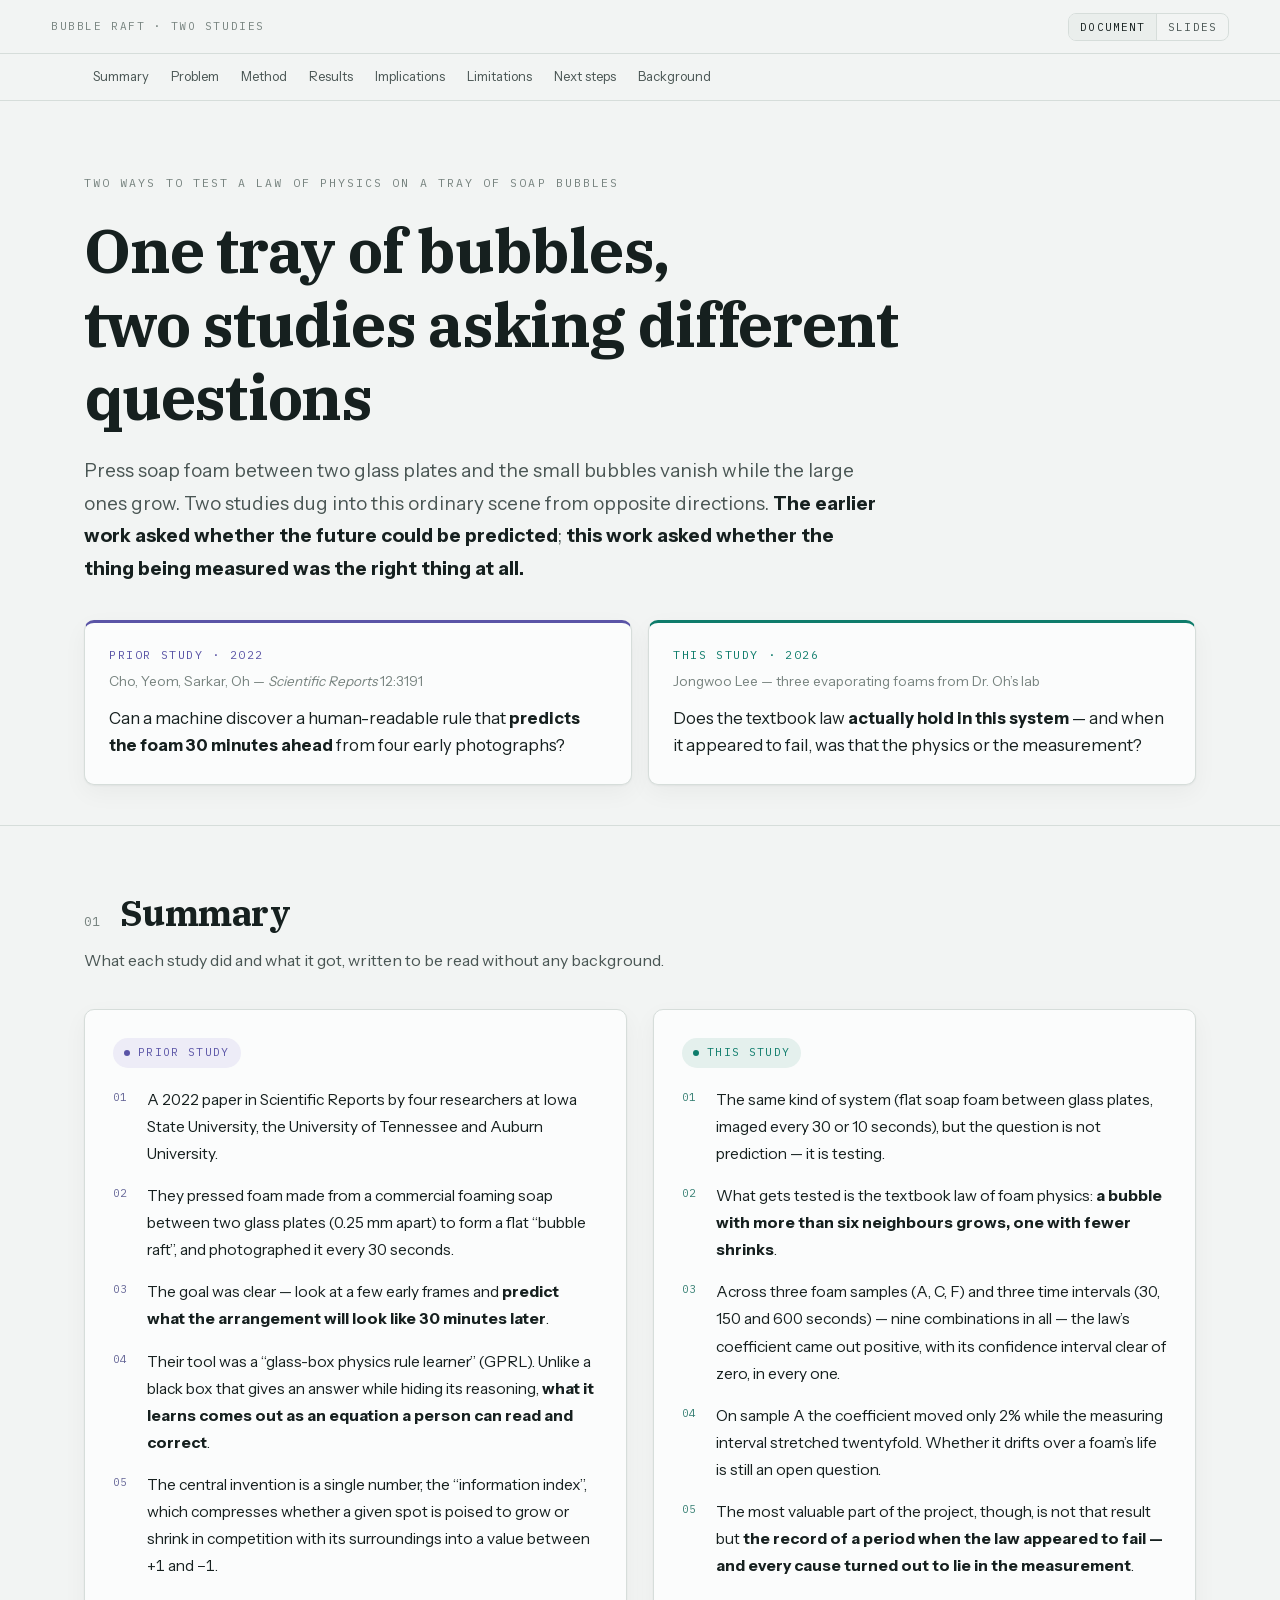
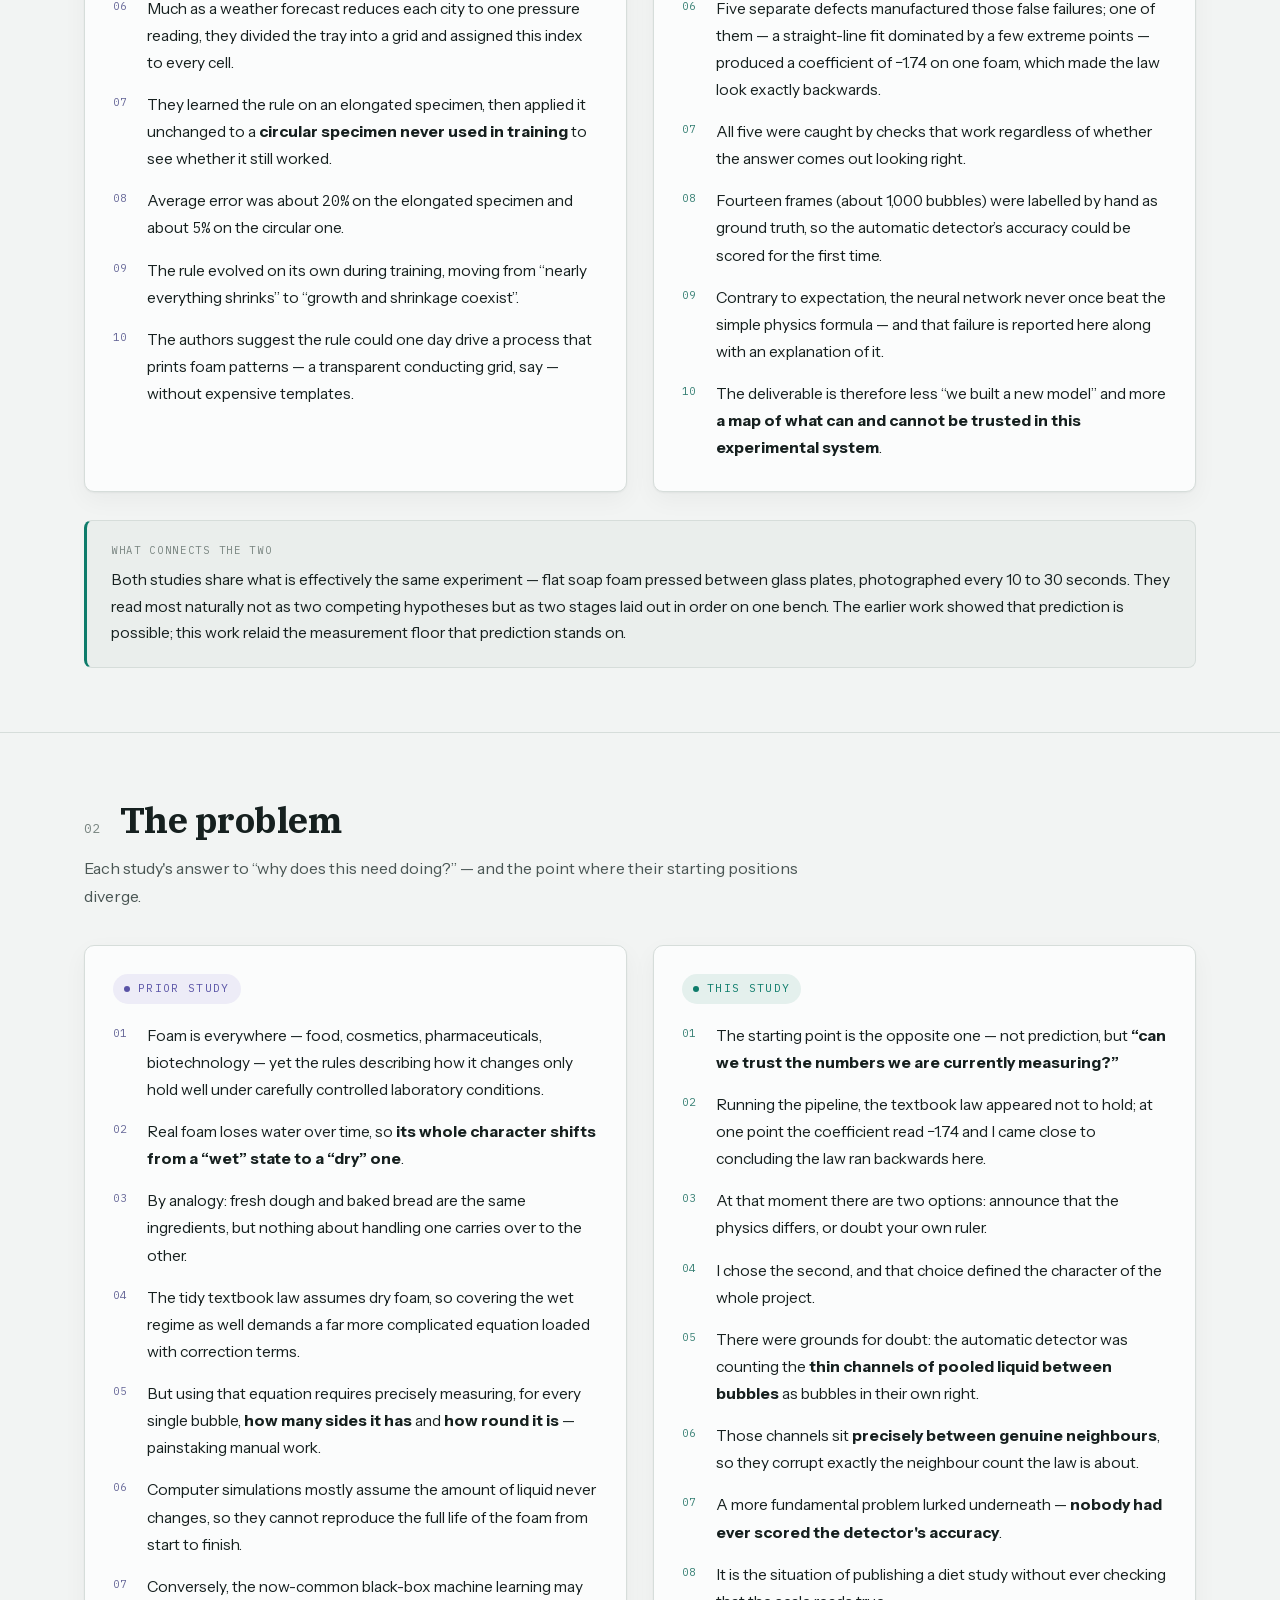
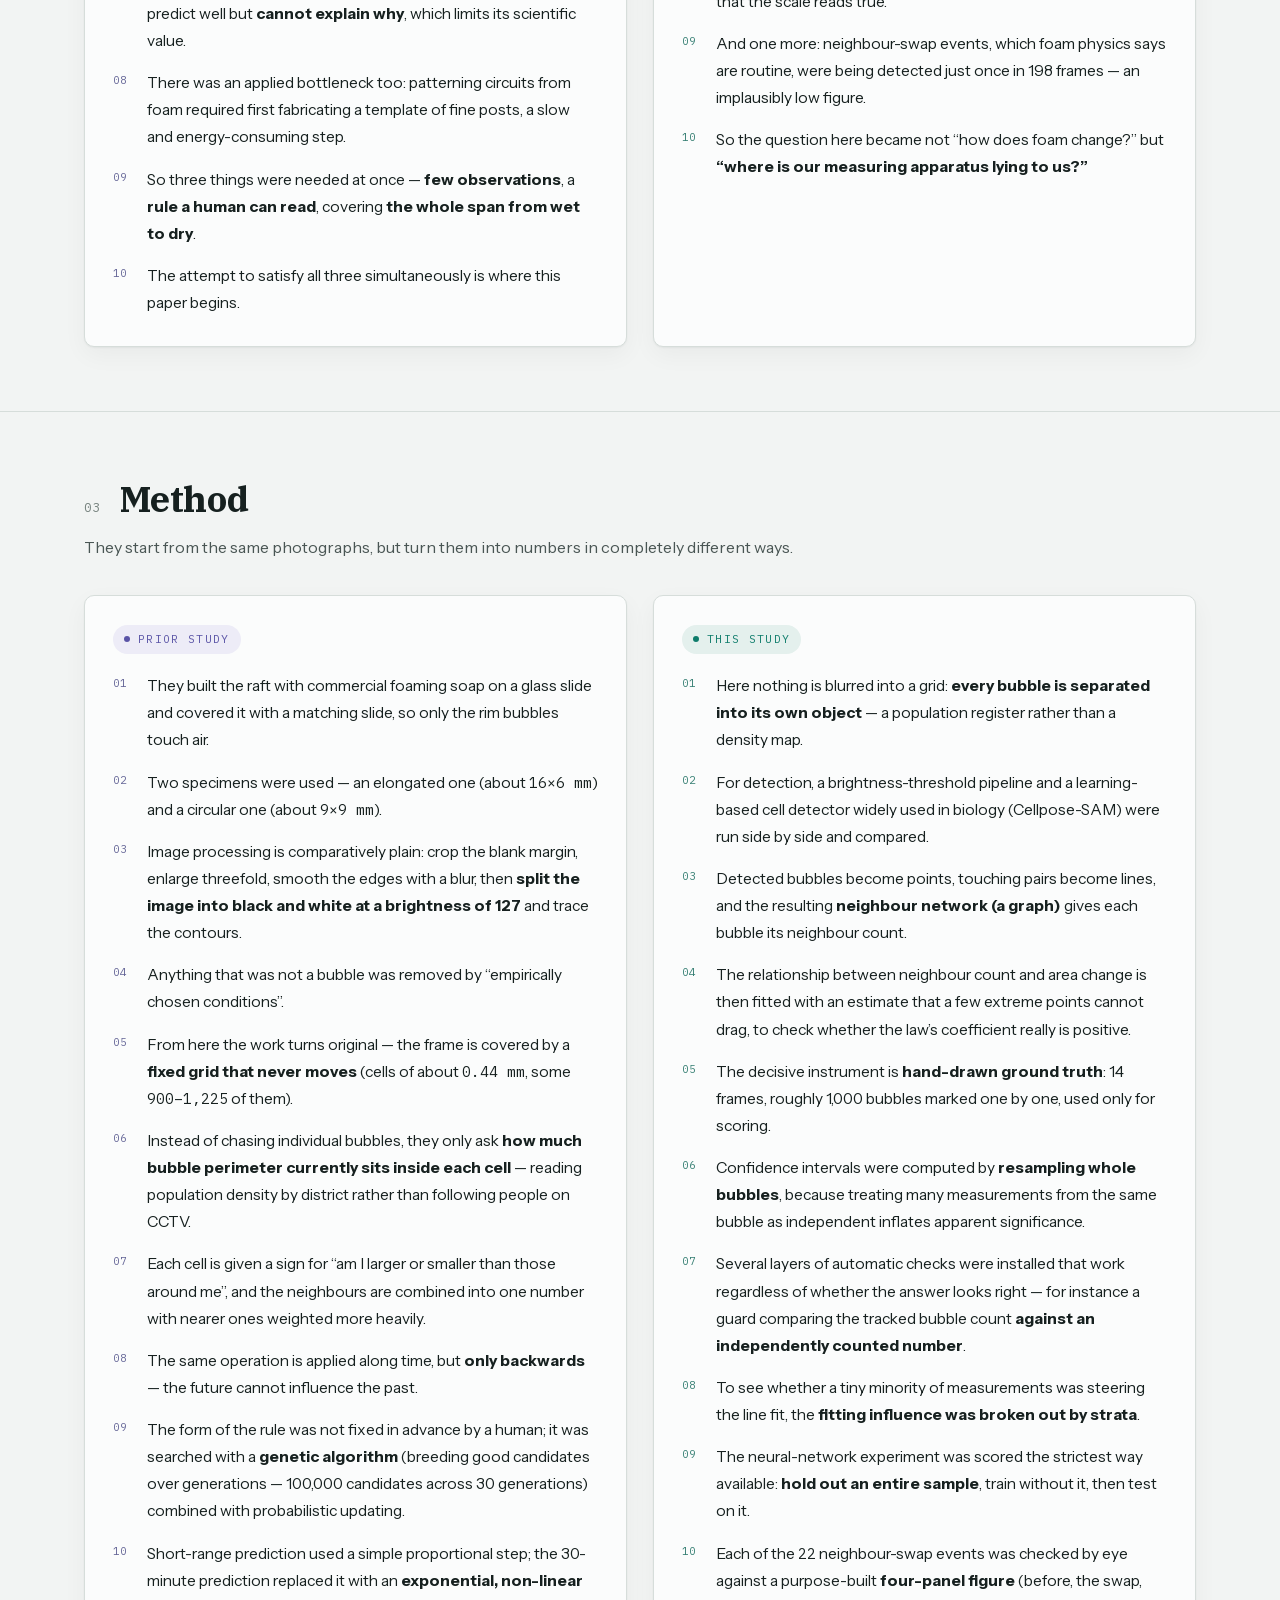
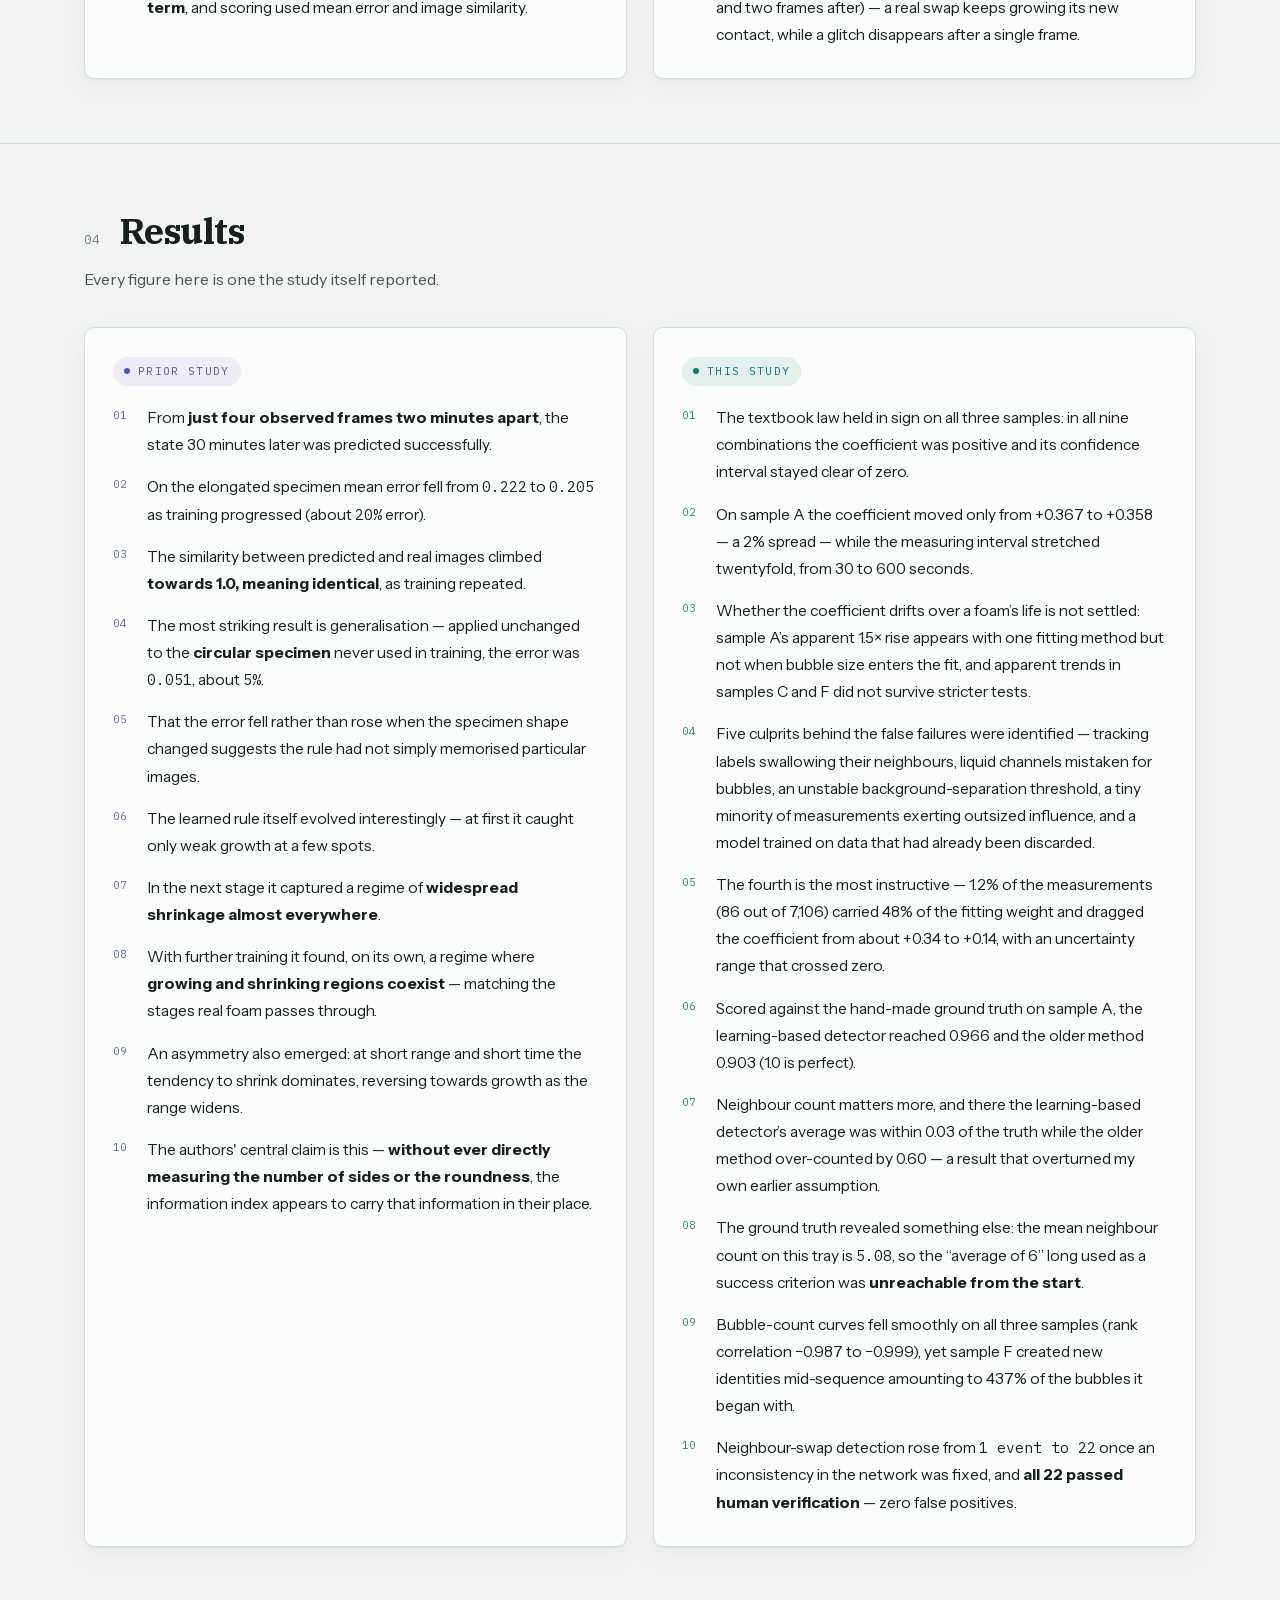
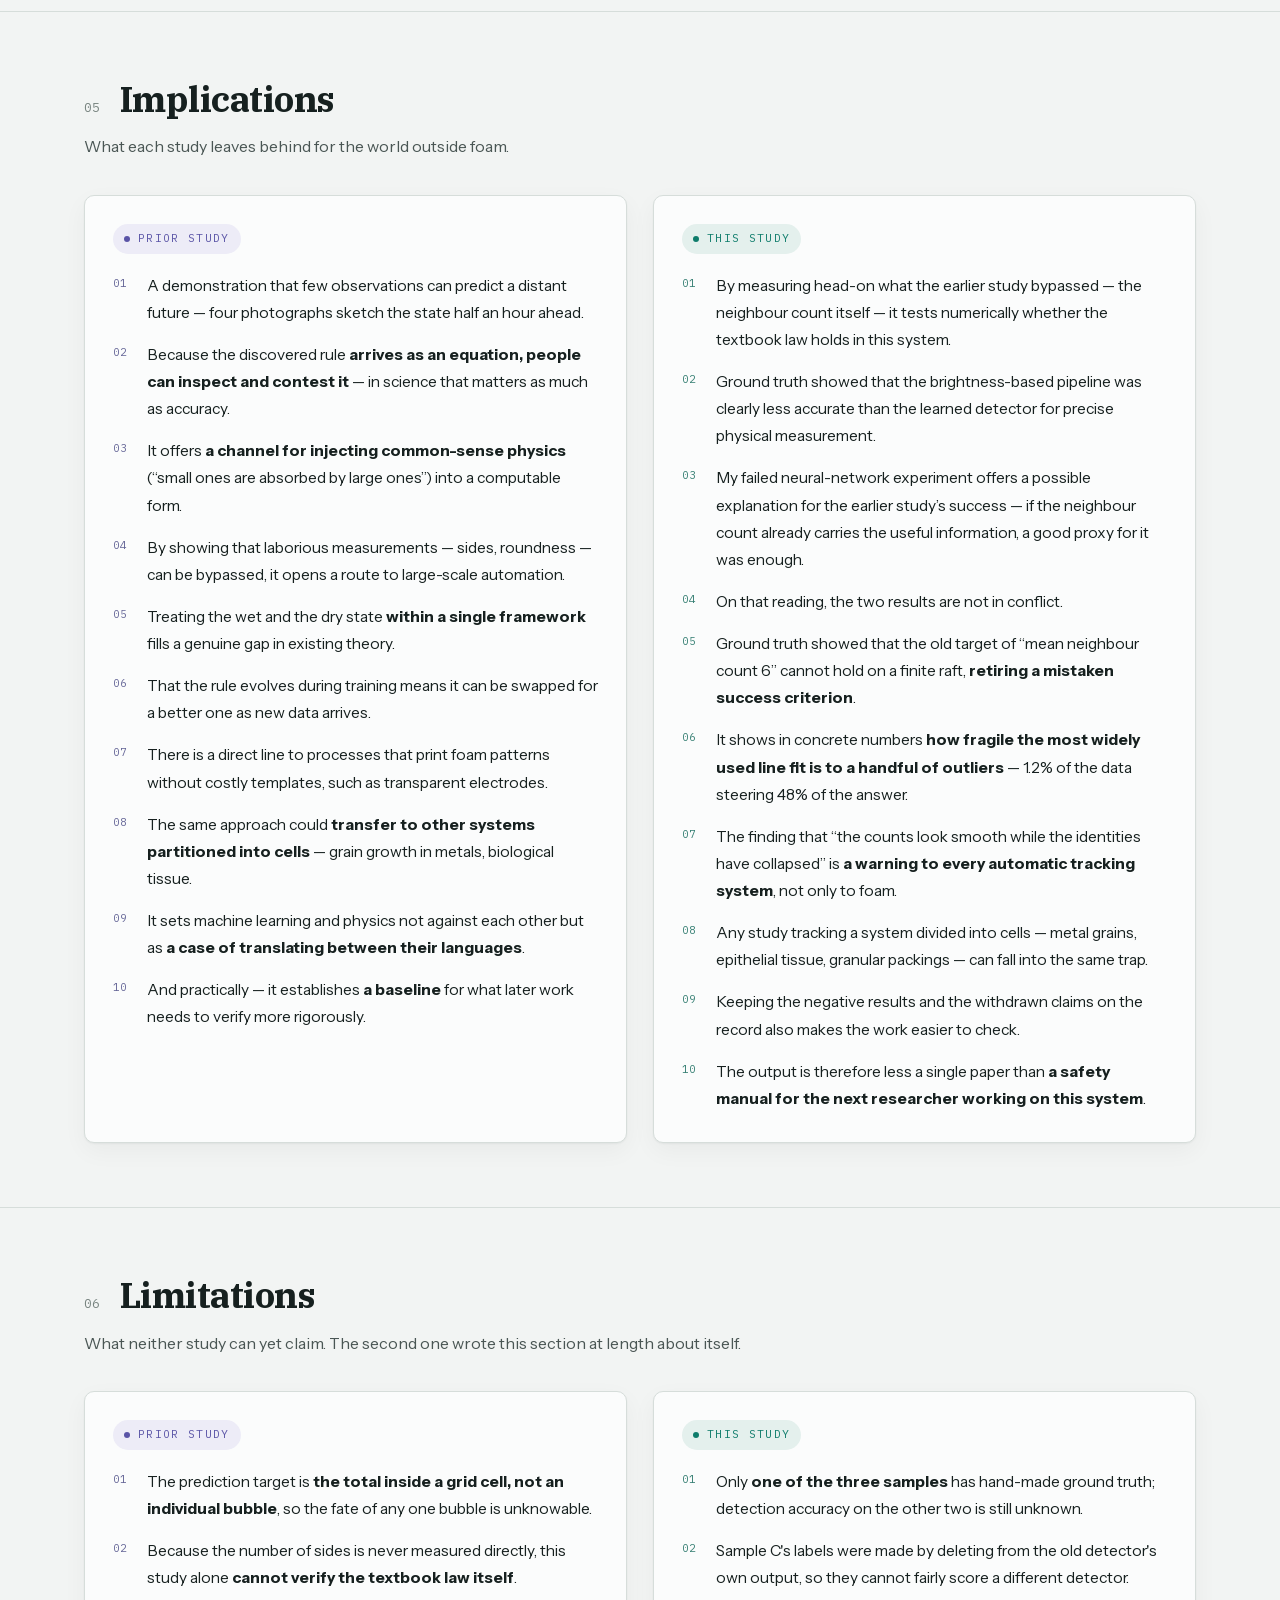
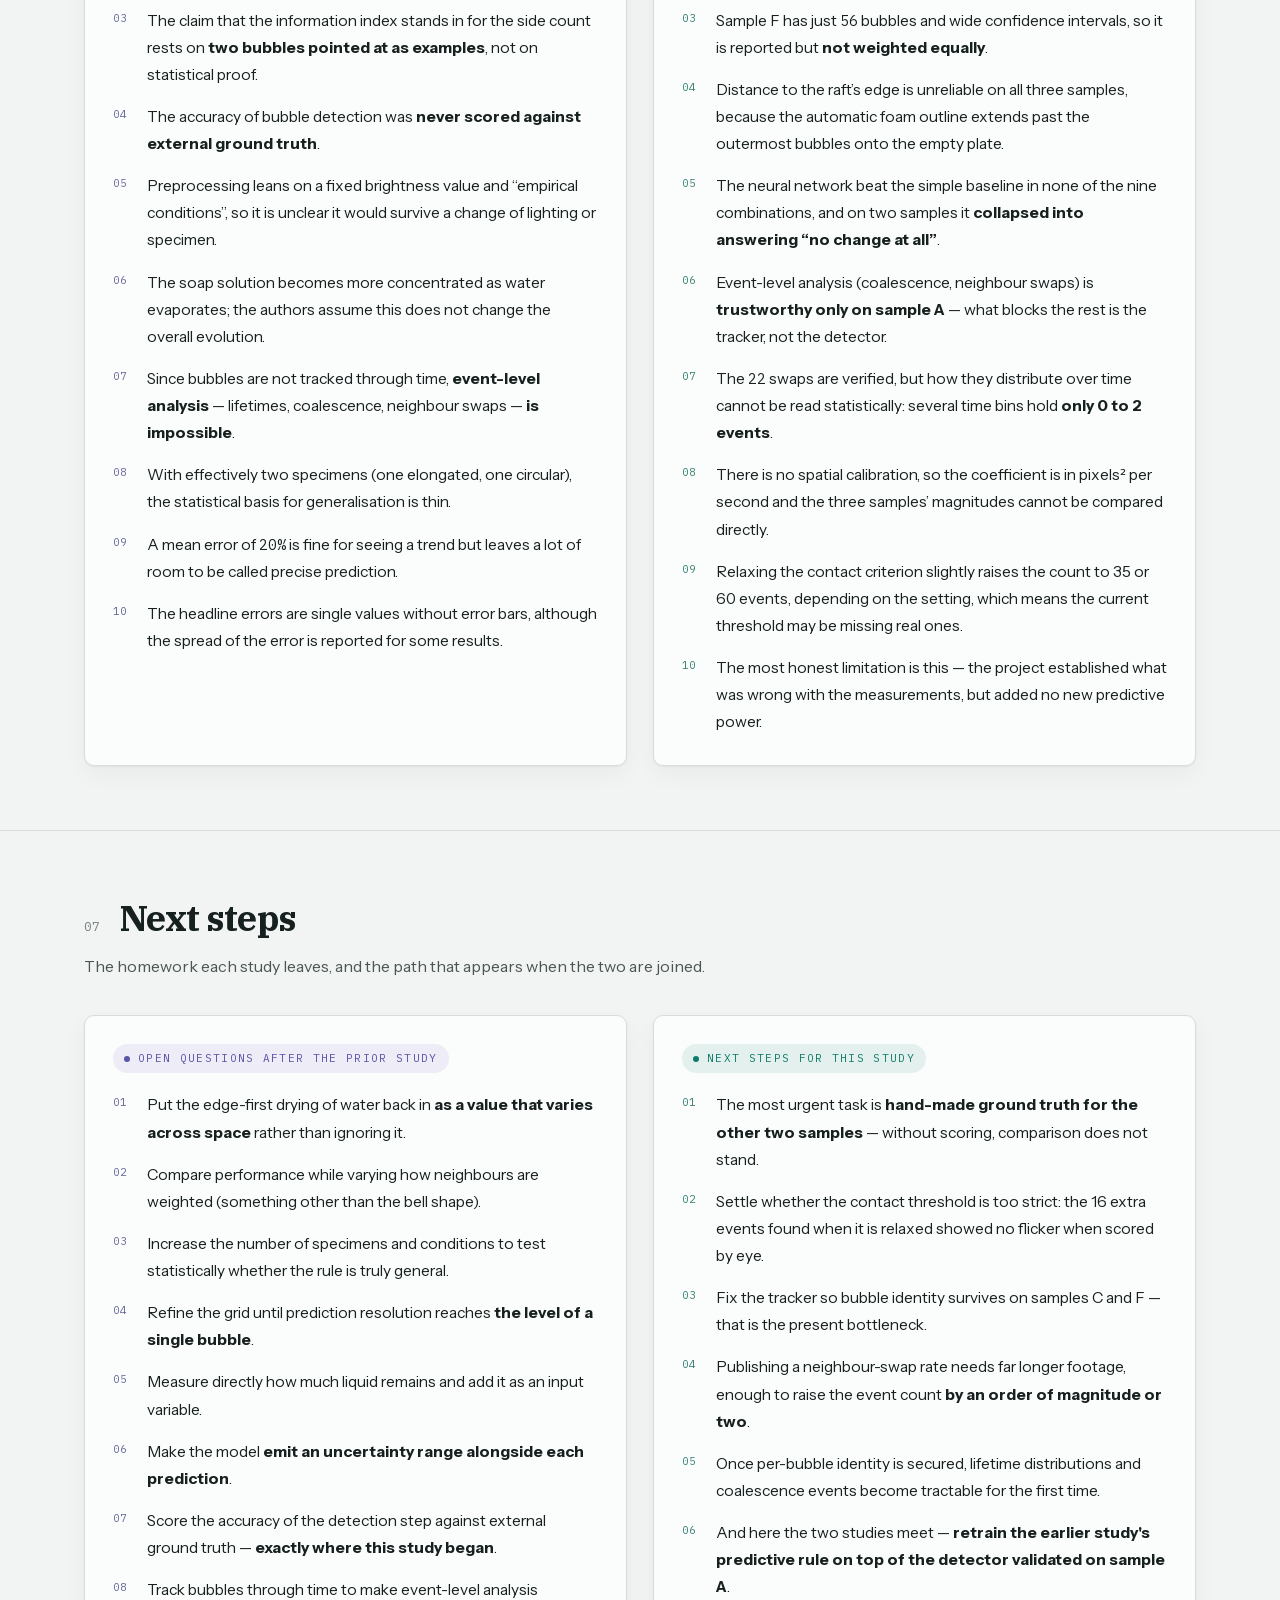
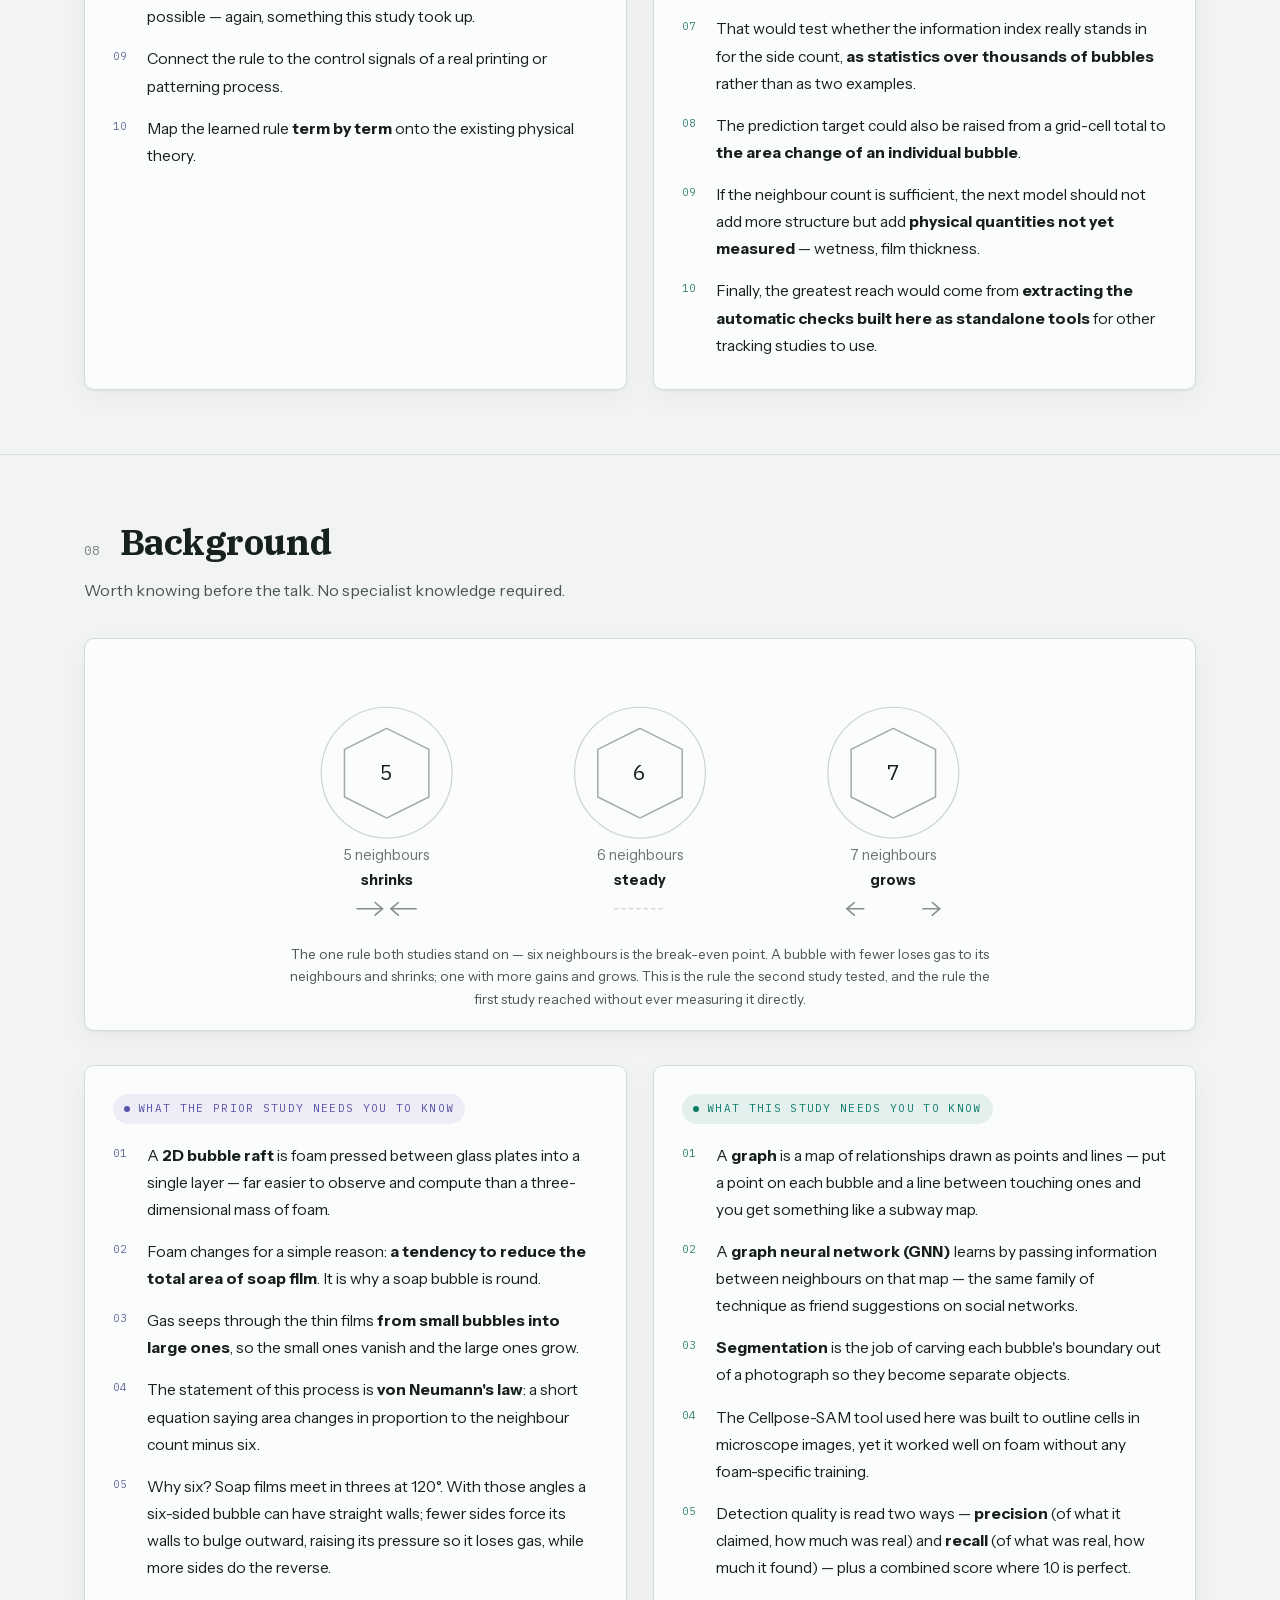
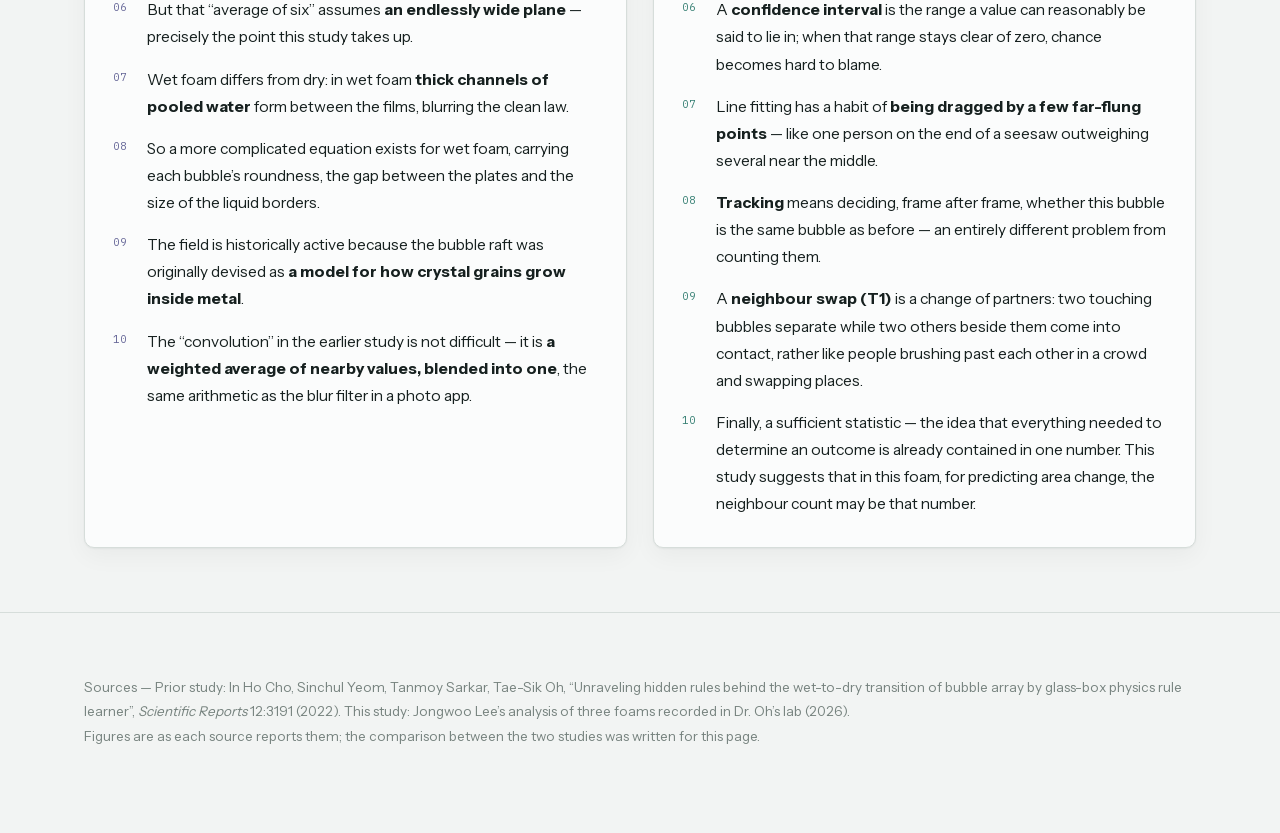
==== commit 4eddaa02: "Accuracy update, new title and full name" ====
--- a/reports/foam-two-studies.html
+++ b/reports/foam-two-studies.html
@@ -346,7 +346,7 @@
 <script>
 (function(){
 "use strict";
-var DATA = {"doc": {"meta": {"eyebrow": {"en": "Two ways to test a law of physics on a tray of soap bubbles"}, "h1": {"en": "One tray of bubbles,<br>two studies asking different questions"}, "lede": {"en": "Press soap foam between two glass plates and the small bubbles vanish while the large ones grow. Two studies dug into this ordinary scene from opposite directions. <strong>The earlier work asked whether the future could be predicted</strong>; <strong>this work asked whether the thing being measured was the right thing at all.</strong>"}, "cardP": {"tag": {"en": "Prior study · 2022"}, "who": {"en": "Cho, Yeom, Sarkar, Oh — <i>Scientific Reports</i> 12:3191"}, "q": {"en": "Can a machine discover a human-readable rule that <em>predicts the foam 30 minutes ahead</em> from four early photographs?"}}, "cardN": {"tag": {"en": "This study · 2026"}, "who": {"en": "J. W. Lee — three evaporating foams from Dr. Oh’s lab"}, "q": {"en": "Does the textbook law <em>actually hold in this system</em> — and when it appeared to fail, was that the physics or the measurement?"}}, "labelP": {"en": "Prior study"}, "labelN": {"en": "This study"}, "nav": {"en": ["Summary", "Problem", "Method", "Results", "Implications", "Limitations", "Next steps", "Background"]}, "mark": {"en": "Bubble raft · two studies"}}, "sections": [{"num": "01", "name": {"en": "Summary"}, "sub": {"en": "What each study did and what it got, written to be read without any background."}, "plabel": null, "nlabel": null, "prior": {"en": ["A 2022 paper in <i>Scientific Reports</i>, written by four researchers from engineering and materials science.", "They pressed foam made from commercial hand soap between two glass plates (<span class='num'>0.25 mm</span> apart) to form a flat “bubble raft”, and photographed it every <span class='num'>30 seconds</span>.", "The goal was clear — look at a few early frames and <b>predict what the arrangement will look like 30 minutes later</b>.", "Their tool was a “glass-box physics rule learner” (GPRL). Unlike a black box that gives an answer while hiding its reasoning, <b>what it learns comes out as an equation a person can read and correct</b>.", "The central invention is a single number, the “information index”, which compresses whether a given spot is poised to grow or shrink in competition with its surroundings into a value between <span class='num'>+1</span> and <span class='num'>−1</span>.", "Much as a weather forecast reduces each city to one pressure reading, they divided the tray into a grid and assigned this index to every cell.", "They learned the rule on an elongated specimen, then applied it unchanged to a <b>circular specimen never used in training</b> to see whether it still worked.", "Average error was about <span class='num'>20%</span> on the elongated specimen and about <span class='num'>5%</span> on the circular one.", "The rule evolved on its own during training, moving from “nearly everything shrinks” to “growth and shrinkage coexist”.", "The authors suggest the rule could one day drive a process that prints foam patterns — a transparent conducting grid, say — without expensive templates."]}, "now": {"en": ["The same kind of system (flat soap foam between glass plates, imaged every 30 or 10 seconds), but the question is not prediction — it is verification.", "What gets verified is the textbook law of foam physics: <b>a bubble with more than six neighbours grows, one with fewer shrinks</b>.", "Across three foam samples (A, C, F) and three time intervals (30, 150 and 600 seconds) — nine combinations in all — the law’s coefficient came out positive, with its confidence interval clear of zero, in every one.", "On sample A the coefficient moved only 2% while the measuring interval stretched twentyfold — yet it is not a constant: it rose 1.5× over the foam’s life, and in sample F it changed sign between a wet early phase and a drier later one.", "The most valuable part of the project, though, is not that result but <b>the record of a period when the law appeared to fail — and every cause turned out to lie in the measurement</b>.", "Five separate defects manufactured those false failures; one of them — a straight-line fit dominated by a few extreme points — produced a coefficient of −1.74 on one foam, which made the law look exactly backwards.", "All five were caught by checks that work regardless of whether the answer comes out looking right.", "Fourteen frames (about 1,000 bubbles) were labelled by hand as ground truth, so the automatic detector’s accuracy could be scored for the first time.", "Contrary to expectation, the neural network never once beat the simple physics formula — and that failure is reported here along with an explanation of it.", "The deliverable is therefore less “we built a new model” and more <b>a map of what can and cannot be trusted in this experimental system</b>."]}}, {"num": "02", "name": {"en": "The problem"}, "sub": {"en": "Each study's answer to “why does this need doing?” — and the point where their starting positions diverge."}, "plabel": null, "nlabel": null, "prior": {"en": ["Foam is everywhere — food, cosmetics, pharmaceuticals, biotechnology — yet the rules describing how it changes only hold well under carefully controlled laboratory conditions.", "Real foam loses water over time, so <b>its whole character shifts from a “wet” state to a “dry” one</b>.", "By analogy: fresh dough and baked bread are the same ingredients, but nothing about handling one carries over to the other.", "The tidy textbook law assumes dry foam, so covering the wet regime as well demands a far more complicated equation loaded with correction terms.", "But using that equation requires precisely measuring, for every single bubble, <b>how many sides it has</b> and <b>how round it is</b> — painstaking manual work.", "Computer simulations mostly assume the amount of liquid never changes, so they cannot reproduce the full life of the foam from start to finish.", "Conversely, the now-common black-box machine learning may predict well but <b>cannot explain why</b>, which limits its scientific value.", "There was an applied bottleneck too: patterning circuits from foam required first machining a template of fine pillars, a slow and expensive step.", "So three things were needed at once — <b>few observations</b>, a <b>rule a human can read</b>, covering <b>the whole span from wet to dry</b>.", "The attempt to satisfy all three simultaneously is where this paper begins."]}, "now": {"en": ["The starting point is the opposite one — not prediction, but <b>“can we trust the numbers we are currently measuring?”</b>", "Running the pipeline, the textbook law appeared not to hold; at one point the coefficient read −1.74 and I came close to concluding the law ran backwards here.", "At that moment there are two options: announce that the physics differs, or doubt your own ruler.", "I chose the second, and that choice defined the character of the whole project.", "There were grounds for doubt: the automatic detector was counting the <b>thin channels of pooled liquid between bubbles</b> as bubbles in their own right.", "Those channels sit <b>precisely between genuine neighbours</b>, so they corrupt exactly the neighbour count the law is about.", "A more fundamental problem lurked underneath — <b>nobody had ever scored the detector's accuracy</b>.", "It is the situation of publishing a diet study without ever checking that the scale reads true.", "And one more: neighbour-swap events, which foam physics says are routine, were being detected just <span class='num'>once</span> in <span class='num'>198</span> frames — a physically impossible figure.", "So the question here became not “how does foam change?” but <b>“where is our measuring apparatus lying to us?”</b>"]}}, {"num": "03", "name": {"en": "Method"}, "sub": {"en": "They start from the same photographs, but turn them into numbers in completely different ways."}, "plabel": null, "nlabel": null, "prior": {"en": ["They built the raft with commercial foaming soap on a glass slide and covered it with a matching slide, so only the rim bubbles touch air.", "Two specimens were used — an elongated one (about <span class='num'>16×6 mm</span>) and a circular one (about <span class='num'>9×9 mm</span>).", "Image processing is comparatively plain: crop the blank margin, enlarge threefold, smooth the edges with a blur, then <b>split the image into black and white at a brightness of 127</b> and trace the contours.", "Anything that was not a bubble was removed by “empirically chosen conditions”.", "From here the work turns original — the frame is covered by a <b>fixed grid that never moves</b> (cells of about <span class='num'>0.44 mm</span>, some <span class='num'>900–1,225</span> of them).", "Instead of chasing individual bubbles, they only ask <b>how much bubble perimeter currently sits inside each cell</b> — reading population density by district rather than following people on CCTV.", "Each cell is given a sign for “am I larger or smaller than those around me”, and the neighbours are combined into one number with nearer ones weighted more heavily.", "The same operation is applied along time, but <b>only backwards</b> — the future cannot influence the past.", "The form of the rule was not fixed in advance by a human; it was searched with a <b>genetic algorithm</b> (breeding good candidates over generations — 100,000 candidates across 30 generations) combined with probabilistic updating.", "Short-range prediction used a simple proportional step; the 30-minute prediction replaced it with an <b>exponential, non-linear term</b>, and scoring used mean error and image similarity."]}, "now": {"en": ["Here nothing is blurred into a grid: <b>every bubble is separated into its own object</b> — a population register rather than a density map.", "For detection, a brightness-threshold pipeline and a learning-based cell detector widely used in biology (Cellpose) were <b>run side by side and compared</b>.", "Detected bubbles become points, touching pairs become lines, and the resulting <b>neighbour network (a graph)</b> gives each bubble its neighbour count.", "The relationship between neighbour count and area change is then fitted with an estimate that a few extreme points cannot drag, to check whether the law’s coefficient really is positive.", "The decisive instrument is <b>hand-drawn ground truth</b>: 14 frames, roughly 1,000 bubbles marked one by one, used only for scoring.", "Confidence intervals were computed by <b>resampling whole bubbles</b>, because treating many measurements from the same bubble as independent inflates apparent significance.", "Several layers of automatic checks were installed that work regardless of whether the answer looks right — for instance a guard comparing the tracked bubble count <b>against an independently counted number</b>.", "To see whether a tiny minority of measurements was steering the line fit, the <b>fitting influence was broken out by strata</b>.", "The neural-network experiment was scored the strictest way available: <b>hold out an entire sample</b>, train without it, then test on it.", "Each of the <span class='num'>22</span> neighbour-swap events was checked by eye against a purpose-built <b>four-panel figure</b> (before, the swap, and two frames after) — a real swap keeps growing its new contact, while a glitch disappears after a single frame."]}}, {"num": "04", "name": {"en": "Results"}, "sub": {"en": "Every figure here is one the study itself reported."}, "plabel": null, "nlabel": null, "prior": {"en": ["From <b>just four observed frames two minutes apart</b>, the state 30 minutes later was predicted successfully.", "On the elongated specimen mean error fell from <span class='num'>0.222</span> to <span class='num'>0.205</span> as training progressed (about <span class='num'>20%</span> error).", "The similarity between predicted and real images climbed <b>towards 1.0, meaning identical</b>, as training repeated.", "The most striking result is generalisation — applied unchanged to the <b>circular specimen</b> never used in training, the error was <span class='num'>0.051</span>, about <span class='num'>5%</span>.", "That the error fell rather than rose when the specimen shape changed suggests the rule had not simply memorised particular images.", "The learned rule itself evolved interestingly — at first it caught only weak growth at a few spots.", "In the next stage it captured a regime of <b>widespread shrinkage almost everywhere</b>.", "With further training it found, on its own, a regime where <b>growing and shrinking regions coexist</b> — matching the stages real foam passes through.", "An asymmetry also emerged: at short range and short time the tendency to shrink dominates, reversing towards growth as the range widens.", "The authors' central claim is this — <b>without ever directly measuring the number of sides or the roundness</b>, the information index appears to carry that information in their place."]}, "now": {"en": ["The textbook law held on all three samples, and <b>in all nine combinations the confidence interval stayed clear of zero</b> — meaning chance does not explain it.", "On sample A the coefficient moved only from +0.367 to +0.358 — a 2% spread — while the measuring interval stretched twentyfold, from 30 to 600 seconds.", "The coefficient is not a constant of each foam, though: sample A’s rose 1.5× from the first to the last third of its life, sample C’s fell 1.5×, and sample F’s was negative during its wet first third and about +1.6 afterwards.", "Five culprits behind the false failures were identified — tracking labels swallowing their neighbours, liquid channels mistaken for bubbles, an unstable background-separation threshold, a tiny minority of measurements exerting outsized influence, and a model trained on data that had already been discarded.", "The fourth is the most instructive — 1.2% of the measurements (86 out of 7,106) carried 48% of the fitting weight and dragged the coefficient from about +0.34 to +0.14, with an uncertainty range that crossed zero.", "Scored against the hand-made ground truth, the learning-based detector reached <span class='num'>0.966</span> and the older method <span class='num'>0.903</span> (1.0 is perfect).", "Neighbour count matters more, and there the learning-based detector was within 0.03 of the truth while the older method over-counted by 0.60 — a result that overturned my own earlier assumption.", "The ground truth revealed something else: the mean neighbour count on this tray is <span class='num'>5.08</span>, so the “average of 6” long used as a success criterion was <b>unreachable from the start</b>.", "Bubble-count curves fell smoothly on all three samples (rank correlation −0.987 to −0.999), yet sample F created new identities mid-sequence amounting to 437% of the bubbles it began with.", "Neighbour-swap detection rose from <span class='num'>1 event to 22</span> once an inconsistency in the network was fixed, and <b>all 22 passed human verification</b> — zero false positives."]}}, {"num": "05", "name": {"en": "Implications"}, "sub": {"en": "What each study leaves behind for the world outside foam."}, "plabel": null, "nlabel": null, "prior": {"en": ["A demonstration that few observations can predict a distant future — four photographs sketch the state half an hour ahead.", "Because the discovered rule <b>arrives as an equation, people can inspect and contest it</b> — in science that matters as much as accuracy.", "It offers <b>a channel for injecting common-sense physics</b> (“small ones are absorbed by large ones”) into a computable form.", "By showing that laborious measurements — sides, roundness — can be bypassed, it opens a route to large-scale automation.", "Treating the wet and the dry state <b>within a single framework</b> fills a genuine gap in existing theory.", "That the rule evolves during training means it can be swapped for a better one as new data arrives.", "There is a direct line to processes that print foam patterns without costly templates, such as transparent electrodes.", "The same approach could <b>transfer to other systems partitioned into cells</b> — grain growth in metals, biological tissue.", "It sets machine learning and physics not against each other but as <b>a case of translating between their languages</b>.", "And practically — it establishes <b>a baseline</b> for what later work needs to verify more rigorously."]}, "now": {"en": ["By measuring head-on what the earlier study bypassed — the neighbour count itself — it <b>settles numerically, for the first time in this system, whether the textbook law holds</b>.", "Ground truth proved that carving bubbles out with a single brightness threshold is <b>not good enough for precise physical measurement</b>.", "My failed neural-network experiment actually explains the earlier study’s success — once you know the neighbour count, further structural information is redundant, so capturing a good proxy for it was always enough.", "The two results are therefore not in conflict but <b>two faces of the same principle</b>.", "Ground truth showed that the old target of “mean neighbour count 6” cannot hold on a finite raft, <b>retiring a mistaken success criterion</b>.", "It shows in concrete numbers <b>how fragile the most widely used line fit is to a handful of outliers</b> — 1.2% of the data steering 48% of the answer.", "The finding that “the counts look smooth while the identities have collapsed” is <b>a warning to every automatic tracking system</b>, not only to foam.", "Any study tracking a system divided into cells — metal grains, epithelial tissue, granular packings — can fall into the same trap.", "Above all, <b>keeping the negative results and the retracted claims on the record</b> is itself a model of reproducible research.", "The output is therefore less a single paper than <b>a safety manual for the next researcher working on this system</b>."]}}, {"num": "06", "name": {"en": "Limitations"}, "sub": {"en": "What neither study can yet claim. The second one wrote this section at length about itself."}, "plabel": null, "nlabel": null, "prior": {"en": ["The prediction target is <b>the total inside a grid cell, not an individual bubble</b>, so the fate of any one bubble is unknowable.", "Because the number of sides is never measured directly, this study alone <b>cannot verify the textbook law itself</b>.", "The claim that the information index stands in for the side count rests on <b>two bubbles pointed at as examples</b>, not on statistical proof.", "The accuracy of bubble detection was <b>never scored against external ground truth</b>.", "Preprocessing leans on a fixed brightness value and “empirical conditions”, so it is unclear it would survive a change of lighting or specimen.", "The effect of the soap solution changing as water evaporates is <b>explicitly ignored for simplicity</b>.", "Since bubbles are not tracked through time, <b>event-level analysis</b> — lifetimes, coalescence, neighbour swaps — <b>is impossible</b>.", "With effectively two specimens (one elongated, one circular), the statistical basis for generalisation is thin.", "A mean error of <span class='num'>20%</span> is fine for seeing a trend but leaves a lot of room to be called precise prediction.", "Results are largely presented as <b>single point values</b>, without accompanying error bars or confidence intervals."]}, "now": {"en": ["Only <b>one of the three samples</b> has hand-made ground truth; detection accuracy on the other two is still unknown.", "Sample C's labels were made by deleting from the old detector's own output, so they cannot fairly score a different detector.", "Sample F has just <span class='num'>56</span> bubbles and wide confidence intervals, so it is reported but <b>not weighted equally</b>.", "Distance to the raft’s edge is unreliable on all three samples, because the automatic foam outline extends past the outermost bubbles onto the empty plate.", "The neural network beat the simple baseline in none of the nine combinations, and on two samples it <b>collapsed into answering “no change at all”</b>.", "Event-level analysis (coalescence, neighbour swaps) is <b>trustworthy only on sample A</b> — what blocks the rest is the tracker, not the detector.", "The <span class='num'>22</span> swaps are verified, but how they distribute over time cannot be read statistically: several time bins hold <b>only 0 to 2 events</b>.", "There is no spatial calibration, so the coefficient is in pixels² per second and the three samples’ magnitudes cannot be compared directly.", "Relaxing the contact criterion slightly raises the count to <span class='num'>35–60</span> events, which means <b>the current threshold may be missing real ones</b>.", "The most honest limitation is this — the project established what was wrong with the measurements, but added no new predictive power."]}}, {"num": "07", "name": {"en": "Next steps"}, "sub": {"en": "The homework each study leaves, and the path that appears when the two are joined."}, "plabel": {"en": "Homework left by the prior study"}, "nlabel": {"en": "Next steps for this study"}, "prior": {"en": ["Put the edge-first drying of water back in <b>as a value that varies across space</b> rather than ignoring it.", "Compare performance while varying how neighbours are weighted (something other than the bell shape).", "Increase the number of specimens and conditions to test statistically whether the rule is truly general.", "Refine the grid until prediction resolution reaches <b>the level of a single bubble</b>.", "Measure directly how much liquid remains and add it as an input variable.", "Make the model <b>emit an uncertainty range alongside each prediction</b>.", "Score the accuracy of the detection step against external ground truth — <b>exactly where this study began</b>.", "Track bubbles through time to make event-level analysis possible — again, something this study took up.", "Connect the rule to the control signals of a real printing or patterning process.", "Map the learned rule <b>term by term</b> onto the existing physical theory."]}, "now": {"en": ["The most urgent task is <b>hand-made ground truth for the other two samples</b> — without scoring, comparison does not stand.", "Formally verify the <span class='num'>16</span> events that appear when the contact criterion is relaxed, and settle whether the current threshold is too strict.", "Fix the tracker so bubble identity survives on samples C and F — that is the present bottleneck.", "Publishing a neighbour-swap rate needs far longer footage, enough to raise the event count <b>by an order of magnitude or two</b>.", "Once per-bubble identity is secured, lifetime distributions and coalescence events become tractable for the first time.", "And here the two studies meet — <b>retrain the earlier study's predictive rule on top of the verified detector</b>.", "That would test whether the information index really stands in for the side count, <b>as statistics over thousands of bubbles</b> rather than as two examples.", "The prediction target could also be raised from a grid-cell total to <b>the area change of an individual bubble</b>.", "If the neighbour count is sufficient, the next model should not add more structure but add <b>physical quantities not yet measured</b> — wetness, film thickness.", "Finally, the greatest reach would come from <b>extracting the automatic checks built here as standalone tools</b> for other tracking studies to use."]}}, {"num": "08", "name": {"en": "Background"}, "sub": {"en": "Worth knowing before the talk. No specialist knowledge required."}, "plabel": {"en": "What the prior study needs you to know"}, "nlabel": {"en": "What this study needs you to know"}, "prior": {"en": ["A <b>2D bubble raft</b> is foam pressed between glass plates into a single layer — far easier to observe and compute than a three-dimensional mass of foam.", "Foam changes for a simple reason: <b>a tendency to reduce the total area of soap film</b>. It is why a soap bubble is round.", "Gas seeps through the thin films <b>from small bubbles into large ones</b>, so the small ones vanish and the large ones grow.", "The statement of this process is <b>von Neumann's law</b>: a short equation saying area changes in proportion to the neighbour count minus six.", "Why six? Because the hexagon is the most stable shape that tiles a plane without gaps — <b>the same reason honeycomb is hexagonal</b>.", "But that “average of six” assumes <b>an endlessly wide plane</b> — precisely the point this study takes up.", "Wet foam differs from dry: in wet foam <b>thick channels of pooled water</b> form between the films, blurring the clean law.", "So a <b>much more complicated equation</b> exists for wet foam, carrying curvature, height, film thickness and roundness.", "The field is historically active because the bubble raft was originally devised as <b>a model for how crystal grains grow inside metal</b>.", "The “convolution” in the earlier study is not difficult — it is <b>a weighted average of nearby values, blended into one</b>, the same arithmetic as the blur filter in a photo app."]}, "now": {"en": ["A <b>graph</b> is a map of relationships drawn as points and lines — put a point on each bubble and a line between touching ones and you get something like a subway map.", "A <b>graph neural network (GNN)</b> learns by passing information between neighbours on that map — the same family of technique as friend suggestions on social networks.", "<b>Segmentation</b> is the job of carving each bubble's boundary out of a photograph so they become separate objects.", "The Cellpose tool used here was <b>built to count cells under a microscope</b>, yet it worked well on foam without any foam-specific training.", "Detection quality is read two ways — <b>precision</b> (of what it claimed, how much was real) and <b>recall</b> (of what was real, how much it found) — plus a combined score where 1.0 is perfect.", "A <b>confidence interval</b> is the range a value can reasonably be said to lie in; when that range stays clear of zero, chance becomes hard to blame.", "Line fitting has a habit of <b>being dragged by a few far-flung points</b> — like one person on the end of a seesaw outweighing several near the middle.", "<b>Tracking</b> means deciding, frame after frame, whether this bubble is the same bubble as before — an entirely different problem from counting them.", "A <b>neighbour swap (T1)</b> is a change of partners: two touching bubbles separate while two others beside them come into contact, rather like people brushing past each other in a crowd and swapping places.", "Finally, a <b>sufficient statistic</b> — the idea that everything needed to determine an outcome is already contained in one number. This study argues that in this foam, <b>the neighbour count is that number</b>."]}}], "figure": {"cap": {"en": "The one rule both studies stand on — six neighbours is the break-even point. A bubble with fewer loses gas to its neighbours and shrinks; one with more gains and grows. This is the rule the second study verified, and the rule the first study reached <em>without ever measuring it directly</em>."}, "labels": {"en": ["5 neighbours", "6 neighbours", "7 neighbours", "shrinks", "steady", "grows"]}}, "bridge": {"lbl": {"en": "What connects the two"}, "p": {"en": "Both studies share what is effectively the same experiment — flat soap foam pressed between glass plates, photographed every 10 to 30 seconds. They read most naturally not as two competing hypotheses but as two stages laid out in order on one bench. The earlier work showed that prediction is possible; this work relaid the measurement floor that prediction stands on."}}, "footer": {"en": "Sources — Prior study: In Ho Cho, Sinchul Yeom, Tanmoy Sarkar, Tae-Sik Oh, “Unraveling hidden rules behind the wet-to-dry transition of bubble array by glass-box physics rule learner”, <i>Scientific Reports</i> 12:3191 (2022). This study: J. W. Lee’s analysis of three foams recorded in Dr. Oh’s lab (2026).<br>Figures are as each source reports them; the comparison between the two studies was written for this page."}}, "deck": {"ui": {"hint": {"en": "← → or swipe"}, "prev": {"en": "Previous slide"}, "next": {"en": "Next slide"}, "goto": {"en": "Go to slide"}}, "slides": [{"chip": {"en": "01 / The stage"}, "h1": {"en": "One tray of bubbles,<br><span class='hp'>two studies</span>, <span class='hl'>two different questions</span>"}, "sub": {"en": "Soap foam pressed between two glass plates loses its <b>small bubbles while the large ones grow</b>. The deciding factor is the neighbour count — fewer than six and a bubble loses gas, more than six and it gains."}, "figtitle": {"en": "Figure 1 · Coarsening simulation"}, "legend": {"en": ["&gt; 6 · grows", "&lt; 6 · shrinks", "= 6 · steady"]}, "figfoot": {"en": "The number inside each circle is that bubble's <b>current neighbour count</b>. When a neighbour disappears the counts around it change, so a bubble that was growing can start to shrink."}, "qp": {"k": {"en": "Prior study · 2022"}, "t": {"en": "“Can we predict what happens next?”"}, "g": {"en": "Four photographs, 30 minutes ahead"}}, "qn": {"k": {"en": "This study · 2026"}, "t": {"en": "“Are we measuring the right thing?”"}, "g": {"en": "Verifying the law itself, numerically"}}}, {"chip": {"en": "02 / Method"}, "h1": {"en": "Same photograph — read it as a <span class='hp'>density map</span><br>or as a <span class='hl'>population register</span>?"}, "sub": {"en": "The two studies part ways at the first step — turning a photograph into numbers. <b>The left never counts bubbles, only district totals</b>; <b>the right separates every bubble and links its neighbours.</b>"}, "figtitleP": {"en": "Prior study · fixed grid + information index"}, "figfootP": {"en": "Rather than chasing bubbles, a <b>grid that never moves</b> is laid over the frame, and each cell is summarised by one number: is this a place that will grow or shrink? The side count is never measured."}, "figtitleN": {"en": "This study · segmentation + neighbour graph"}, "figfootN": {"en": "Each bubble's boundary is carved out into a <b>separate object</b>, touching pairs are linked, and <b>the neighbours are counted directly</b> — the law cannot be verified without that number."}}, {"chip": {"en": "03 / Results"}, "h1": {"en": "The apparent failures came from the measurement, not the law"}, "sub": {"en": "86 measurements — 1.2% of the total — carried 48% of a least-squares fit and dragged K from +0.34 to +0.14, with an uncertainty range crossing zero. The figure replays that."}, "figtitle": {"en": "Figure 2 · How a few outliers drag the line"}, "axisX": {"en": "neighbours − 6  →"}, "axisY": {"en": "← area change"}, "caps": {"en": ["Normal measurements — more neighbours, more growth, exactly as the law says", "86 giant flickering bubbles enter the fit (1.2% of the data)", "The line flattens — K falls to +0.14 and can no longer be told apart from zero", "Remove the outliers…", "The line returns — the measurement moved, not the physics"]}, "tiles": [{"v": "9", "suffix": " / 9", "dec": 0, "prefix": "", "k": {"en": "<b>The law holds in every cell</b><br>confidence intervals clear of zero"}}, {"v": "2", "suffix": "%", "dec": 0, "prefix": "±", "k": {"en": "Foam A: a twentyfold longer interval<br>moves K by just 2%"}}, {"v": "0.60", "suffix": "", "dec": 2, "prefix": "+", "warn": true, "k": {"en": "Neighbours <b>over-counted by the old detector</b><br>(the learned one: +0.03)"}}, {"v": "22", "suffix": "", "dec": 0, "prefix": "1 → ", "k": {"en": "<b>Neighbour swaps detected</b><br>all 22 verified by eye"}}], "verdict": {"en": "The prior study succeeded at prediction by going around the side count; this study measures it directly, tests the law, and offers a reason the detour worked — the answer was already contained in that one number, the neighbour count."}}]}};
+var DATA = {"doc": {"meta": {"eyebrow": {"en": "Two ways to test a law of physics on a tray of soap bubbles"}, "h1": {"en": "One tray of bubbles,<br>two studies asking different questions"}, "lede": {"en": "Press soap foam between two glass plates and the small bubbles vanish while the large ones grow. Two studies dug into this ordinary scene from opposite directions. <strong>The earlier work asked whether the future could be predicted</strong>; <strong>this work asked whether the thing being measured was the right thing at all.</strong>"}, "cardP": {"tag": {"en": "Prior study · 2022"}, "who": {"en": "Cho, Yeom, Sarkar, Oh — <i>Scientific Reports</i> 12:3191"}, "q": {"en": "Can a machine discover a human-readable rule that <em>predicts the foam 30 minutes ahead</em> from four early photographs?"}}, "cardN": {"tag": {"en": "This study · 2026"}, "who": {"en": "Jongwoo Lee — three evaporating foams from Dr. Oh’s lab"}, "q": {"en": "Does the textbook law <em>actually hold in this system</em> — and when it appeared to fail, was that the physics or the measurement?"}}, "labelP": {"en": "Prior study"}, "labelN": {"en": "This study"}, "nav": {"en": ["Summary", "Problem", "Method", "Results", "Implications", "Limitations", "Next steps", "Background"]}, "mark": {"en": "Bubble raft · two studies"}}, "sections": [{"num": "01", "name": {"en": "Summary"}, "sub": {"en": "What each study did and what it got, written to be read without any background."}, "plabel": null, "nlabel": null, "prior": {"en": ["A 2022 paper in Scientific Reports by four researchers at Iowa State University, the University of Tennessee and Auburn University.", "They pressed foam made from a commercial foaming soap between two glass plates (0.25 mm apart) to form a flat “bubble raft”, and photographed it every 30 seconds.", "The goal was clear — look at a few early frames and <b>predict what the arrangement will look like 30 minutes later</b>.", "Their tool was a “glass-box physics rule learner” (GPRL). Unlike a black box that gives an answer while hiding its reasoning, <b>what it learns comes out as an equation a person can read and correct</b>.", "The central invention is a single number, the “information index”, which compresses whether a given spot is poised to grow or shrink in competition with its surroundings into a value between <span class='num'>+1</span> and <span class='num'>−1</span>.", "Much as a weather forecast reduces each city to one pressure reading, they divided the tray into a grid and assigned this index to every cell.", "They learned the rule on an elongated specimen, then applied it unchanged to a <b>circular specimen never used in training</b> to see whether it still worked.", "Average error was about <span class='num'>20%</span> on the elongated specimen and about <span class='num'>5%</span> on the circular one.", "The rule evolved on its own during training, moving from “nearly everything shrinks” to “growth and shrinkage coexist”.", "The authors suggest the rule could one day drive a process that prints foam patterns — a transparent conducting grid, say — without expensive templates."]}, "now": {"en": ["The same kind of system (flat soap foam between glass plates, imaged every 30 or 10 seconds), but the question is not prediction — it is testing.", "What gets tested is the textbook law of foam physics: <b>a bubble with more than six neighbours grows, one with fewer shrinks</b>.", "Across three foam samples (A, C, F) and three time intervals (30, 150 and 600 seconds) — nine combinations in all — the law’s coefficient came out positive, with its confidence interval clear of zero, in every one.", "On sample A the coefficient moved only 2% while the measuring interval stretched twentyfold. Whether it drifts over a foam’s life is still an open question.", "The most valuable part of the project, though, is not that result but <b>the record of a period when the law appeared to fail — and every cause turned out to lie in the measurement</b>.", "Five separate defects manufactured those false failures; one of them — a straight-line fit dominated by a few extreme points — produced a coefficient of −1.74 on one foam, which made the law look exactly backwards.", "All five were caught by checks that work regardless of whether the answer comes out looking right.", "Fourteen frames (about 1,000 bubbles) were labelled by hand as ground truth, so the automatic detector’s accuracy could be scored for the first time.", "Contrary to expectation, the neural network never once beat the simple physics formula — and that failure is reported here along with an explanation of it.", "The deliverable is therefore less “we built a new model” and more <b>a map of what can and cannot be trusted in this experimental system</b>."]}}, {"num": "02", "name": {"en": "The problem"}, "sub": {"en": "Each study's answer to “why does this need doing?” — and the point where their starting positions diverge."}, "plabel": null, "nlabel": null, "prior": {"en": ["Foam is everywhere — food, cosmetics, pharmaceuticals, biotechnology — yet the rules describing how it changes only hold well under carefully controlled laboratory conditions.", "Real foam loses water over time, so <b>its whole character shifts from a “wet” state to a “dry” one</b>.", "By analogy: fresh dough and baked bread are the same ingredients, but nothing about handling one carries over to the other.", "The tidy textbook law assumes dry foam, so covering the wet regime as well demands a far more complicated equation loaded with correction terms.", "But using that equation requires precisely measuring, for every single bubble, <b>how many sides it has</b> and <b>how round it is</b> — painstaking manual work.", "Computer simulations mostly assume the amount of liquid never changes, so they cannot reproduce the full life of the foam from start to finish.", "Conversely, the now-common black-box machine learning may predict well but <b>cannot explain why</b>, which limits its scientific value.", "There was an applied bottleneck too: patterning circuits from foam required first fabricating a template of fine posts, a slow and energy-consuming step.", "So three things were needed at once — <b>few observations</b>, a <b>rule a human can read</b>, covering <b>the whole span from wet to dry</b>.", "The attempt to satisfy all three simultaneously is where this paper begins."]}, "now": {"en": ["The starting point is the opposite one — not prediction, but <b>“can we trust the numbers we are currently measuring?”</b>", "Running the pipeline, the textbook law appeared not to hold; at one point the coefficient read −1.74 and I came close to concluding the law ran backwards here.", "At that moment there are two options: announce that the physics differs, or doubt your own ruler.", "I chose the second, and that choice defined the character of the whole project.", "There were grounds for doubt: the automatic detector was counting the <b>thin channels of pooled liquid between bubbles</b> as bubbles in their own right.", "Those channels sit <b>precisely between genuine neighbours</b>, so they corrupt exactly the neighbour count the law is about.", "A more fundamental problem lurked underneath — <b>nobody had ever scored the detector's accuracy</b>.", "It is the situation of publishing a diet study without ever checking that the scale reads true.", "And one more: neighbour-swap events, which foam physics says are routine, were being detected just once in 198 frames — an implausibly low figure.", "So the question here became not “how does foam change?” but <b>“where is our measuring apparatus lying to us?”</b>"]}}, {"num": "03", "name": {"en": "Method"}, "sub": {"en": "They start from the same photographs, but turn them into numbers in completely different ways."}, "plabel": null, "nlabel": null, "prior": {"en": ["They built the raft with commercial foaming soap on a glass slide and covered it with a matching slide, so only the rim bubbles touch air.", "Two specimens were used — an elongated one (about <span class='num'>16×6 mm</span>) and a circular one (about <span class='num'>9×9 mm</span>).", "Image processing is comparatively plain: crop the blank margin, enlarge threefold, smooth the edges with a blur, then <b>split the image into black and white at a brightness of 127</b> and trace the contours.", "Anything that was not a bubble was removed by “empirically chosen conditions”.", "From here the work turns original — the frame is covered by a <b>fixed grid that never moves</b> (cells of about <span class='num'>0.44 mm</span>, some <span class='num'>900–1,225</span> of them).", "Instead of chasing individual bubbles, they only ask <b>how much bubble perimeter currently sits inside each cell</b> — reading population density by district rather than following people on CCTV.", "Each cell is given a sign for “am I larger or smaller than those around me”, and the neighbours are combined into one number with nearer ones weighted more heavily.", "The same operation is applied along time, but <b>only backwards</b> — the future cannot influence the past.", "The form of the rule was not fixed in advance by a human; it was searched with a <b>genetic algorithm</b> (breeding good candidates over generations — 100,000 candidates across 30 generations) combined with probabilistic updating.", "Short-range prediction used a simple proportional step; the 30-minute prediction replaced it with an <b>exponential, non-linear term</b>, and scoring used mean error and image similarity."]}, "now": {"en": ["Here nothing is blurred into a grid: <b>every bubble is separated into its own object</b> — a population register rather than a density map.", "For detection, a brightness-threshold pipeline and a learning-based cell detector widely used in biology (Cellpose-SAM) were run side by side and compared.", "Detected bubbles become points, touching pairs become lines, and the resulting <b>neighbour network (a graph)</b> gives each bubble its neighbour count.", "The relationship between neighbour count and area change is then fitted with an estimate that a few extreme points cannot drag, to check whether the law’s coefficient really is positive.", "The decisive instrument is <b>hand-drawn ground truth</b>: 14 frames, roughly 1,000 bubbles marked one by one, used only for scoring.", "Confidence intervals were computed by <b>resampling whole bubbles</b>, because treating many measurements from the same bubble as independent inflates apparent significance.", "Several layers of automatic checks were installed that work regardless of whether the answer looks right — for instance a guard comparing the tracked bubble count <b>against an independently counted number</b>.", "To see whether a tiny minority of measurements was steering the line fit, the <b>fitting influence was broken out by strata</b>.", "The neural-network experiment was scored the strictest way available: <b>hold out an entire sample</b>, train without it, then test on it.", "Each of the <span class='num'>22</span> neighbour-swap events was checked by eye against a purpose-built <b>four-panel figure</b> (before, the swap, and two frames after) — a real swap keeps growing its new contact, while a glitch disappears after a single frame."]}}, {"num": "04", "name": {"en": "Results"}, "sub": {"en": "Every figure here is one the study itself reported."}, "plabel": null, "nlabel": null, "prior": {"en": ["From <b>just four observed frames two minutes apart</b>, the state 30 minutes later was predicted successfully.", "On the elongated specimen mean error fell from <span class='num'>0.222</span> to <span class='num'>0.205</span> as training progressed (about <span class='num'>20%</span> error).", "The similarity between predicted and real images climbed <b>towards 1.0, meaning identical</b>, as training repeated.", "The most striking result is generalisation — applied unchanged to the <b>circular specimen</b> never used in training, the error was <span class='num'>0.051</span>, about <span class='num'>5%</span>.", "That the error fell rather than rose when the specimen shape changed suggests the rule had not simply memorised particular images.", "The learned rule itself evolved interestingly — at first it caught only weak growth at a few spots.", "In the next stage it captured a regime of <b>widespread shrinkage almost everywhere</b>.", "With further training it found, on its own, a regime where <b>growing and shrinking regions coexist</b> — matching the stages real foam passes through.", "An asymmetry also emerged: at short range and short time the tendency to shrink dominates, reversing towards growth as the range widens.", "The authors' central claim is this — <b>without ever directly measuring the number of sides or the roundness</b>, the information index appears to carry that information in their place."]}, "now": {"en": ["The textbook law held in sign on all three samples: in all nine combinations the coefficient was positive and its confidence interval stayed clear of zero.", "On sample A the coefficient moved only from +0.367 to +0.358 — a 2% spread — while the measuring interval stretched twentyfold, from 30 to 600 seconds.", "Whether the coefficient drifts over a foam’s life is not settled: sample A’s apparent 1.5× rise appears with one fitting method but not when bubble size enters the fit, and apparent trends in samples C and F did not survive stricter tests.", "Five culprits behind the false failures were identified — tracking labels swallowing their neighbours, liquid channels mistaken for bubbles, an unstable background-separation threshold, a tiny minority of measurements exerting outsized influence, and a model trained on data that had already been discarded.", "The fourth is the most instructive — 1.2% of the measurements (86 out of 7,106) carried 48% of the fitting weight and dragged the coefficient from about +0.34 to +0.14, with an uncertainty range that crossed zero.", "Scored against the hand-made ground truth on sample A, the learning-based detector reached 0.966 and the older method 0.903 (1.0 is perfect).", "Neighbour count matters more, and there the learning-based detector’s average was within 0.03 of the truth while the older method over-counted by 0.60 — a result that overturned my own earlier assumption.", "The ground truth revealed something else: the mean neighbour count on this tray is <span class='num'>5.08</span>, so the “average of 6” long used as a success criterion was <b>unreachable from the start</b>.", "Bubble-count curves fell smoothly on all three samples (rank correlation −0.987 to −0.999), yet sample F created new identities mid-sequence amounting to 437% of the bubbles it began with.", "Neighbour-swap detection rose from <span class='num'>1 event to 22</span> once an inconsistency in the network was fixed, and <b>all 22 passed human verification</b> — zero false positives."]}}, {"num": "05", "name": {"en": "Implications"}, "sub": {"en": "What each study leaves behind for the world outside foam."}, "plabel": null, "nlabel": null, "prior": {"en": ["A demonstration that few observations can predict a distant future — four photographs sketch the state half an hour ahead.", "Because the discovered rule <b>arrives as an equation, people can inspect and contest it</b> — in science that matters as much as accuracy.", "It offers <b>a channel for injecting common-sense physics</b> (“small ones are absorbed by large ones”) into a computable form.", "By showing that laborious measurements — sides, roundness — can be bypassed, it opens a route to large-scale automation.", "Treating the wet and the dry state <b>within a single framework</b> fills a genuine gap in existing theory.", "That the rule evolves during training means it can be swapped for a better one as new data arrives.", "There is a direct line to processes that print foam patterns without costly templates, such as transparent electrodes.", "The same approach could <b>transfer to other systems partitioned into cells</b> — grain growth in metals, biological tissue.", "It sets machine learning and physics not against each other but as <b>a case of translating between their languages</b>.", "And practically — it establishes <b>a baseline</b> for what later work needs to verify more rigorously."]}, "now": {"en": ["By measuring head-on what the earlier study bypassed — the neighbour count itself — it tests numerically whether the textbook law holds in this system.", "Ground truth showed that the brightness-based pipeline was clearly less accurate than the learned detector for precise physical measurement.", "My failed neural-network experiment offers a possible explanation for the earlier study’s success — if the neighbour count already carries the useful information, a good proxy for it was enough.", "On that reading, the two results are not in conflict.", "Ground truth showed that the old target of “mean neighbour count 6” cannot hold on a finite raft, <b>retiring a mistaken success criterion</b>.", "It shows in concrete numbers <b>how fragile the most widely used line fit is to a handful of outliers</b> — 1.2% of the data steering 48% of the answer.", "The finding that “the counts look smooth while the identities have collapsed” is <b>a warning to every automatic tracking system</b>, not only to foam.", "Any study tracking a system divided into cells — metal grains, epithelial tissue, granular packings — can fall into the same trap.", "Keeping the negative results and the withdrawn claims on the record also makes the work easier to check.", "The output is therefore less a single paper than <b>a safety manual for the next researcher working on this system</b>."]}}, {"num": "06", "name": {"en": "Limitations"}, "sub": {"en": "What neither study can yet claim. The second one wrote this section at length about itself."}, "plabel": null, "nlabel": null, "prior": {"en": ["The prediction target is <b>the total inside a grid cell, not an individual bubble</b>, so the fate of any one bubble is unknowable.", "Because the number of sides is never measured directly, this study alone <b>cannot verify the textbook law itself</b>.", "The claim that the information index stands in for the side count rests on <b>two bubbles pointed at as examples</b>, not on statistical proof.", "The accuracy of bubble detection was <b>never scored against external ground truth</b>.", "Preprocessing leans on a fixed brightness value and “empirical conditions”, so it is unclear it would survive a change of lighting or specimen.", "The soap solution becomes more concentrated as water evaporates; the authors assume this does not change the overall evolution.", "Since bubbles are not tracked through time, <b>event-level analysis</b> — lifetimes, coalescence, neighbour swaps — <b>is impossible</b>.", "With effectively two specimens (one elongated, one circular), the statistical basis for generalisation is thin.", "A mean error of <span class='num'>20%</span> is fine for seeing a trend but leaves a lot of room to be called precise prediction.", "The headline errors are single values without error bars, although the spread of the error is reported for some results."]}, "now": {"en": ["Only <b>one of the three samples</b> has hand-made ground truth; detection accuracy on the other two is still unknown.", "Sample C's labels were made by deleting from the old detector's own output, so they cannot fairly score a different detector.", "Sample F has just <span class='num'>56</span> bubbles and wide confidence intervals, so it is reported but <b>not weighted equally</b>.", "Distance to the raft’s edge is unreliable on all three samples, because the automatic foam outline extends past the outermost bubbles onto the empty plate.", "The neural network beat the simple baseline in none of the nine combinations, and on two samples it <b>collapsed into answering “no change at all”</b>.", "Event-level analysis (coalescence, neighbour swaps) is <b>trustworthy only on sample A</b> — what blocks the rest is the tracker, not the detector.", "The <span class='num'>22</span> swaps are verified, but how they distribute over time cannot be read statistically: several time bins hold <b>only 0 to 2 events</b>.", "There is no spatial calibration, so the coefficient is in pixels² per second and the three samples’ magnitudes cannot be compared directly.", "Relaxing the contact criterion slightly raises the count to 35 or 60 events, depending on the setting, which means the current threshold may be missing real ones.", "The most honest limitation is this — the project established what was wrong with the measurements, but added no new predictive power."]}}, {"num": "07", "name": {"en": "Next steps"}, "sub": {"en": "The homework each study leaves, and the path that appears when the two are joined."}, "plabel": {"en": "Open questions after the prior study"}, "nlabel": {"en": "Next steps for this study"}, "prior": {"en": ["Put the edge-first drying of water back in <b>as a value that varies across space</b> rather than ignoring it.", "Compare performance while varying how neighbours are weighted (something other than the bell shape).", "Increase the number of specimens and conditions to test statistically whether the rule is truly general.", "Refine the grid until prediction resolution reaches <b>the level of a single bubble</b>.", "Measure directly how much liquid remains and add it as an input variable.", "Make the model <b>emit an uncertainty range alongside each prediction</b>.", "Score the accuracy of the detection step against external ground truth — <b>exactly where this study began</b>.", "Track bubbles through time to make event-level analysis possible — again, something this study took up.", "Connect the rule to the control signals of a real printing or patterning process.", "Map the learned rule <b>term by term</b> onto the existing physical theory."]}, "now": {"en": ["The most urgent task is <b>hand-made ground truth for the other two samples</b> — without scoring, comparison does not stand.", "Settle whether the contact threshold is too strict: the 16 extra events found when it is relaxed showed no flicker when scored by eye.", "Fix the tracker so bubble identity survives on samples C and F — that is the present bottleneck.", "Publishing a neighbour-swap rate needs far longer footage, enough to raise the event count <b>by an order of magnitude or two</b>.", "Once per-bubble identity is secured, lifetime distributions and coalescence events become tractable for the first time.", "And here the two studies meet — <b>retrain the earlier study's predictive rule on top of the detector validated on sample A</b>.", "That would test whether the information index really stands in for the side count, <b>as statistics over thousands of bubbles</b> rather than as two examples.", "The prediction target could also be raised from a grid-cell total to <b>the area change of an individual bubble</b>.", "If the neighbour count is sufficient, the next model should not add more structure but add <b>physical quantities not yet measured</b> — wetness, film thickness.", "Finally, the greatest reach would come from <b>extracting the automatic checks built here as standalone tools</b> for other tracking studies to use."]}}, {"num": "08", "name": {"en": "Background"}, "sub": {"en": "Worth knowing before the talk. No specialist knowledge required."}, "plabel": {"en": "What the prior study needs you to know"}, "nlabel": {"en": "What this study needs you to know"}, "prior": {"en": ["A <b>2D bubble raft</b> is foam pressed between glass plates into a single layer — far easier to observe and compute than a three-dimensional mass of foam.", "Foam changes for a simple reason: <b>a tendency to reduce the total area of soap film</b>. It is why a soap bubble is round.", "Gas seeps through the thin films <b>from small bubbles into large ones</b>, so the small ones vanish and the large ones grow.", "The statement of this process is <b>von Neumann's law</b>: a short equation saying area changes in proportion to the neighbour count minus six.", "Why six? Soap films meet in threes at 120°. With those angles a six-sided bubble can have straight walls; fewer sides force its walls to bulge outward, raising its pressure so it loses gas, while more sides do the reverse.", "But that “average of six” assumes <b>an endlessly wide plane</b> — precisely the point this study takes up.", "Wet foam differs from dry: in wet foam <b>thick channels of pooled water</b> form between the films, blurring the clean law.", "So a more complicated equation exists for wet foam, carrying each bubble’s roundness, the gap between the plates and the size of the liquid borders.", "The field is historically active because the bubble raft was originally devised as <b>a model for how crystal grains grow inside metal</b>.", "The “convolution” in the earlier study is not difficult — it is <b>a weighted average of nearby values, blended into one</b>, the same arithmetic as the blur filter in a photo app."]}, "now": {"en": ["A <b>graph</b> is a map of relationships drawn as points and lines — put a point on each bubble and a line between touching ones and you get something like a subway map.", "A <b>graph neural network (GNN)</b> learns by passing information between neighbours on that map — the same family of technique as friend suggestions on social networks.", "<b>Segmentation</b> is the job of carving each bubble's boundary out of a photograph so they become separate objects.", "The Cellpose-SAM tool used here was built to outline cells in microscope images, yet it worked well on foam without any foam-specific training.", "Detection quality is read two ways — <b>precision</b> (of what it claimed, how much was real) and <b>recall</b> (of what was real, how much it found) — plus a combined score where 1.0 is perfect.", "A <b>confidence interval</b> is the range a value can reasonably be said to lie in; when that range stays clear of zero, chance becomes hard to blame.", "Line fitting has a habit of <b>being dragged by a few far-flung points</b> — like one person on the end of a seesaw outweighing several near the middle.", "<b>Tracking</b> means deciding, frame after frame, whether this bubble is the same bubble as before — an entirely different problem from counting them.", "A <b>neighbour swap (T1)</b> is a change of partners: two touching bubbles separate while two others beside them come into contact, rather like people brushing past each other in a crowd and swapping places.", "Finally, a sufficient statistic — the idea that everything needed to determine an outcome is already contained in one number. This study suggests that in this foam, for predicting area change, the neighbour count may be that number."]}}], "figure": {"cap": {"en": "The one rule both studies stand on — six neighbours is the break-even point. A bubble with fewer loses gas to its neighbours and shrinks; one with more gains and grows. This is the rule the second study tested, and the rule the first study reached without ever measuring it directly."}, "labels": {"en": ["5 neighbours", "6 neighbours", "7 neighbours", "shrinks", "steady", "grows"]}}, "bridge": {"lbl": {"en": "What connects the two"}, "p": {"en": "Both studies share what is effectively the same experiment — flat soap foam pressed between glass plates, photographed every 10 to 30 seconds. They read most naturally not as two competing hypotheses but as two stages laid out in order on one bench. The earlier work showed that prediction is possible; this work relaid the measurement floor that prediction stands on."}}, "footer": {"en": "Sources — Prior study: In Ho Cho, Sinchul Yeom, Tanmoy Sarkar, Tae-Sik Oh, “Unraveling hidden rules behind the wet-to-dry transition of bubble array by glass-box physics rule learner”, <i>Scientific Reports</i> 12:3191 (2022). This study: Jongwoo Lee’s analysis of three foams recorded in Dr. Oh’s lab (2026).<br>Figures are as each source reports them; the comparison between the two studies was written for this page."}}, "deck": {"ui": {"hint": {"en": "← → or swipe"}, "prev": {"en": "Previous slide"}, "next": {"en": "Next slide"}, "goto": {"en": "Go to slide"}}, "slides": [{"chip": {"en": "01 / The stage"}, "h1": {"en": "One tray of bubbles,<br><span class='hp'>two studies</span>, <span class='hl'>two different questions</span>"}, "sub": {"en": "Soap foam pressed between two glass plates loses its <b>small bubbles while the large ones grow</b>. The deciding factor is the neighbour count — fewer than six and a bubble loses gas, more than six and it gains."}, "figtitle": {"en": "Figure 1 · Coarsening simulation"}, "legend": {"en": ["&gt; 6 · grows", "&lt; 6 · shrinks", "= 6 · steady"]}, "figfoot": {"en": "The number inside each circle is that bubble's <b>current neighbour count</b>. When a neighbour disappears the counts around it change, so a bubble that was growing can start to shrink."}, "qp": {"k": {"en": "Prior study · 2022"}, "t": {"en": "“Can we predict what happens next?”"}, "g": {"en": "Four photographs, 30 minutes ahead"}}, "qn": {"k": {"en": "This study · 2026"}, "t": {"en": "“Are we measuring the right thing?”"}, "g": {"en": "Testing the law itself, numerically"}}}, {"chip": {"en": "02 / Method"}, "h1": {"en": "Same photograph — read it as a <span class='hp'>density map</span><br>or as a <span class='hl'>population register</span>?"}, "sub": {"en": "The two studies part ways at the first step — turning a photograph into numbers. <b>The left never counts bubbles, only district totals</b>; <b>the right separates every bubble and links its neighbours.</b>"}, "figtitleP": {"en": "Prior study · fixed grid + information index"}, "figfootP": {"en": "Rather than chasing bubbles, a <b>grid that never moves</b> is laid over the frame, and each cell is summarised by one number: is this a place that will grow or shrink? The side count is never measured."}, "figtitleN": {"en": "This study · segmentation + neighbour graph"}, "figfootN": {"en": "Each bubble's boundary is carved out into a <b>separate object</b>, touching pairs are linked, and <b>the neighbours are counted directly</b> — the law cannot be tested without that number."}}, {"chip": {"en": "03 / Results"}, "h1": {"en": "The apparent failures came from the measurement, not the law"}, "sub": {"en": "86 measurements — 1.2% of the total — carried 48% of a least-squares fit and dragged K from +0.34 to +0.14, with an uncertainty range crossing zero. The figure replays that."}, "figtitle": {"en": "Figure 2 · How a few outliers drag the line"}, "axisX": {"en": "neighbours − 6  →"}, "axisY": {"en": "← area change"}, "caps": {"en": ["Normal measurements — more neighbours, more growth, exactly as the law says", "86 giant flickering bubbles enter the fit (1.2% of the data)", "The line flattens — K falls to +0.14 and can no longer be told apart from zero", "Remove the outliers…", "The line returns — the measurement moved, not the physics"]}, "tiles": [{"v": "9", "suffix": " / 9", "dec": 0, "prefix": "", "k": {"en": "<b>K is positive in every cell</b><br>confidence intervals clear of zero"}}, {"v": "2", "suffix": "%", "dec": 0, "prefix": "±", "k": {"en": "Foam A: a twentyfold longer interval<br>moves K by just 2%"}}, {"v": "0.60", "suffix": "", "dec": 2, "prefix": "+", "warn": true, "k": {"en": "Neighbours <b>over-counted by the old detector</b><br>(the learned one: +0.03)"}}, {"v": "22", "suffix": "", "dec": 0, "prefix": "1 → ", "k": {"en": "<b>Neighbour swaps detected</b><br>all 22 verified by eye"}}], "verdict": {"en": "The prior study succeeded at prediction by going around the side count; this study measures it directly, tests the law, and offers a reason the detour worked — the answer was already contained in that one number, the neighbour count."}}]}};
 var SVG_MARKUP = "<figure class=\"diagram\">\n  <svg viewBox=\"0 0 720 250\" role=\"img\" aria-hidden=\"true\">\n    <g fill=\"none\" stroke=\"currentColor\" stroke-width=\"1.4\" opacity=\".38\">\n      <polygon points=\"120,60 160,80 160,125 120,145 80,125 80,80\"/>\n      <polygon points=\"360,60 400,80 400,125 360,145 320,125 320,80\"/>\n      <polygon points=\"600,60 640,80 640,125 600,145 560,125 560,80\"/>\n    </g>\n    <g fill=\"none\" stroke=\"currentColor\" stroke-width=\"1.1\" opacity=\".2\">\n      <circle cx=\"120\" cy=\"102\" r=\"62\"/><circle cx=\"360\" cy=\"102\" r=\"62\"/><circle cx=\"600\" cy=\"102\" r=\"62\"/>\n    </g>\n    <g font-family=\"LatinMono, monospace\" font-size=\"20\" text-anchor=\"middle\" fill=\"currentColor\">\n      <text x=\"120\" y=\"109\">5</text><text x=\"360\" y=\"109\">6</text><text x=\"600\" y=\"109\">7</text>\n    </g>\n    <g font-size=\"13.5\" text-anchor=\"middle\" fill=\"currentColor\">\n      <text x=\"120\" y=\"185\" opacity=\".62\" id=\"svg_l0\"></text>\n      <text x=\"360\" y=\"185\" opacity=\".62\" id=\"svg_l1\"></text>\n      <text x=\"600\" y=\"185\" opacity=\".62\" id=\"svg_l2\"></text>\n      <text x=\"120\" y=\"208\" font-weight=\"600\" id=\"svg_l3\"></text>\n      <text x=\"360\" y=\"208\" font-weight=\"600\" id=\"svg_l4\"></text>\n      <text x=\"600\" y=\"208\" font-weight=\"600\" id=\"svg_l5\"></text>\n    </g>\n    <g stroke=\"currentColor\" stroke-width=\"1.5\" fill=\"none\" opacity=\".5\" stroke-linecap=\"round\">\n      <path d=\"M92 231 L116 231\"/><path d=\"M109 225 L116 231 L109 237\"/>\n      <path d=\"M148 231 L124 231\"/><path d=\"M131 225 L124 231 L131 237\"/>\n      <path d=\"M572 231 L556 231\"/><path d=\"M563 225 L556 231 L563 237\"/>\n      <path d=\"M628 231 L644 231\"/><path d=\"M637 225 L644 231 L637 237\"/>\n      <path d=\"M336 231 L384 231\" opacity=\".32\" stroke-dasharray=\"3 4\"/>\n    </g>\n  </svg>\n  <figcaption id=\"d_figcap\"></figcaption>\n</figure>";
 
 var REDUCED = window.matchMedia && window.matchMedia("(prefers-reduced-motion: reduce)").matches;
